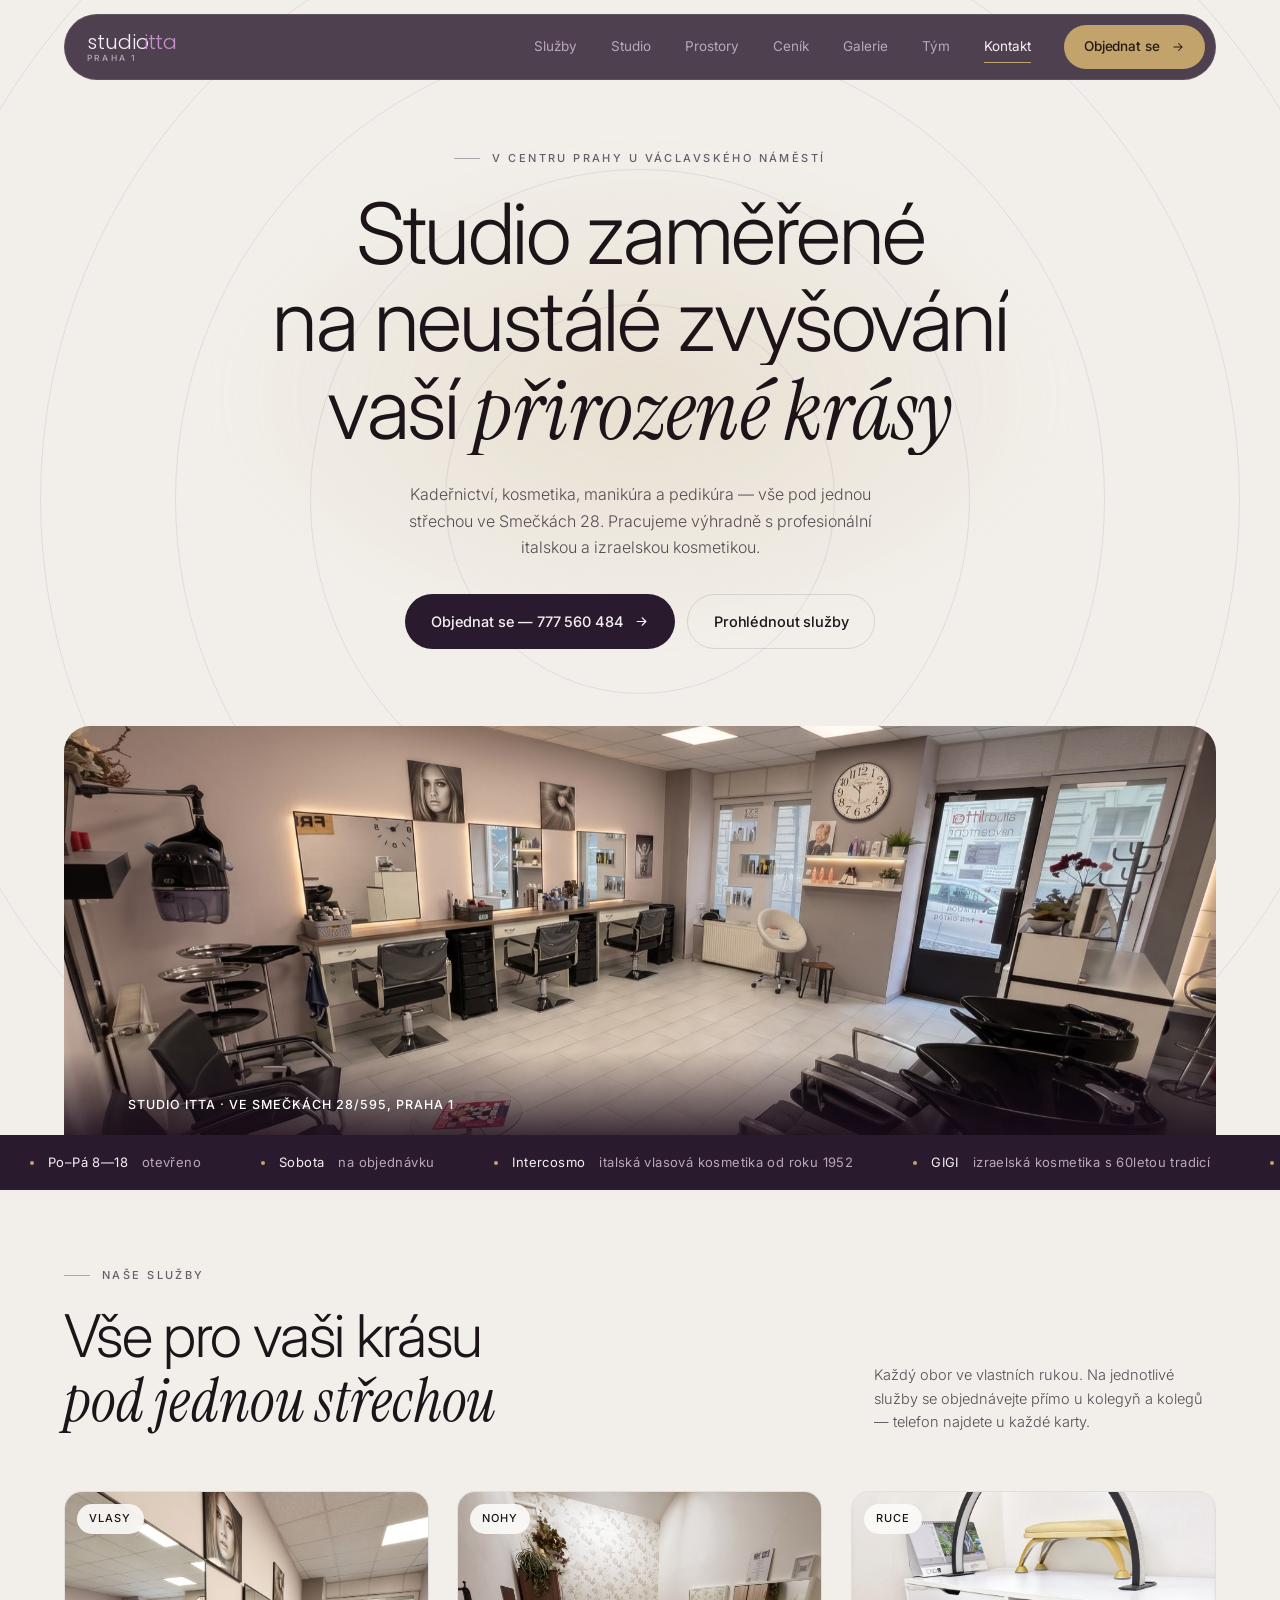
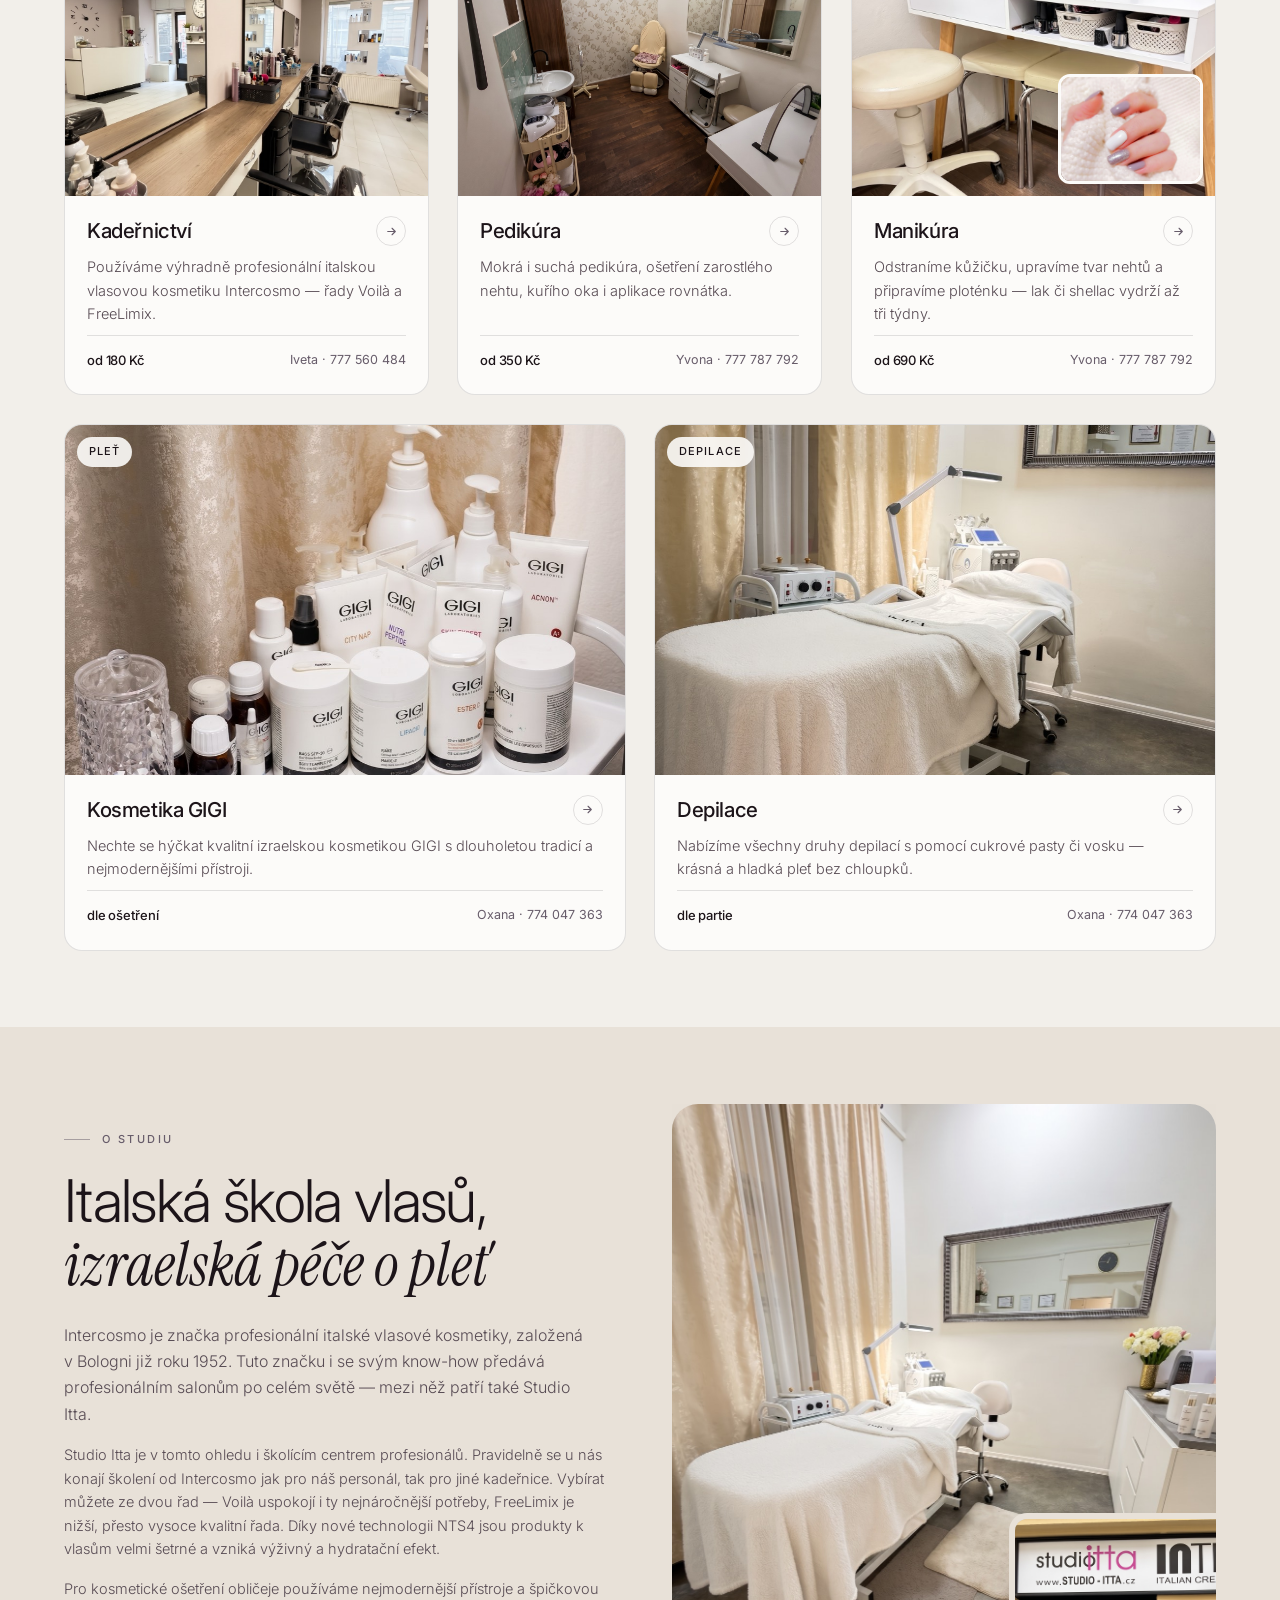
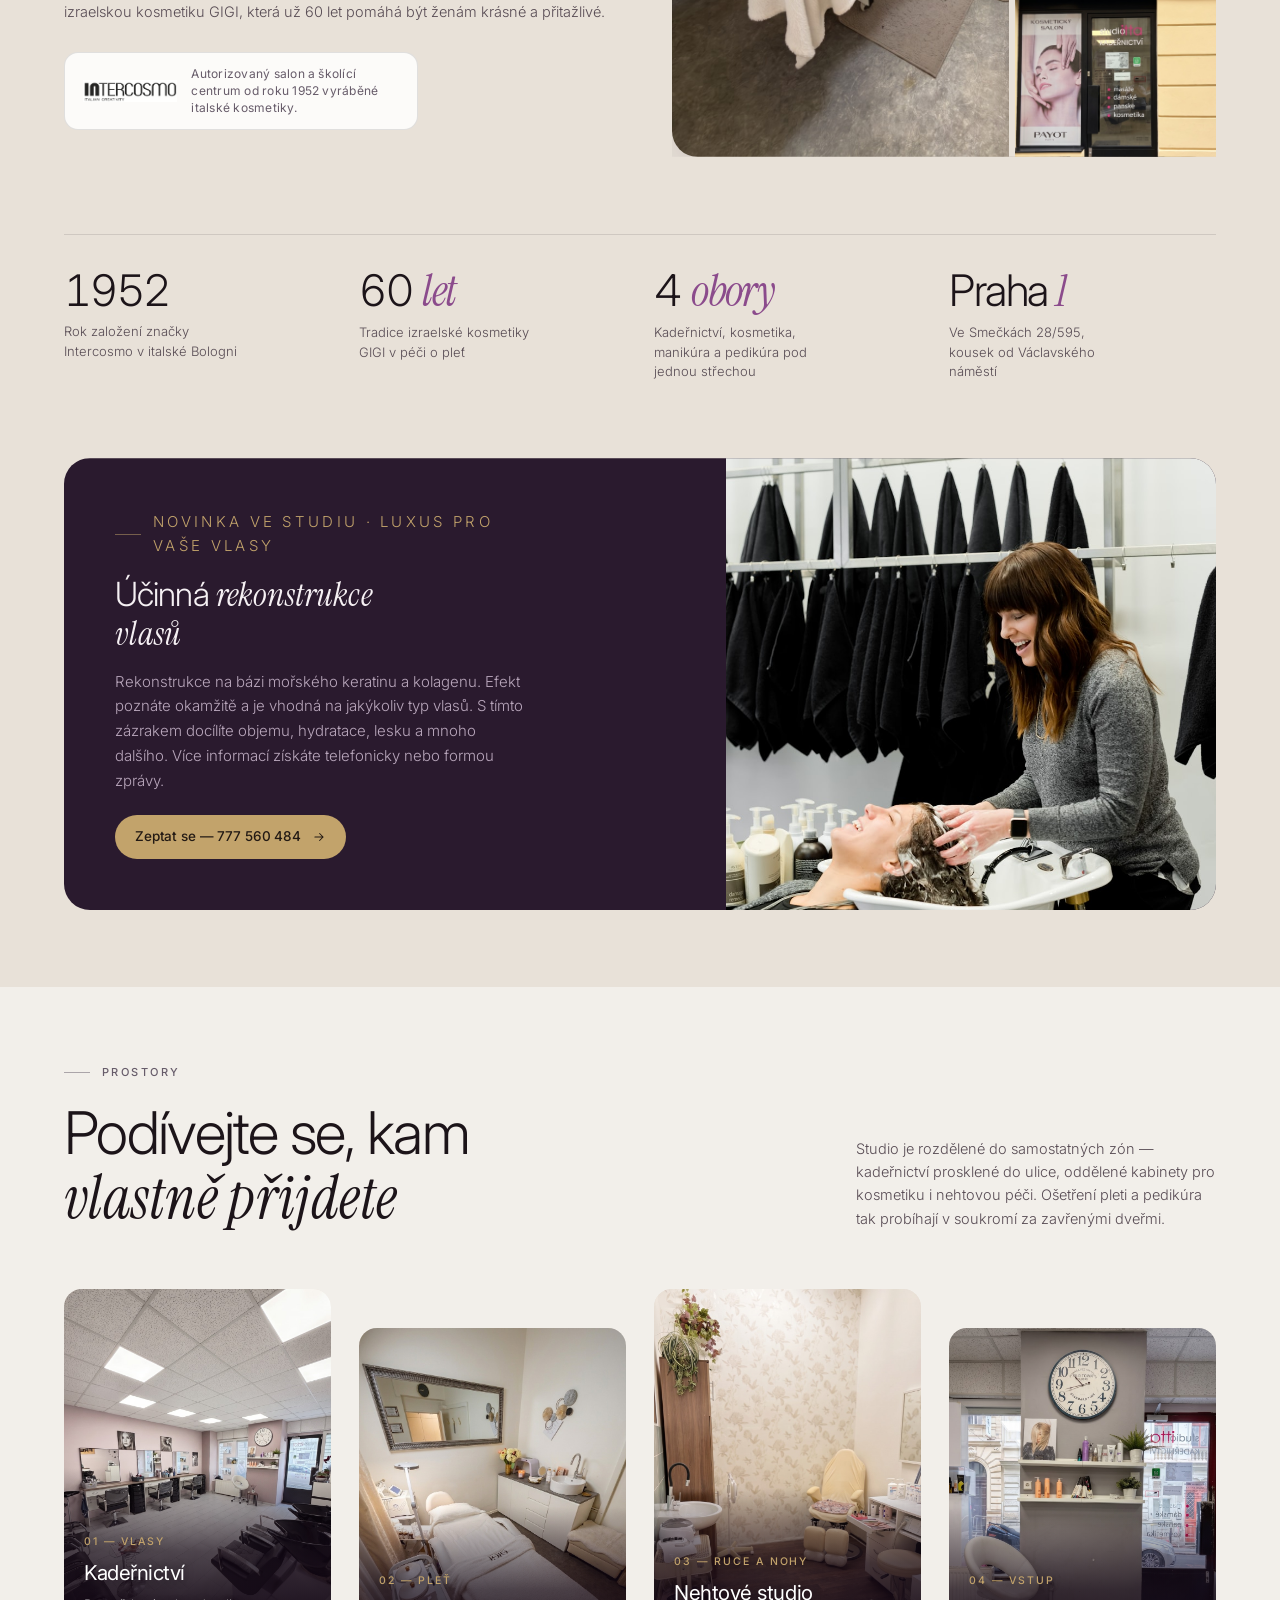
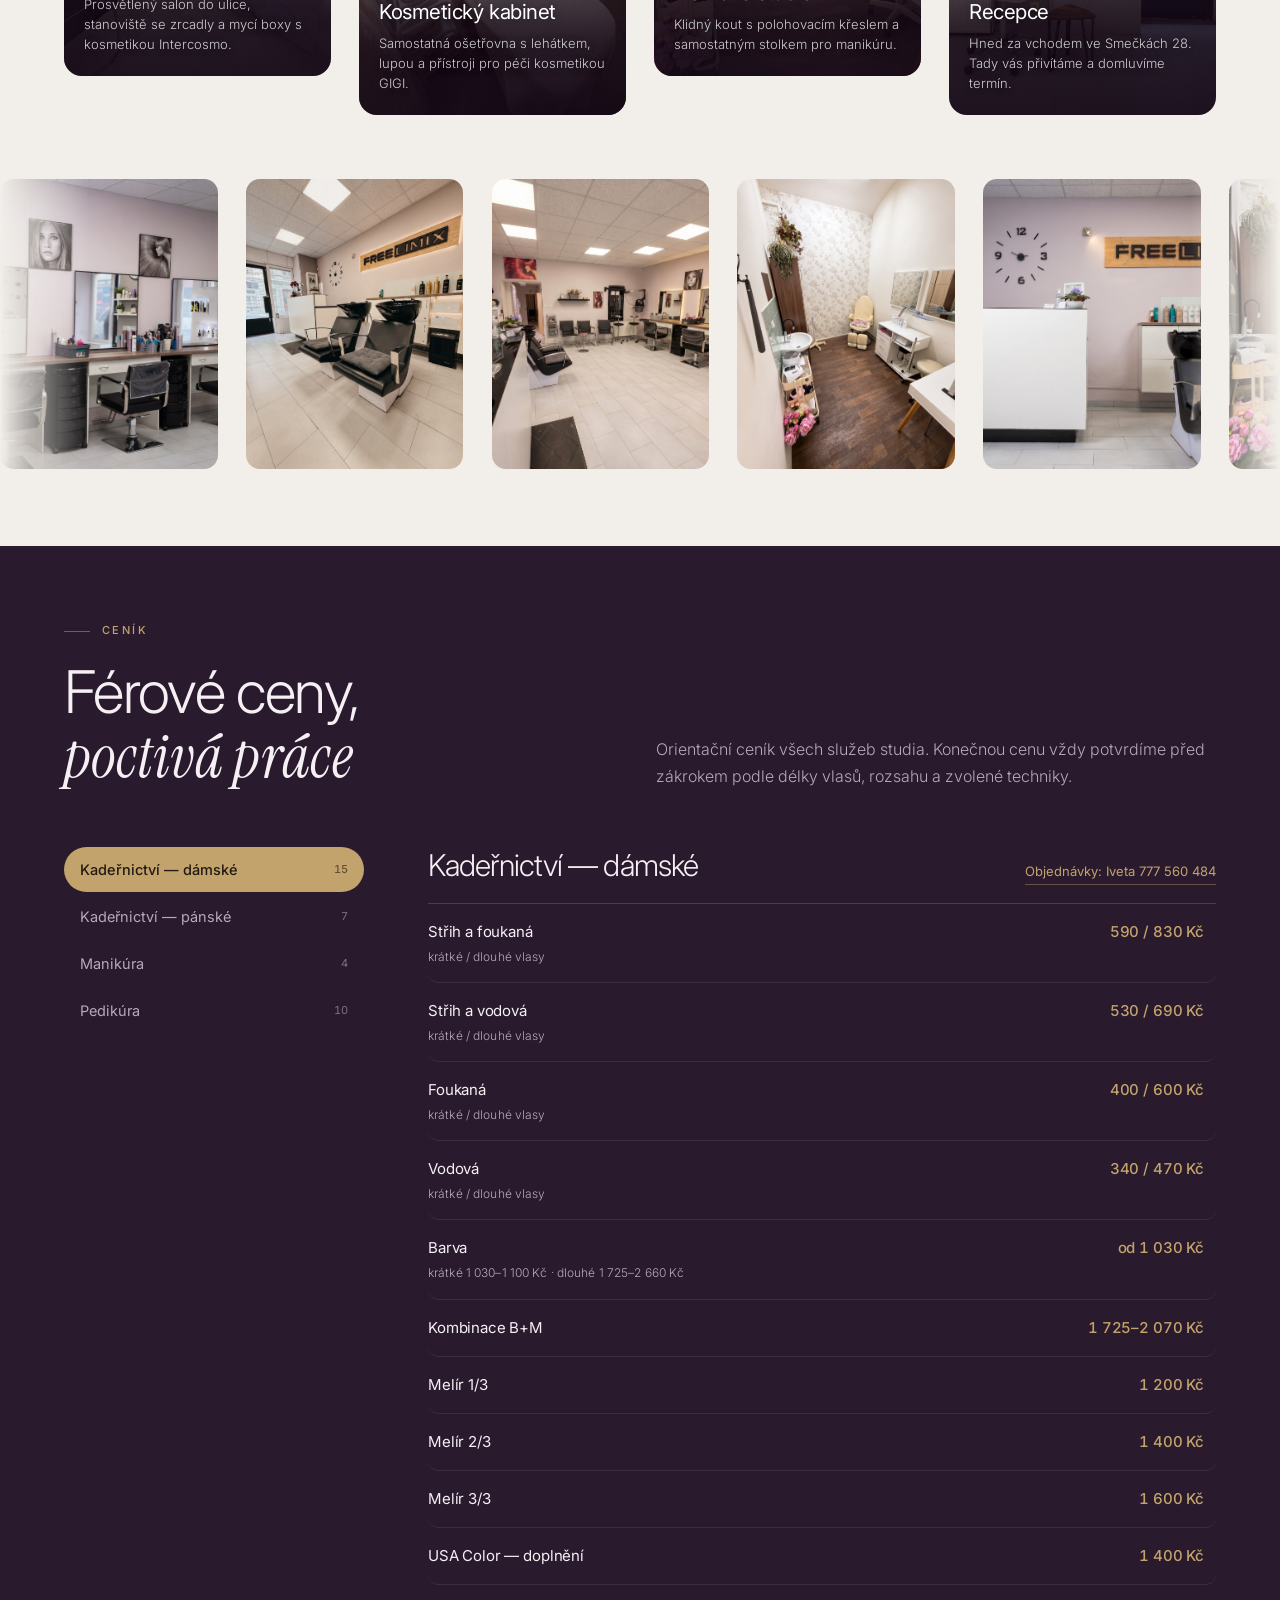
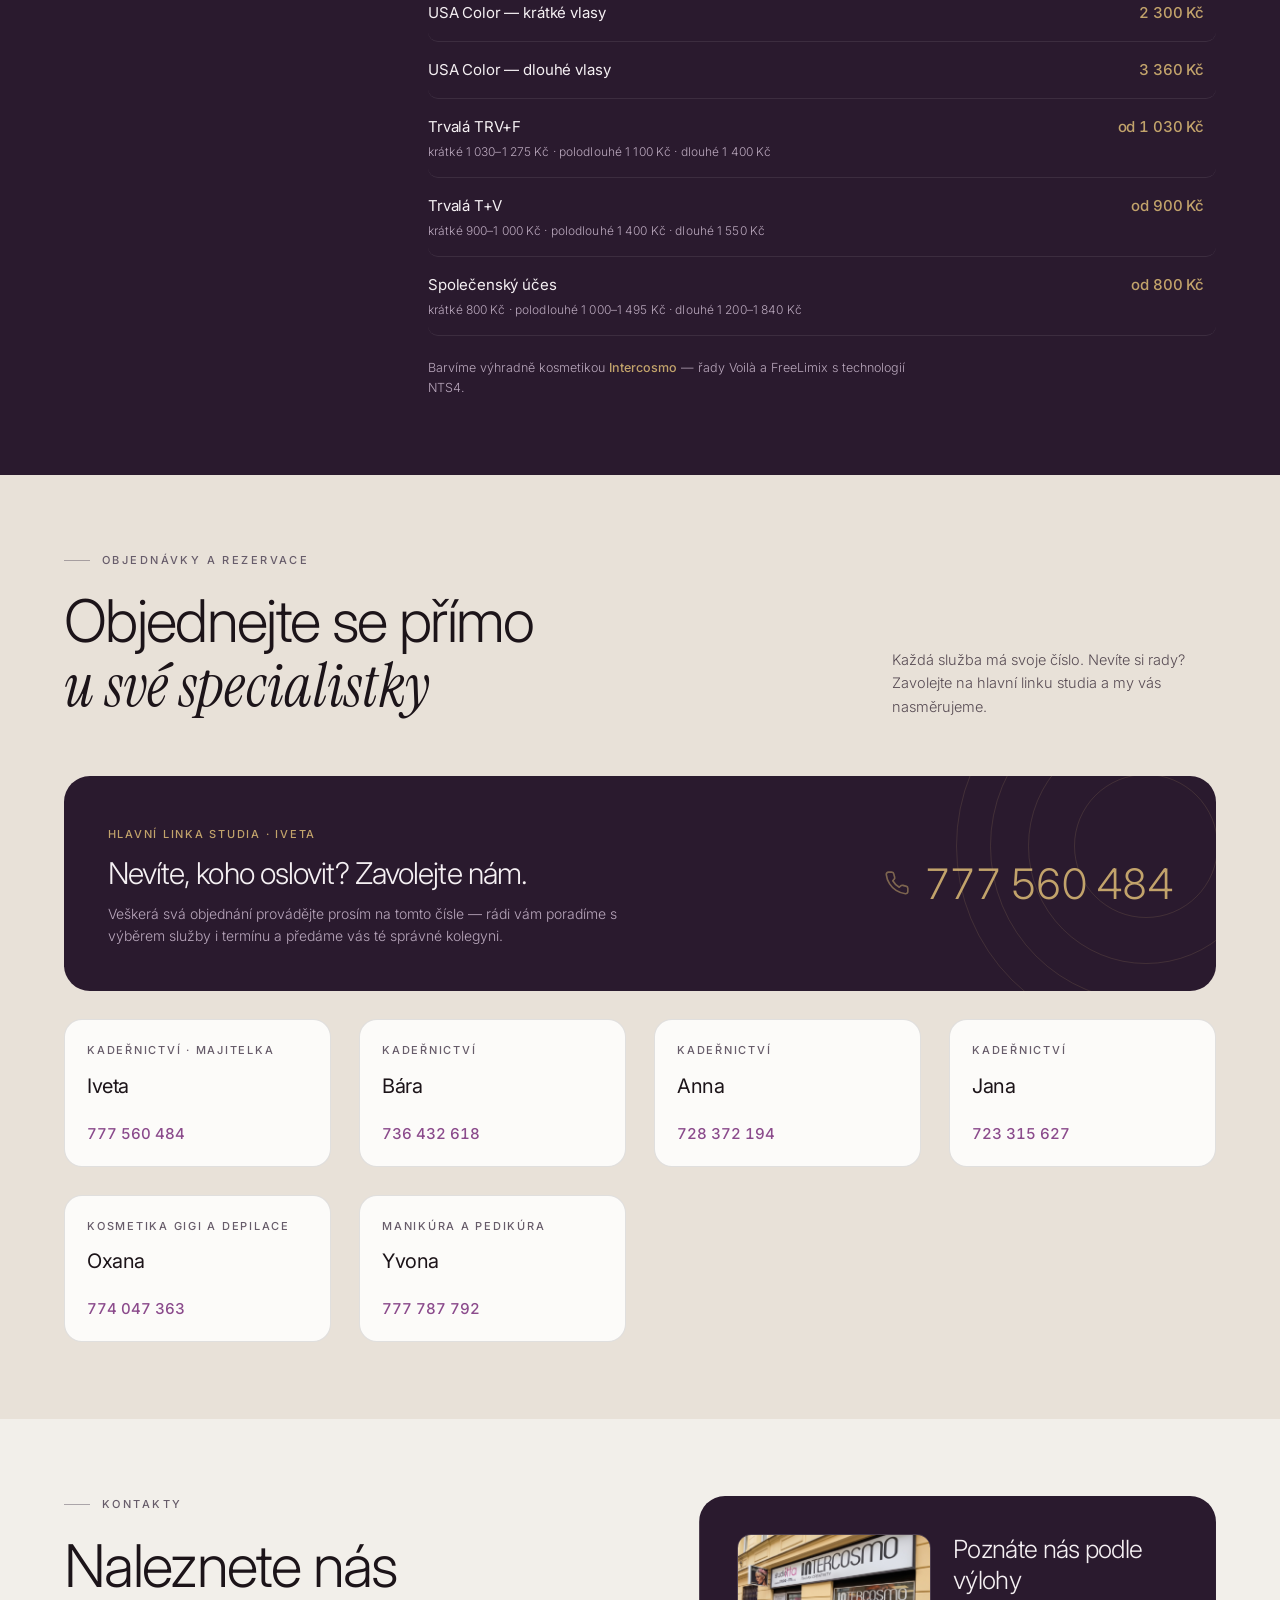
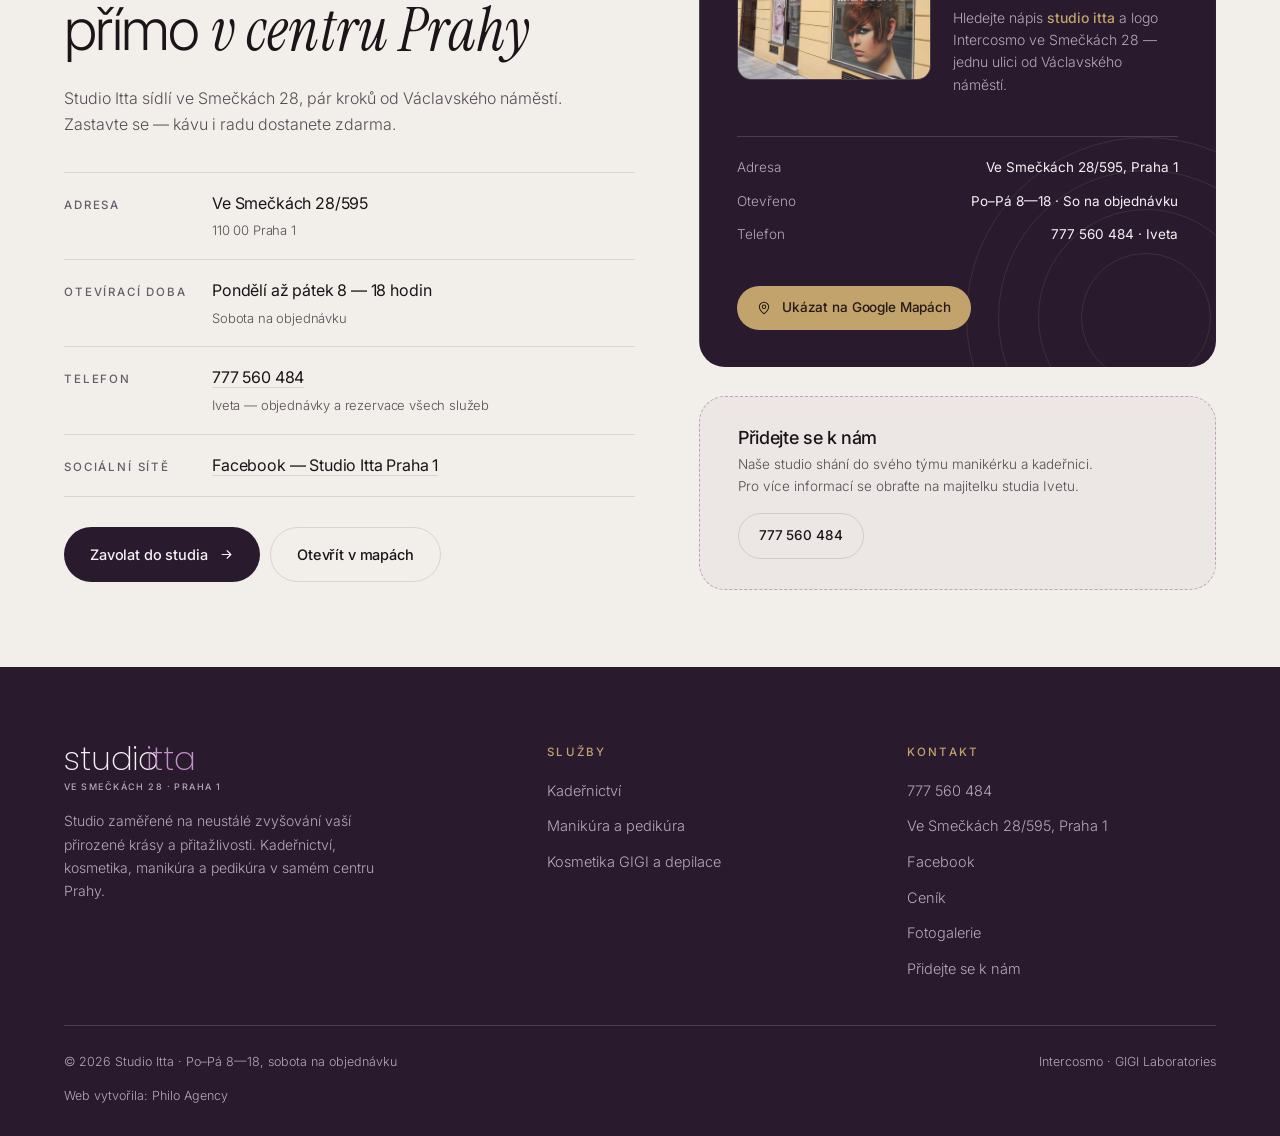
==== index.html @ 0e4bc6ac "Směrovat Objednat se v hlavičce na objednávky, v úvodu zase volat Tlačítko Objednat se vpravo nahoře" ====
<!DOCTYPE html>
<html lang="cs">

<head>
  <meta charset="utf-8">
  <meta name="viewport" content="width=device-width, initial-scale=1">
  <title>Studio Itta — kadeřnictví, kosmetika, manikúra a pedikúra v centru Prahy</title>
  <meta name="description"
    content="Studio Itta ve Smečkách 28, Praha 1. Kadeřnictví s italskou kosmetikou Intercosmo, izraelská kosmetika GIGI, manikúra a pedikúra. Objednávky na 777 560 484 (Iveta).">
  <meta name="theme-color" content="#2A1A2E">
  <link rel="canonical" href="https://studio-itta.cz/">
  <link rel="icon" href="assets/favicon.svg" type="image/svg+xml">
  <link rel="icon" href="assets/favicon-192.png" type="image/png" sizes="192x192">
  <link rel="apple-touch-icon" href="assets/apple-touch-icon.png">

  <!-- Open Graph -->
  <meta property="og:type" content="website">
  <meta property="og:locale" content="cs_CZ">
  <meta property="og:title" content="Studio Itta — krása v centru Prahy">
  <meta property="og:description" content="Kadeřnictví, kosmetika GIGI, manikúra a pedikúra. Ve Smečkách 28, Praha 1.">
  <meta property="og:image" content="assets/studio-salon-celkovy-pohled.jpg">
  <link rel="preload" as="image" href="assets/studio-salon-celkovy-pohled.jpg" fetchpriority="high">

  <link rel="preconnect" href="https://fonts.googleapis.com">
  <link rel="preconnect" href="https://fonts.gstatic.com" crossorigin>
  <link
    href="https://fonts.googleapis.com/css2?family=Inter:wght@300;400;500;600&family=Instrument+Serif:ital@0;1&family=Poppins:wght@200;300;400&display=swap"
    rel="stylesheet">

  <link rel="stylesheet" href="assets/site.css">
</head>

<body>
  <a class="skip" href="#main">Přeskočit na obsah</a>

  <!-- =========================== HEADER =========================== -->
  <header class="header" id="header">
    <div class="header-inner">
      <a href="#top" class="brand" aria-label="Studio Itta — domů">
        <span class="brand-lockup">
          <span>studio<b>itta</b></span>
          <small>Praha 1</small>
        </span>
      </a>

      <nav class="nav" aria-label="Hlavní navigace">
        <a href="#sluzby">Služby</a>
        <a href="#studio">Studio</a>
        <a href="#prostory">Prostory</a>
        <a href="#cenik">Ceník</a>
        <a href="galerie.html">Galerie</a>
        <a href="#tym">Tým</a>
        <a href="#kontakt">Kontakt</a>
      </nav>

      <div class="header-cta">
        <a href="#tym" class="btn btn-gold btn-sm">
          Objednat se
          <svg width="14" height="14" viewBox="0 0 24 24" fill="none" stroke="currentColor" stroke-width="1.8"
            stroke-linecap="round" stroke-linejoin="round" aria-hidden="true">
            <path d="M5 12h14M13 6l6 6-6 6" />
          </svg>
        </a>
        <button class="burger" id="burger" aria-label="Otevřít menu" aria-expanded="false" aria-controls="drawer">
          <span></span><span></span>
        </button>
      </div>
    </div>
  </header>

  <div class="drawer" id="drawer" role="dialog" aria-modal="true" aria-label="Menu">
    <a href="#sluzby">Služby</a>
    <a href="#studio">Studio</a>
    <a href="#prostory">Prostory</a>
    <a href="#cenik">Ceník</a>
    <a href="galerie.html">Galerie</a>
    <a href="#tym">Tým</a>
    <a href="#kontakt">Kontakt</a>
    <div class="drawer-foot">
      <a href="tel:+420777560484" class="btn btn-gold btn-sm">777 560 484</a>
      <a href="https://www.google.cz/maps/place/Studio+Itta/@50.0794354,14.424809,17z" target="_blank" rel="noopener"
        class="btn btn-ghost-deep btn-sm">Ve Smečkách 28</a>
    </div>
  </div>

  <main id="main">
    <span id="top"></span>

    <!-- ============================ HERO ============================ -->
    <section class="hero" id="hero">
      <div class="hero-glow" aria-hidden="true"></div>
      <div class="hero-rings" aria-hidden="true"><i></i><i></i><i></i><i></i><i></i></div>

      <div class="wrap hero-content">
        <p class="eyebrow fade-up" style="--d:.15s">V centru Prahy u Václavského náměstí</p>

        <h1>
          <span class="line"><span style="--d:.25s">Studio zaměřené</span></span>
          <span class="line"><span style="--d:.33s">na neustálé zvyšování</span></span>
          <span class="line"><span style="--d:.41s">vaší <em class="serif">přirozené krásy</em></span></span>
        </h1>

        <p class="lead fade-up" style="--d:.55s">
          Kadeřnictví, kosmetika, manikúra a pedikúra —
          vše pod jednou střechou ve Smečkách 28. Pracujeme výhradně s profesionální
          italskou a izraelskou kosmetikou.
        </p>

        <div class="hero-actions fade-up" style="--d:.65s">
          <a href="tel:+420777560484" class="btn btn-primary">
            Objednat se — 777 560 484
            <svg width="15" height="15" viewBox="0 0 24 24" fill="none" stroke="currentColor" stroke-width="1.8"
              stroke-linecap="round" stroke-linejoin="round" aria-hidden="true">
              <path d="M5 12h14M13 6l6 6-6 6" />
            </svg>
          </a>
          <a href="#sluzby" class="btn btn-ghost">Prohlédnout služby</a>
        </div>
      </div>

      <div class="wrap">
        <figure class="hero-figure">
          <img src="assets/studio-salon-celkovy-pohled.jpg" width="1900" height="1424"
            alt="Kadeřnický salon Studia Itta — stanoviště se zrcadly, mycí boxy a prosklený vstup do ulice"
            fetchpriority="high">
          <figcaption>Studio Itta · Ve Smečkách 28/595, Praha 1</figcaption>
        </figure>
      </div>
    </section>

    <!-- ============================ BAND ============================ -->
    <div class="band" aria-label="Přehled studia">
      <div class="band-track" id="bandTrack">
        <div class="band-group" style="display:flex">
          <span class="band-item"><span class="dot"></span><b>Po–Pá 8—18</b> otevřeno</span>
          <span class="band-item"><span class="dot"></span><b>Sobota</b> na objednávku</span>
          <span class="band-item"><span class="dot"></span><b>Intercosmo</b> italská vlasová kosmetika od roku
            1952</span>
          <span class="band-item"><span class="dot"></span><b>GIGI</b> izraelská kosmetika s 60letou tradicí</span>
          <span class="band-item"><span class="dot"></span><b>Školící centrum</b> Intercosmo</span>
          <span class="band-item"><span class="dot"></span><b>Ve Smečkách 28</b> Praha 1</span>
        </div>
      </div>
    </div>

    <!-- =========================== SLUŽBY =========================== -->
    <section class="services" id="sluzby">
      <div class="wrap">
        <div class="sec-head">
          <div>
            <p class="eyebrow r">Naše služby</p>
            <h2 class="r" style="--d:.06s">Vše pro vaši krásu <em class="serif">pod jednou střechou</em></h2>
          </div>
          <p class="body-sm r" style="--d:.12s;max-width:38ch">
            Každý obor ve vlastních rukou. Na jednotlivé služby se objednávejte
            přímo u kolegyň a kolegů — telefon najdete u každé karty.
          </p>
        </div>

        <div class="svc-grid">

          <!-- Kadeřnictví -->
          <article class="svc r">
            <div class="svc-media">
              <span class="svc-tag">Vlasy</span>
              <img src="assets/studio-kadernictvi-zrcadla.jpg" width="1049" height="1400" loading="lazy"
                style="object-position:center 40%"
                alt="Kadeřnictví Studia Itta — dlouhý pult se zrcadly a stylingovými produkty">
            </div>
            <div class="svc-body">
              <div class="svc-title">
                <h3>Kadeřnictví</h3>
                <span class="svc-arrow" aria-hidden="true">
                  <svg width="13" height="13" viewBox="0 0 24 24" fill="none" stroke="currentColor" stroke-width="2"
                    stroke-linecap="round" stroke-linejoin="round">
                    <path d="M5 12h14M13 6l6 6-6 6" />
                  </svg>
                </span>
              </div>
              <p class="body-sm">Používáme výhradně profesionální italskou vlasovou kosmetiku Intercosmo — řady Voilà a
                FreeLimix.</p>
              <div class="svc-foot">
                <span class="svc-price">od 180 Kč</span>
                <a class="svc-phone" href="tel:+420777560484">Iveta · 777 560 484</a>
              </div>
            </div>
          </article>

          <!-- Pedikúra -->
          <article class="svc r" style="--d:.06s">
            <div class="svc-media">
              <span class="svc-tag">Nohy</span>
              <img src="assets/studio-pedikura-panorama.jpg" width="1600" height="1199" loading="lazy"
                alt="Kabinet pedikúry Studia Itta s polohovacím křeslem a umyvadlem">
            </div>
            <div class="svc-body">
              <div class="svc-title">
                <h3>Pedikúra</h3>
                <span class="svc-arrow" aria-hidden="true">
                  <svg width="13" height="13" viewBox="0 0 24 24" fill="none" stroke="currentColor" stroke-width="2"
                    stroke-linecap="round" stroke-linejoin="round">
                    <path d="M5 12h14M13 6l6 6-6 6" />
                  </svg>
                </span>
              </div>
              <p class="body-sm">Mokrá i suchá pedikúra, ošetření zarostlého nehtu, kuřího oka i aplikace rovnátka.</p>
              <div class="svc-foot">
                <span class="svc-price">od 350 Kč</span>
                <a class="svc-phone" href="tel:+420777787792">Yvona · 777 787 792</a>
              </div>
            </div>
          </article>

          <!-- Manikúra — vlastní stolek studia + detail hotové manikúry -->
          <article class="svc r" style="--d:.12s">
            <div class="svc-media">
              <span class="svc-tag">Ruce</span>
              <img src="assets/studio-manikura-stul.jpg" width="1049" height="1400" loading="lazy"
                style="object-position:center 28%" alt="Manikúrní stolek Studia Itta s obloukovou lampou a stoličkou">
              <span class="svc-inset">
                <img src="assets/sluzba-manikura.jpg" width="1200" height="1200" loading="lazy"
                  alt="Detail rukou s upravenou manikúrou a lakem">
              </span>
            </div>
            <div class="svc-body">
              <div class="svc-title">
                <h3>Manikúra</h3>
                <span class="svc-arrow" aria-hidden="true">
                  <svg width="13" height="13" viewBox="0 0 24 24" fill="none" stroke="currentColor" stroke-width="2"
                    stroke-linecap="round" stroke-linejoin="round">
                    <path d="M5 12h14M13 6l6 6-6 6" />
                  </svg>
                </span>
              </div>
              <p class="body-sm">Odstraníme kůžičku, upravíme tvar nehtů a připravíme ploténku — lak či shellac vydrží
                až tři týdny.</p>
              <div class="svc-foot">
                <span class="svc-price">od 690 Kč</span>
                <a class="svc-phone" href="tel:+420777787792">Yvona · 777 787 792</a>
              </div>
            </div>
          </article>

          <!-- Kosmetika GIGI -->
          <article class="svc svc-wide r">
            <div class="svc-media">
              <span class="svc-tag">Pleť</span>
              <img src="assets/studio-gigi-produkty.jpg" width="1049" height="1400" loading="lazy"
                style="object-position:center 42%"
                alt="Řada přípravků izraelské kosmetiky GIGI připravená u ošetřovacího lehátka">
            </div>
            <div class="svc-body">
              <div class="svc-title">
                <h3>Kosmetika GIGI</h3>
                <span class="svc-arrow" aria-hidden="true">
                  <svg width="13" height="13" viewBox="0 0 24 24" fill="none" stroke="currentColor" stroke-width="2"
                    stroke-linecap="round" stroke-linejoin="round">
                    <path d="M5 12h14M13 6l6 6-6 6" />
                  </svg>
                </span>
              </div>
              <p class="body-sm">Nechte se hýčkat kvalitní izraelskou kosmetikou GIGI s dlouholetou tradicí a
                nejmodernějšími přístroji.</p>
              <div class="svc-foot">
                <span class="svc-price">dle ošetření</span>
                <a class="svc-phone" href="tel:+420774047363">Oxana · 774 047 363</a>
              </div>
            </div>
          </article>

          <!-- Depilace -->
          <article class="svc svc-wide r" style="--d:.06s">
            <div class="svc-media">
              <span class="svc-tag">Depilace</span>
              <img src="assets/studio-kosmetika-pristroj.jpg" width="1049" height="1400" loading="lazy"
                style="object-position:center 46%"
                alt="Ošetřovna Studia Itta s lehátkem přikrytým bílým prostěradlem, lampou a přístroji">
            </div>
            <div class="svc-body">
              <div class="svc-title">
                <h3>Depilace</h3>
                <span class="svc-arrow" aria-hidden="true">
                  <svg width="13" height="13" viewBox="0 0 24 24" fill="none" stroke="currentColor" stroke-width="2"
                    stroke-linecap="round" stroke-linejoin="round">
                    <path d="M5 12h14M13 6l6 6-6 6" />
                  </svg>
                </span>
              </div>
              <p class="body-sm">Nabízíme všechny druhy depilací s pomocí cukrové pasty či vosku — krásná a hladká pleť
                bez chloupků.</p>
              <div class="svc-foot">
                <span class="svc-price">dle partie</span>
                <a class="svc-phone" href="tel:+420774047363">Oxana · 774 047 363</a>
              </div>
            </div>
          </article>

        </div>
      </div>
    </section>

    <!-- =========================== STUDIO =========================== -->
    <section class="studio" id="studio">
      <div class="wrap">
        <div class="studio-grid">
          <div class="studio-copy">
            <p class="eyebrow r">O studiu</p>
            <h2 class="r" style="--d:.06s;margin:20px 0 24px">Italská škola vlasů, <em class="serif">izraelská péče o
                pleť</em></h2>
            <p class="lead r" style="--d:.1s">
              Intercosmo je značka profesionální italské vlasové kosmetiky, založená v Bologni
              již roku 1952. Tuto značku i se svým know-how předává profesionálním salonům
              po celém světě — mezi něž patří také Studio Itta.
            </p>
            <p class="body-sm r" style="--d:.14s">
              Studio Itta je v tomto ohledu i školícím centrem profesionálů. Pravidelně se u nás
              konají školení od Intercosmo jak pro náš personál, tak pro jiné kadeřnice. Vybírat
              můžete ze dvou řad — Voilà uspokojí i ty nejnáročnější potřeby, FreeLimix je nižší,
              přesto vysoce kvalitní řada. Díky nové technologii NTS4 jsou produkty k vlasům velmi
              šetrné a vzniká výživný a hydratační efekt.
            </p>
            <p class="body-sm r" style="--d:.18s">
              Pro kosmetické ošetření obličeje používáme nejmodernější přístroje a špičkovou
              izraelskou kosmetiku GIGI, která už 60 let pomáhá být ženám krásné a přitažlivé.
            </p>

            <div class="brand-badge r" style="--d:.22s">
              <img src="assets/logo-intercosmo.jpg" width="455" height="106" loading="lazy"
                alt="Logo Intercosmo — Italian Creativity">
              <span>Autorizovaný salon a školící centrum od roku 1952 vyráběné italské kosmetiky.</span>
            </div>
          </div>

          <div class="studio-media r-clip" style="--d:.08s">
            <div class="frame">
              <img src="assets/studio-kosmetika-kabinet-zrcadlo.jpg" width="1124" height="1500" loading="lazy"
                alt="Kosmetický kabinet Studia Itta — ošetřovací lehátko, lupa s osvětlením a zdobené zrcadlo">
            </div>
            <div class="inset">
              <img src="assets/studio-vchod-payot.jpg" width="1049" height="1400" loading="lazy"
                alt="Vstupní dveře Studia Itta ve Smečkách 28 s nápisem kosmetický salon a kadeřnictví">
            </div>
          </div>
        </div>

        <div class="stats">
          <div class="stat r">
            <div class="k num"><span data-count="1952">1952</span></div>
            <p class="v">Rok založení značky Intercosmo v italské Bologni</p>
          </div>
          <div class="stat r" style="--d:.06s">
            <div class="k num"><span data-count="60">60</span> <em>let</em></div>
            <p class="v">Tradice izraelské kosmetiky GIGI v péči o pleť</p>
          </div>
          <div class="stat r" style="--d:.12s">
            <div class="k num"><span data-count="4">4</span> <em>obory</em></div>
            <p class="v">Kadeřnictví, kosmetika, manikúra a pedikúra pod jednou střechou</p>
          </div>
          <div class="stat r" style="--d:.18s">
            <div class="k">Praha <em>1</em></div>
            <p class="v">Ve Smečkách 28/595, kousek od Václavského náměstí</p>
          </div>
        </div>

        <div class="feature r-clip">
          <div class="feature-copy">
            <p class="eyebrow on-deep">Novinka ve studiu · luxus pro vaše vlasy</p>
            <h3>Účinná <em class="serif">rekonstrukce vlasů</em></h3>
            <p>
              Rekonstrukce na bázi mořského keratinu a kolagenu. Efekt poznáte okamžitě
              a je vhodná na jakýkoliv typ vlasů. S tímto zázrakem docílíte objemu, hydratace,
              lesku a mnoho dalšího. Více informací získáte telefonicky nebo formou zprávy.
            </p>
            <div>
              <a href="tel:+420777560484" class="btn btn-gold btn-sm" style="margin-top:6px">
                Zeptat se — 777 560 484
                <svg width="14" height="14" viewBox="0 0 24 24" fill="none" stroke="currentColor" stroke-width="1.8"
                  stroke-linecap="round" stroke-linejoin="round" aria-hidden="true">
                  <path d="M5 12h14M13 6l6 6-6 6" />
                </svg>
              </a>
            </div>
          </div>
          <div class="feature-media">
            <img src="assets/galerie-myti-vlasu.jpg" width="900" height="1348" loading="lazy"
              alt="Mytí vlasů klientky u mycího boxu v kadeřnictví">
          </div>
        </div>
      </div>
    </section>

    <!-- =========================== PROSTORY =========================== -->
    <section class="rooms" id="prostory">
      <div class="wrap">
        <div class="sec-head">
          <div>
            <p class="eyebrow r">Prostory</p>
            <h2 class="r" style="--d:.06s">Podívejte se, kam <em class="serif">vlastně přijdete</em></h2>
          </div>
          <p class="body-sm r" style="--d:.12s;max-width:40ch">
            Studio je rozdělené do samostatných zón — kadeřnictví prosklené do ulice,
            oddělené kabinety pro kosmetiku i nehtovou péči. Ošetření pleti a pedikúra
            tak probíhají v soukromí za zavřenými dveřmi.
          </p>
        </div>

        <div class="rooms-grid">

          <!-- Kadeřnictví -->
          <article class="room r">
            <div class="room-media">
              <img src="assets/studio-kadernictvi-interier.jpg" width="1049" height="1400" loading="lazy"
                alt="Kadeřnická část Studia Itta — řada stanovišť se zrcadly a mycí boxy u okna do ulice">
            </div>
            <div class="room-cap">
              <span class="n">01 — Vlasy</span>
              <h3>Kadeřnictví</h3>
              <p>Prosvětlený salon do ulice, stanoviště se zrcadly a mycí boxy s kosmetikou Intercosmo.</p>
            </div>
          </article>

          <!-- Kosmetický kabinet -->
          <article class="room r" style="--d:.07s">
            <div class="room-media">
              <img src="assets/studio-kosmetika-lehatko.jpg" width="896" height="1195" loading="lazy"
                alt="Kosmetický kabinet Studia Itta s ošetřovacím lehátkem, zrcadlem a přístrojovým vozíkem">
            </div>
            <div class="room-cap">
              <span class="n">02 — Pleť</span>
              <h3>Kosmetický kabinet</h3>
              <p>Samostatná ošetřovna s lehátkem, lupou a přístroji pro péči kosmetikou GIGI.</p>
            </div>
          </article>

          <!-- Nehtové studio -->
          <article class="room r" style="--d:.14s">
            <div class="room-media">
              <img src="assets/studio-pedikura-kabinet.jpg" width="1049" height="1400" loading="lazy"
                alt="Kabinet pro pedikúru ve Studiu Itta s polohovacím křeslem, umyvadlem a květinovou tapetou">
            </div>
            <div class="room-cap">
              <span class="n">03 — Ruce a nohy</span>
              <h3>Nehtové studio</h3>
              <p>Klidný kout s polohovacím křeslem a samostatným stolkem pro manikúru.</p>
            </div>
          </article>

          <!-- Recepce -->
          <article class="room r" style="--d:.21s">
            <div class="room-media">
              <img src="assets/studio-recepce-detail.jpg" width="1049" height="1400" loading="lazy"
                alt="Recepční pult Studia Itta s hodinami, poličkou s vlasovými produkty a výhledem do ulice">
            </div>
            <div class="room-cap">
              <span class="n">04 — Vstup</span>
              <h3>Recepce</h3>
              <p>Hned za vchodem ve Smečkách 28. Tady vás přivítáme a domluvíme termín.</p>
            </div>
          </article>

        </div>
      </div>

      <!-- pásmo fotek přes celou šířku — dvě identické skupiny kvůli bezešvé smyčce -->
      <div class="striproll" aria-label="Fotografie z interiéru Studia Itta">
        <div class="strip-track">
          <div class="strip-group">
            <figure class="strip-item"><img src="assets/studio-kadernictvi-stanoviste.jpg" width="1049" height="1400"
                loading="lazy" alt="Kadeřnická stanoviště se zrcadly a vozíky na pomůcky"></figure>
            <figure class="strip-item"><img src="assets/studio-myci-boxy-freelimix.jpg" width="1049" height="1400"
                loading="lazy" alt="Mycí boxy v kadeřnictví pod dřevěným nápisem FreeLimix"></figure>
            <figure class="strip-item"><img src="assets/studio-kadernictvi-panorama.jpg" width="1800" height="1349"
                loading="lazy" alt="Kadeřnický salon Studia Itta v celkovém pohledu, s mycími boxy a stanovišti">
            </figure>
            <figure class="strip-item"><img src="assets/studio-kosmetika-kout.jpg" width="1049" height="1400"
                loading="lazy" alt="Kosmetický kout Studia Itta s křeslem, umyvadlem a květinovou tapetou"></figure>
            <figure class="strip-item"><img src="assets/studio-recepce-freelimix.jpg" width="1600" height="1199"
                loading="lazy" alt="Recepce Studia Itta s nástěnnými hodinami, nápisem FreeLimix a mycími boxy">
            </figure>
            <figure class="strip-item"><img src="assets/studio-pedikura-mistnost.jpg" width="1049" height="1400"
                loading="lazy" alt="Kabinet pro pedikúru s polohovacím křeslem, vozíkem a kyticí pivoněk"></figure>
            <figure class="strip-item"><img src="assets/studio-pedikura-nastroje.jpg" width="1049" height="1400"
                loading="lazy" alt="Otevřená zásuvka s nástroji pro pedikúru a přípravky Gehwol"></figure>
            <figure class="strip-item"><img src="assets/studio-kadernictvi-kresla.jpg" width="1049" height="1400"
                loading="lazy" alt="Dvě kadeřnická křesla před zrcadly v salonu"></figure>
            <figure class="strip-item"><img src="assets/studio-pedikura-kreslo.jpg" width="1049" height="1400"
                loading="lazy" alt="Detail polohovacího pedikérského křesla s opěrkami nohou"></figure>
            <figure class="strip-item"><img src="assets/studio-pedikura-kout.jpg" width="896" height="1195"
                loading="lazy" alt="Pedikérský kout s křeslem, vozíkem a kyticí pivoněk"></figure>
          </div>
          <div class="strip-group" aria-hidden="true">
            <figure class="strip-item"><img src="assets/studio-kadernictvi-stanoviste.jpg" width="1049" height="1400"
                loading="lazy" alt=""></figure>
            <figure class="strip-item"><img src="assets/studio-myci-boxy-freelimix.jpg" width="1049" height="1400"
                loading="lazy" alt=""></figure>
            <figure class="strip-item"><img src="assets/studio-kadernictvi-panorama.jpg" width="1800" height="1349"
                loading="lazy" alt=""></figure>
            <figure class="strip-item"><img src="assets/studio-kosmetika-kout.jpg" width="1049" height="1400"
                loading="lazy" alt=""></figure>
            <figure class="strip-item"><img src="assets/studio-recepce-freelimix.jpg" width="1600" height="1199"
                loading="lazy" alt=""></figure>
            <figure class="strip-item"><img src="assets/studio-pedikura-mistnost.jpg" width="1049" height="1400"
                loading="lazy" alt=""></figure>
            <figure class="strip-item"><img src="assets/studio-pedikura-nastroje.jpg" width="1049" height="1400"
                loading="lazy" alt=""></figure>
            <figure class="strip-item"><img src="assets/studio-kadernictvi-kresla.jpg" width="1049" height="1400"
                loading="lazy" alt=""></figure>
            <figure class="strip-item"><img src="assets/studio-pedikura-kreslo.jpg" width="1049" height="1400"
                loading="lazy" alt=""></figure>
            <figure class="strip-item"><img src="assets/studio-pedikura-kout.jpg" width="896" height="1195"
                loading="lazy" alt=""></figure>
          </div>
        </div>
      </div>
    </section>

    <!-- =========================== CENÍK =========================== -->
    <section class="pricing" id="cenik">
      <div class="wrap">
        <div class="sec-head">
          <div>
            <p class="eyebrow on-deep r">Ceník</p>
            <h2 class="r" style="--d:.06s">Férové ceny, <em class="serif">poctivá práce</em></h2>
          </div>
          <p class="lead r" style="--d:.12s">
            Orientační ceník všech služeb studia. Konečnou cenu vždy potvrdíme před zákrokem
            podle délky vlasů, rozsahu a zvolené techniky.
          </p>
        </div>

        <div class="pricing-grid">
          <div class="price-nav r" role="tablist" aria-label="Kategorie ceníku">
            <button role="tab" id="tab-damske" aria-controls="p-damske" aria-selected="true">Kadeřnictví — dámské <span
                class="n">15</span></button>
            <button role="tab" id="tab-panske" aria-controls="p-panske" aria-selected="false">Kadeřnictví — pánské <span
                class="n">7</span></button>
            <button role="tab" id="tab-manikura" aria-controls="p-manikura" aria-selected="false">Manikúra <span
                class="n">4</span></button>
            <button role="tab" id="tab-pedikura" aria-controls="p-pedikura" aria-selected="false">Pedikúra <span
                class="n">10</span></button>
          </div>

          <div class="price-panels r" style="--d:.08s">

            <!-- Kadeřnictví dámské -->
            <div class="price-panel" id="p-damske" role="tabpanel" aria-labelledby="tab-damske">
              <div class="price-panel-head">
                <h3>Kadeřnictví — dámské</h3>
                <a href="tel:+420777560484">Objednávky: Iveta 777 560 484</a>
              </div>
              <div class="price-row" style="--i:0"><span class="name">Střih a foukaná<small class="meta">krátké / dlouhé
                    vlasy</small></span><span class="val">590 / 830 Kč</span></div>
              <div class="price-row" style="--i:1"><span class="name">Střih a vodová<small class="meta">krátké / dlouhé
                    vlasy</small></span><span class="val">530 / 690 Kč</span></div>
              <div class="price-row" style="--i:2"><span class="name">Foukaná<small class="meta">krátké / dlouhé
                    vlasy</small></span><span class="val">400 / 600 Kč</span></div>
              <div class="price-row" style="--i:3"><span class="name">Vodová<small class="meta">krátké / dlouhé
                    vlasy</small></span><span class="val">340 / 470 Kč</span></div>
              <div class="price-row" style="--i:4"><span class="name">Barva<small class="meta">krátké 1 030–1 100 Kč ·
                    dlouhé 1 725–2 660 Kč</small></span><span class="val">od 1 030 Kč</span></div>
              <div class="price-row" style="--i:5"><span class="name">Kombinace B+M</span><span class="val">1 725–2 070
                  Kč</span></div>
              <div class="price-row" style="--i:6"><span class="name">Melír 1/3</span><span class="val">1 200 Kč</span>
              </div>
              <div class="price-row" style="--i:7"><span class="name">Melír 2/3</span><span class="val">1 400 Kč</span>
              </div>
              <div class="price-row" style="--i:8"><span class="name">Melír 3/3</span><span class="val">1 600 Kč</span>
              </div>
              <div class="price-row" style="--i:9"><span class="name">USA Color — doplnění</span><span class="val">1 400
                  Kč</span></div>
              <div class="price-row" style="--i:10"><span class="name">USA Color — krátké vlasy</span><span
                  class="val">2 300 Kč</span></div>
              <div class="price-row" style="--i:11"><span class="name">USA Color — dlouhé vlasy</span><span
                  class="val">3 360 Kč</span></div>
              <div class="price-row" style="--i:12"><span class="name">Trvalá TRV+F<small class="meta">krátké 1 030–1
                    275 Kč · polodlouhé 1 100 Kč · dlouhé 1 400 Kč</small></span><span class="val">od 1 030 Kč</span>
              </div>
              <div class="price-row" style="--i:13"><span class="name">Trvalá T+V<small class="meta">krátké 900–1 000 Kč
                    · polodlouhé 1 400 Kč · dlouhé 1 550 Kč</small></span><span class="val">od 900 Kč</span></div>
              <div class="price-row" style="--i:14"><span class="name">Společenský účes<small class="meta">krátké 800 Kč
                    · polodlouhé 1 000–1 495 Kč · dlouhé 1 200–1 840 Kč</small></span><span class="val">od 800 Kč</span>
              </div>
              <p class="price-note">Barvíme výhradně kosmetikou <b>Intercosmo</b> — řady Voilà a FreeLimix s technologií
                NTS4.</p>
            </div>

            <!-- Kadeřnictví pánské -->
            <div class="price-panel" id="p-panske" role="tabpanel" aria-labelledby="tab-panske" hidden>
              <div class="price-panel-head">
                <h3>Kadeřnictví — pánské</h3>
                <a href="tel:+420777560484">Objednávky: Iveta 777 560 484</a>
              </div>
              <div class="price-row" style="--i:0"><span class="name">Střih<small class="meta">včetně dětí do 10
                    let</small></span><span class="val">200–320 Kč</span></div>
              <div class="price-row" style="--i:1"><span class="name">Do hola, fazona</span><span class="val">180
                  Kč</span></div>
              <div class="price-row" style="--i:2"><span class="name">Extra-Vagance</span><span class="val">460
                  Kč</span></div>
              <div class="price-row" style="--i:3"><span class="name">Knír, bradka, plnovous, ofina</span><span
                  class="val">60–105 Kč</span></div>
              <div class="price-row" style="--i:4"><span class="name">Brava — knír, bradka, ofina</span><span
                  class="val">115–230 Kč</span></div>
              <div class="price-row" style="--i:5"><span class="name">Foukaná, střih bez foukání</span><span
                  class="val">220 Kč</span></div>
              <div class="price-row" style="--i:6"><span class="name">Foukaná, extra-vagantní účes</span><span
                  class="val">250–290 Kč</span></div>
            </div>

            <!-- Manikúra -->
            <div class="price-panel" id="p-manikura" role="tabpanel" aria-labelledby="tab-manikura" hidden>
              <div class="price-panel-head">
                <h3>Manikúra</h3>
                <a href="tel:+420777787792">Objednávky: Yvona 777 787 792</a>
              </div>
              <div class="price-row" style="--i:0"><span class="name">Manikúra</span><span class="val">690 Kč</span>
              </div>
              <div class="price-row" style="--i:1"><span class="name">Manikúra + lak</span><span class="val">830
                  Kč</span></div>
              <div class="price-row" style="--i:2"><span class="name">Manikúra + shellac</span><span class="val">890
                  Kč</span></div>
              <div class="price-row" style="--i:3"><span class="name">Zábal rukou / nohou</span><span class="val">650
                  Kč</span></div>
              <p class="price-note">Shellac vydrží až <b>3 týdny</b> bez jediného škrábnutí. Součástí je hydratační
                péče.</p>
            </div>

            <!-- Pedikúra -->
            <div class="price-panel" id="p-pedikura" role="tabpanel" aria-labelledby="tab-pedikura" hidden>
              <div class="price-panel-head">
                <h3>Pedikúra</h3>
                <a href="tel:+420777787792">Objednávky: Yvona 777 787 792</a>
              </div>
              <div class="price-row" style="--i:0"><span class="name">Pedikúra mokrá</span><span class="val">980
                  Kč</span></div>
              <div class="price-row" style="--i:1"><span class="name">Pedikúra mokrá + lak</span><span class="val">1 130
                  Kč</span></div>
              <div class="price-row" style="--i:2"><span class="name">Pedikúra mokrá + shellac</span><span class="val">1
                  430 Kč</span></div>
              <div class="price-row" style="--i:3"><span class="name">Pedikúra suchá</span><span class="val">990
                  Kč</span></div>
              <div class="price-row" style="--i:4"><span class="name">Pedikúra suchá + lak</span><span class="val">1 190
                  Kč</span></div>
              <div class="price-row" style="--i:5"><span class="name">Pedikúra suchá + shellac</span><span class="val">1
                  490 Kč</span></div>
              <div class="price-row" style="--i:6"><span class="name">Ošetření zarostlého nehtu</span><span
                  class="val">800 Kč</span></div>
              <div class="price-row" style="--i:7"><span class="name">Ošetření kuřího oka</span><span class="val">350
                  Kč</span></div>
              <div class="price-row" style="--i:8"><span class="name">Rovnátko</span><span class="val">1 290 Kč</span>
              </div>
              <div class="price-row" style="--i:9"><span class="name">Odlakování</span><span class="val">150 Kč</span>
              </div>
              <p class="price-note">Pravidelná pedikúra odstraní ztvrdlou kůži, kuří oka i mozoly, upraví nehty a
                předejde jejich zarůstání — prevence bolesti i zánětů.</p>
            </div>

          </div>
        </div>
      </div>
    </section>

    <!-- =========================== TÝM =========================== -->
    <section class="team" id="tym">
      <div class="wrap">
        <div class="sec-head">
          <div>
            <p class="eyebrow r">Objednávky a rezervace</p>
            <h2 class="r" style="--d:.06s">Objednejte se přímo <em class="serif">u své specialistky</em></h2>
          </div>
          <p class="body-sm r" style="--d:.12s;max-width:36ch">
            Každá služba má svoje číslo. Nevíte si rady? Zavolejte na hlavní linku studia
            a my vás nasměrujeme.
          </p>
        </div>

        <div class="team-lead r">
          <div class="team-lead-rings" aria-hidden="true"><i></i><i></i><i></i><i></i></div>
          <div class="team-lead-copy">
            <span class="role"
              style="font-size:11px;letter-spacing:.16em;text-transform:uppercase;color:var(--gold);font-weight:500">Hlavní
              linka studia · Iveta</span>
            <h3>Nevíte, koho oslovit? Zavolejte nám.</h3>
            <p>Veškerá svá objednání provádějte prosím na tomto čísle — rádi vám poradíme s výběrem služby i termínu a
              předáme vás té správné kolegyni.</p>
          </div>
          <a class="tel-big" href="tel:+420777560484">
            <svg width="26" height="26" viewBox="0 0 24 24" fill="none" stroke="currentColor" stroke-width="1.5"
              stroke-linecap="round" stroke-linejoin="round" aria-hidden="true">
              <path
                d="M22 16.9v3a2 2 0 0 1-2.2 2 19.8 19.8 0 0 1-8.6-3.1 19.5 19.5 0 0 1-6-6A19.8 19.8 0 0 1 2.1 4.2 2 2 0 0 1 4.1 2h3a2 2 0 0 1 2 1.7c.1 1 .4 1.9.7 2.8a2 2 0 0 1-.5 2.1L8.1 9.9a16 16 0 0 0 6 6l1.3-1.2a2 2 0 0 1 2.1-.5c.9.3 1.8.6 2.8.7a2 2 0 0 1 1.7 2z" />
            </svg>
            777 560 484
          </a>
        </div>

        <div class="team-grid">
          <article class="member r" style="--d:.04s">
            <span class="role">Kadeřnictví · majitelka</span>
            <span class="who">Iveta</span>
            <a class="tel" href="tel:+420777560484">777 560 484</a>
          </article>

          <article class="member r" style="--d:.08s">
            <span class="role">Kadeřnictví</span>
            <span class="who">Bára</span>
            <a class="tel" href="tel:+420736432618">736 432 618</a>
          </article>

          <article class="member r" style="--d:.12s">
            <span class="role">Kadeřnictví</span>
            <span class="who">Anna</span>
            <a class="tel" href="tel:+420728372194">728 372 194</a>
          </article>

          <article class="member r" style="--d:.16s">
            <span class="role">Kadeřnictví</span>
            <span class="who">Jana</span>
            <a class="tel" href="tel:+420723315627">723 315 627</a>
          </article>

          <article class="member r" style="--d:.04s">
            <span class="role">Kosmetika GIGI a depilace</span>
            <span class="who">Oxana</span>
            <a class="tel" href="tel:+420774047363">774 047 363</a>
          </article>

          <article class="member r" style="--d:.08s">
            <span class="role">Manikúra a pedikúra</span>
            <span class="who">Yvona</span>
            <a class="tel" href="tel:+420777787792">777 787 792</a>
          </article>
        </div>
      </div>
    </section>

    <!-- =========================== KONTAKT =========================== -->
    <section class="contact" id="kontakt">
      <div class="wrap">
        <div class="contact-grid">
          <div>
            <p class="eyebrow r">Kontakty</p>
            <h2 class="r" style="--d:.06s;margin:20px 0 22px">Naleznete nás přímo <em class="serif">v centru Prahy</em>
            </h2>
            <p class="lead r" style="--d:.1s">
              Studio Itta sídlí ve Smečkách 28, pár kroků od Václavského náměstí.
              Zastavte se — kávu i radu dostanete zdarma.
            </p>

            <dl class="info-list r" style="--d:.14s">
              <div class="info-row">
                <dt>Adresa</dt>
                <dd>Ve Smečkách 28/595<small>110 00 Praha 1</small></dd>
              </div>
              <div class="info-row">
                <dt>Otevírací doba</dt>
                <dd>Pondělí až pátek 8 — 18 hodin<small>Sobota na objednávku</small></dd>
              </div>
              <div class="info-row">
                <dt>Telefon</dt>
                <dd><a href="tel:+420777560484">777 560 484</a><small>Iveta — objednávky a rezervace všech
                    služeb</small></dd>
              </div>
              <div class="info-row">
                <dt>Sociální sítě</dt>
                <dd><a href="https://www.facebook.com/people/Studio-Itta-Praha1/100042617026255/" target="_blank"
                    rel="noopener">Facebook — Studio Itta Praha 1</a></dd>
              </div>
            </dl>

            <div class="contact-actions r" style="--d:.18s">
              <a href="tel:+420777560484" class="btn btn-primary">
                Zavolat do studia
                <svg width="15" height="15" viewBox="0 0 24 24" fill="none" stroke="currentColor" stroke-width="1.8"
                  stroke-linecap="round" stroke-linejoin="round" aria-hidden="true">
                  <path d="M5 12h14M13 6l6 6-6 6" />
                </svg>
              </a>
              <a href="https://www.google.cz/maps/place/Studio+Itta/@50.0794354,14.424809,17z/data=!3m1!4b1!4m5!3m4!1s0x470b948d44cfa569:0x46f04d0d25ce6d12!8m2!3d50.0794329!4d14.4274013"
                target="_blank" rel="noopener" class="btn btn-ghost">Otevřít v mapách</a>
            </div>
          </div>

          <div class="contact-side">
            <div class="locate r-clip" style="--d:.08s">
              <div class="locate-rings" aria-hidden="true"><i></i><i></i><i></i><i></i></div>

              <div class="locate-top">
                <figure>
                  <img src="assets/studio-vyloha-intercosmo.jpg" width="1600" height="1199" loading="lazy"
                    alt="Výloha Studia Itta ve Smečkách 28 s nápisem studio itta a logem Intercosmo">
                </figure>
                <div>
                  <h3>Poznáte nás podle výlohy</h3>
                  <p>Hledejte nápis <strong style="font-weight:500;color:var(--gold)">studio itta</strong> a logo
                    Intercosmo ve Smečkách 28 — jednu ulici od Václavského náměstí.</p>
                </div>
              </div>

              <dl class="locate-meta">
                <div>
                  <dt>Adresa</dt>
                  <dd>Ve Smečkách 28/595, Praha 1</dd>
                </div>
                <div>
                  <dt>Otevřeno</dt>
                  <dd>Po–Pá 8—18 · So na objednávku</dd>
                </div>
                <div>
                  <dt>Telefon</dt>
                  <dd>777 560 484 · Iveta</dd>
                </div>
              </dl>

              <a class="btn btn-gold btn-sm"
                href="https://www.google.cz/maps/place/Studio+Itta/@50.0794354,14.424809,17z/data=!3m1!4b1!4m5!3m4!1s0x470b948d44cfa569:0x46f04d0d25ce6d12!8m2!3d50.0794329!4d14.4274013"
                target="_blank" rel="noopener">
                <svg width="14" height="14" viewBox="0 0 24 24" fill="none" stroke="currentColor" stroke-width="1.8"
                  stroke-linecap="round" stroke-linejoin="round" aria-hidden="true">
                  <path d="M20 10c0 6-8 12-8 12s-8-6-8-12a8 8 0 0 1 16 0z" />
                  <circle cx="12" cy="10" r="3" />
                </svg>
                Ukázat na Google Mapách
              </a>
            </div>

            <div class="hiring r" style="--d:.22s">
              <div>
                <h3>Přidejte se k nám</h3>
                <p>Naše studio shání do svého týmu manikérku a kadeřnici. Pro více informací se obraťte na majitelku
                  studia Ivetu.</p>
              </div>
              <a href="tel:+420777560484" class="btn btn-ghost btn-sm">777 560 484</a>
            </div>
          </div>
        </div>
      </div>
    </section>

  </main>

  <!-- =========================== FOOTER =========================== -->
  <footer class="footer">
    <div class="wrap">
      <div class="footer-top">
        <div>
          <span class="brand brand-lockup">
            <span>studio<b>itta</b></span>
            <small>Ve Smečkách 28 · Praha 1</small>
          </span>
          <p class="footer-blurb">
            Studio zaměřené na neustálé zvyšování vaší přirozené krásy a přitažlivosti.
            Kadeřnictví, kosmetika, manikúra a pedikúra v samém centru Prahy.
          </p>
        </div>

        <div>
          <h4>Služby</h4>
          <ul>
            <li><a href="#sluzby">Kadeřnictví</a></li>
            <li><a href="#sluzby">Manikúra a pedikúra</a></li>
            <li><a href="#sluzby">Kosmetika GIGI a depilace</a></li>
          </ul>
        </div>

        <div>
          <h4>Kontakt</h4>
          <ul>
            <li><a href="tel:+420777560484">777 560 484</a></li>
            <li><a href="https://www.google.cz/maps/place/Studio+Itta/@50.0794354,14.424809,17z" target="_blank"
                rel="noopener">Ve Smečkách 28/595, Praha 1</a></li>
            <li><a href="https://www.facebook.com/people/Studio-Itta-Praha1/100042617026255/" target="_blank"
                rel="noopener">Facebook</a></li>
            <li><a href="#cenik">Ceník</a></li>
            <li><a href="galerie.html">Fotogalerie</a></li>
            <li><a href="#kontakt">Přidejte se k nám</a></li>
          </ul>
        </div>
      </div>

      <div class="footer-bottom">
        <span>© <span id="year">2026</span> Studio Itta · Po–Pá 8—18, sobota na objednávku</span>
        <span>Intercosmo · GIGI Laboratories</span>
      </div>

      <p class="footer-credit">
        Web vytvořila: <a href="https://philoagency.com/" rel="noopener">Philo Agency</a>
      </p>
    </div>
  </footer>

  <a href="#top" class="totop" id="totop" aria-label="Zpět nahoru">
    <svg width="17" height="17" viewBox="0 0 24 24" fill="none" stroke="currentColor" stroke-width="1.8"
      stroke-linecap="round" stroke-linejoin="round" aria-hidden="true">
      <path d="M12 19V5M5 12l7-7 7 7" />
    </svg>
  </a>

  <script src="assets/site.js" defer></script>

  <!-- strukturovaná data pro vyhledávače -->
  <script type="application/ld+json">
{
  "@context": "https://schema.org",
  "@type": "BeautySalon",
  "name": "Studio Itta",
  "description": "Kadeřnictví, kosmetika GIGI, manikúra a pedikúra v centru Prahy.",
  "address": {
    "@type": "PostalAddress",
    "streetAddress": "Ve Smečkách 28/595",
    "postalCode": "110 00",
    "addressLocality": "Praha 1",
    "addressCountry": "CZ"
  },
  "geo": { "@type": "GeoCoordinates", "latitude": 50.0794329, "longitude": 14.4274013 },
  "telephone": "+420777560484",
  "url": "https://studio-itta.cz/",
  "image": [
    "https://studio-itta.cz/assets/studio-salon-celkovy-pohled.jpg",
    "https://studio-itta.cz/assets/studio-kosmetika-kabinet-zrcadlo.jpg",
    "https://studio-itta.cz/assets/studio-vyloha-intercosmo.jpg"
  ],
  "sameAs": ["https://www.facebook.com/people/Studio-Itta-Praha1/100042617026255/"],
  "openingHoursSpecification": [{
    "@type": "OpeningHoursSpecification",
    "dayOfWeek": ["Monday","Tuesday","Wednesday","Thursday","Friday"],
    "opens": "08:00", "closes": "18:00"
  }],
  "priceRange": "$$"
}
</script>

  <script type="application/ld+json">
{
  "@context": "https://schema.org",
  "@type": "WebSite",
  "@id": "https://studio-itta.cz/#website",
  "url": "https://studio-itta.cz/",
  "name": "Studio Itta",
  "inLanguage": "cs-CZ",
  "creator": {
    "@type": "Organization",
    "@id": "https://philoagency.com/#organization",
    "name": "Philo Agency",
    "url": "https://philoagency.com/"
  }
}
</script>

</body>

</html>
---- assets/site.css ----
/* ============================================================================
   STUDIO ITTA — design tokens
   Palette is derived from the studio's own purple wordmark: a deep plum for
   dark surfaces, warm bone paper, champagne gold as the single metallic accent.
   Change the six values below to re-skin the entire site.
   ========================================================================= */
:root{
  --bg:            #F2EFEA;   /* warm bone — page background   */
  --bg-alt:        #E8E1D8;   /* deeper bone — alternate bands */
  --surface:       #FCFBF9;   /* cards                          */
  --deep:          #2A1A2E;   /* deep plum — dark sections      */
  --deep-2:        #3C2742;   /* lifted plum — dark cards       */
  --brand:         #8B4B8C;   /* Studio Itta purple             */
  --brand-lite:    #C58FC7;   /* logotyp na tmavém podkladu     */
  --gold:          #C2A36B;   /* champagne accent               */

  --ink:           #1C1419;   /* primary text                   */
  --ink-2:         #584C54;   /* secondary text on light        */
  --ink-3:         #675C6A;   /* tertiary / labels (AA na bone) */
  --on-deep:       #F5F0F3;   /* primary text on deep plum      */
  --on-deep-2:     #B9A7BC;   /* secondary text on deep plum    */
  --line:          rgba(28,20,25,.12);
  --line-deep:     rgba(245,240,243,.16);

  /* type */
  --sans: 'Inter', -apple-system, BlinkMacSystemFont, 'Segoe UI', Roboto, sans-serif;
  --serif: 'Instrument Serif', 'Iowan Old Style', Georgia, serif;
  /* geometrický grotesk pro logotyp — odpovídá originálu studio itta */
  --display: 'Poppins', 'Century Gothic', 'Futura', var(--sans);

  /* motion — house curves */
  --e-out: cubic-bezier(.16,1,.3,1);
  --e-ui:  cubic-bezier(.4,0,.2,1);

  /* rhythm */
  --gap: clamp(18px, 2.2vw, 30px);
  --pad: clamp(20px, 5vw, 64px);
  --section: clamp(52px, 6vw, 92px);   /* svislý rytmus sekcí */
  --radius: 18px;
  --radius-lg: 26px;
}

/* ---------- reset ---------- */
*,*::before,*::after{box-sizing:border-box}
html{-webkit-text-size-adjust:100%;scroll-behavior:smooth}
body{
  margin:0;background:var(--bg);color:var(--ink);
  font-family:var(--sans);font-weight:400;font-size:16px;line-height:1.6;
  -webkit-font-smoothing:antialiased;-moz-osx-font-smoothing:grayscale;
  overflow-x:hidden;
}
/* height:auto — jinak by se uplatnil height atribut a rozbil aspect-ratio */
img{max-width:100%;height:auto;display:block}
a{color:inherit;text-decoration:none;cursor:pointer}
button{font:inherit;color:inherit;background:none;border:0;cursor:pointer}
h1,h2,h3,h4,p,figure,ul{margin:0;padding:0}
ul{list-style:none}
:focus-visible{outline:2px solid var(--brand);outline-offset:3px;border-radius:6px}
::selection{background:var(--brand);color:#fff}

.skip{position:absolute;left:-9999px;top:0;z-index:999;background:var(--deep);color:var(--on-deep);padding:12px 20px;border-radius:0 0 12px 0}
.skip:focus{left:0}

/* ---------- layout ---------- */
.wrap{width:100%;max-width:1280px;margin-inline:auto;padding-inline:var(--pad)}
.wrap-tight{width:100%;max-width:960px;margin-inline:auto;padding-inline:var(--pad)}
section{position:relative}

/* ---------- type ---------- */
.serif{font-family:var(--serif);font-style:italic;font-weight:400;letter-spacing:.005em}
.eyebrow{
  font-size:11px;letter-spacing:.22em;text-transform:uppercase;
  font-weight:500;color:var(--ink-3);display:flex;align-items:center;gap:12px;
}
.eyebrow::before{content:"";width:26px;height:1px;background:currentColor;opacity:.5;flex:none}
.eyebrow.on-deep{color:var(--gold)}

h1,.h1{
  font-size:clamp(38px,6.6vw,86px);line-height:1.04;letter-spacing:-.03em;
  font-weight:300;text-wrap:balance;
}
h2,.h2{
  font-size:clamp(30px,4.6vw,62px);line-height:1.08;letter-spacing:-.028em;
  font-weight:300;text-wrap:balance;
}
h3,.h3{font-size:clamp(19px,1.6vw,23px);line-height:1.25;letter-spacing:-.015em;font-weight:500}
.lead{font-size:clamp(15px,1.25vw,18px);line-height:1.65;color:var(--ink-2);max-width:56ch;font-weight:300}
.body-sm{font-size:14.5px;line-height:1.62;color:var(--ink-2);font-weight:300}
.num{font-variant-numeric:tabular-nums;font-feature-settings:"tnum"}

/* ---------- buttons ---------- */
.btn{
  display:inline-flex;align-items:center;gap:11px;
  padding:15px 26px;border-radius:100px;font-size:14.5px;font-weight:500;
  letter-spacing:-.01em;position:relative;
  /* --mx/--my nastavuje magnetický efekt v JS, --sc drží stisk */
  transform:translate3d(var(--mx,0px),var(--my,0px),0) scale(var(--sc,1));
  transition:transform .35s var(--e-out), background-color .3s var(--e-ui), color .3s var(--e-ui), border-color .3s var(--e-ui);
  will-change:transform;
}
.btn svg{flex:none;transition:transform .35s var(--e-out)}
.btn:hover svg{transform:translateX(4px)}
.btn:active{--sc:.975}

.btn-primary{background:var(--deep);color:var(--on-deep)}
.btn-primary:hover{background:var(--brand)}
.btn-gold{background:var(--gold);color:#231A14}
.btn-gold:hover{background:#D4B77F}
.btn-ghost{border:1px solid var(--line);color:var(--ink)}
.btn-ghost:hover{border-color:var(--ink);background:rgba(28,20,25,.04)}
.btn-ghost-deep{border:1px solid var(--line-deep);color:var(--on-deep)}
.btn-ghost-deep:hover{border-color:var(--gold);color:var(--gold)}
.btn-sm{padding:11px 20px;font-size:13.5px}

/* ============================ HEADER ==================================== */
.header{position:fixed;inset:14px 0 auto;z-index:100;pointer-events:none}
.header-inner{
  width:min(1180px,calc(100% - 2*var(--pad)));margin-inline:auto;
  display:flex;align-items:center;gap:18px;pointer-events:auto;
  padding:10px 10px 10px 22px;border-radius:100px;
  background:rgba(42,26,46,.82);
  -webkit-backdrop-filter:saturate(160%) blur(16px);backdrop-filter:saturate(160%) blur(16px);
  border:1px solid rgba(245,240,243,.10);
  transform:translateY(-120%);opacity:0;
  transition:transform .8s var(--e-out) .15s, opacity .8s var(--e-out) .15s, box-shadow .4s var(--e-ui), padding .4s var(--e-ui);
}
.header.ready .header-inner{transform:none;opacity:1}
.header.scrolled .header-inner{box-shadow:0 14px 44px -18px rgba(26,12,28,.6)}

.brand{
  display:flex;align-items:baseline;gap:1px;flex:none;
  font-family:var(--display);font-size:20px;font-weight:300;
  letter-spacing:-.005em;color:var(--on-deep);
}
/* „itta" nasedá na koncové „o" slova studio — v malé velikosti mírněji, ať zůstane čitelné */
.brand b{font-weight:300;color:var(--brand-lite);margin-left:-.24em}
.brand small{font-family:var(--sans);
  display:block;font-size:8.5px;letter-spacing:.26em;text-transform:uppercase;
  color:var(--on-deep-2);margin-top:2px;font-weight:500;
}
.brand-lockup{display:flex;flex-direction:column;line-height:1}

.nav{display:flex;align-items:center;gap:4px;margin-left:auto}
.nav a{
  padding:9px 15px;border-radius:100px;font-size:13.5px;font-weight:400;
  color:var(--on-deep-2);position:relative;
  transition:color .3s var(--e-ui), background-color .3s var(--e-ui);
}
.nav a:hover{color:var(--on-deep);background:rgba(245,240,243,.08)}
.nav a.active{color:var(--on-deep)}
.nav a.active::after{
  content:"";position:absolute;left:15px;right:15px;bottom:4px;height:1px;
  background:var(--gold);transform-origin:left;
  animation:underline .5s var(--e-out) both;
}
@keyframes underline{from{transform:scaleX(0)}to{transform:scaleX(1)}}

.header-cta{display:flex;align-items:center;gap:8px}
.burger{display:none;width:42px;height:42px;border-radius:100px;border:1px solid rgba(245,240,243,.16);align-items:center;justify-content:center;flex-direction:column;gap:5px}
.burger span{display:block;width:16px;height:1.5px;background:var(--on-deep);border-radius:2px;transition:transform .4s var(--e-out), opacity .25s var(--e-ui)}
.burger[aria-expanded="true"] span:first-child{transform:translateY(3.25px) rotate(45deg)}
.burger[aria-expanded="true"] span:last-child{transform:translateY(-3.25px) rotate(-45deg)}

/* mobile drawer */
.drawer{
  position:fixed;inset:0;z-index:99;background:var(--deep);
  display:flex;flex-direction:column;justify-content:center;gap:6px;
  padding:100px var(--pad) 40px;
  clip-path:inset(0 0 100% 0);
  transition:clip-path .7s var(--e-out);
  pointer-events:none;
}
.drawer.open{clip-path:inset(0 0 0 0);pointer-events:auto}
/* jen přímé odkazy menu — tlačítka v .drawer-foot si nesou vlastní styl */
.drawer > a{
  font-size:clamp(28px,8vw,42px);font-weight:300;letter-spacing:-.03em;color:var(--on-deep);
  padding:10px 0;border-bottom:1px solid var(--line-deep);
  opacity:0;transform:translateY(24px);
  transition:opacity .6s var(--e-out), transform .6s var(--e-out), color .3s var(--e-ui);
}
.drawer > a:hover{color:var(--gold)}
.drawer.open > a{opacity:1;transform:none}
.drawer-foot{margin-top:26px;display:flex;flex-wrap:wrap;gap:12px;opacity:0;transition:opacity .5s var(--e-out) .45s}
.drawer.open .drawer-foot{opacity:1}

/* ============================== HERO ==================================== */
.hero{
  min-height:100svh;display:flex;flex-direction:column;justify-content:center;
  padding:150px 0 0;position:relative;overflow:hidden;
}
.hero-rings{
  position:absolute;left:50%;top:44%;translate:-50% -50%;
  width:min(1500px,150vw);aspect-ratio:1;pointer-events:none;z-index:0;
}
.hero-rings i{
  position:absolute;inset:0;margin:auto;border-radius:50%;
  border:1px solid rgba(139,75,140,.13);
  animation:ringIn 1.8s var(--e-out) both;
}
.hero-rings i:nth-child(1){width:26%;height:26%;animation-delay:.1s}
.hero-rings i:nth-child(2){width:44%;height:44%;animation-delay:.2s}
.hero-rings i:nth-child(3){width:62%;height:62%;animation-delay:.3s}
.hero-rings i:nth-child(4){width:80%;height:80%;animation-delay:.4s}
.hero-rings i:nth-child(5){width:100%;height:100%;animation-delay:.5s}
@keyframes ringIn{from{opacity:0;transform:scale(.86)}to{opacity:1;transform:none}}
.hero-glow{
  position:absolute;left:50%;top:12%;translate:-50% 0;
  width:min(900px,110vw);height:520px;pointer-events:none;z-index:0;
  background:radial-gradient(ellipse at center, rgba(194,163,107,.20), rgba(194,163,107,0) 68%);
  filter:blur(12px);
}
.hero-content{position:relative;z-index:2;text-align:center;display:flex;flex-direction:column;align-items:center}
.hero .eyebrow{justify-content:center}
.hero h1{max-width:17ch;margin:22px auto 0}
.hero .lead{margin:26px auto 0;text-align:center;max-width:50ch}
.hero-actions{display:flex;flex-wrap:wrap;gap:12px;justify-content:center;margin-top:34px}

/* line-mask reveal */
.line{display:block;overflow:hidden}
.line > span{display:block;transform:translateY(105%);transition:transform 1s var(--e-out);transition-delay:var(--d,0s)}
.ready .line > span{transform:none}
.fade-up{opacity:0;transform:translateY(20px);transition:opacity .9s var(--e-out) var(--d,0s), transform .9s var(--e-out) var(--d,0s)}
.ready .fade-up{opacity:1;transform:none}

.hero-figure{
  position:relative;z-index:1;margin-top:clamp(46px,6vw,76px);
  border-radius:var(--radius-lg) var(--radius-lg) 0 0;overflow:hidden;
  clip-path:inset(100% 0 0 0);transition:clip-path 1.2s var(--e-out) .55s;
}
.ready .hero-figure{clip-path:inset(0 0 0 0)}
.hero-figure img{width:100%;height:clamp(230px,32vw,420px);object-fit:cover;object-position:center 42%}
.hero-figure figcaption{
  position:absolute;left:0;right:0;bottom:0;padding:44px var(--pad) 20px;
  background:linear-gradient(to top, rgba(26,12,28,.82), transparent);
  color:#fff;font-size:12.5px;letter-spacing:.08em;text-transform:uppercase;font-weight:500;
}

/* ---------- marquee band ---------- */
.band{background:var(--deep);color:var(--on-deep);overflow:hidden;position:relative}
.band-track{display:flex;width:max-content;animation:marquee 44s linear infinite}
.band:hover .band-track{animation-play-state:paused}
@keyframes marquee{from{transform:translateX(0)}to{transform:translateX(-50%)}}
.band-item{
  display:flex;align-items:center;gap:14px;padding:17px 30px;
  font-size:13px;letter-spacing:.03em;color:var(--on-deep-2);white-space:nowrap;flex:none;
}
.band-item b{color:var(--on-deep);font-weight:400}
.band-item .dot{width:4px;height:4px;border-radius:50%;background:var(--gold);flex:none}

/* ---------- section head ---------- */
.sec-head{display:flex;flex-wrap:wrap;align-items:flex-end;justify-content:space-between;gap:26px;margin-bottom:clamp(38px,4.5vw,64px)}
.sec-head h2{max-width:15ch}
.sec-head .eyebrow{margin-bottom:20px}

/* ---------- scroll reveal ---------- */
.r{opacity:0;transform:translateY(22px);transition:opacity .85s var(--e-out) var(--d,0s), transform .85s var(--e-out) var(--d,0s)}
.r.in{opacity:1;transform:none}
.r-clip{clip-path:inset(0 0 100% 0);transition:clip-path 1.1s var(--e-out) var(--d,0s)}
.r-clip.in{clip-path:inset(0 0 0 0)}

/* =========================== SLUŽBY ==================================== */
.services{padding-block:var(--section)}
.svc-grid{display:grid;grid-template-columns:repeat(6,1fr);gap:var(--gap)}
.svc{grid-column:span 2}
.svc-wide{grid-column:span 3}
.svc-wide .svc-media{aspect-ratio:16/10}
.svc{
  display:flex;flex-direction:column;position:relative;
  border-radius:var(--radius);background:var(--surface);
  border:1px solid var(--line);overflow:hidden;
  transition:transform .5s var(--e-out), box-shadow .5s var(--e-out), border-color .4s var(--e-ui);
  will-change:transform;
}
.svc:hover{transform:translateY(-6px);box-shadow:0 26px 50px -30px rgba(42,26,46,.5);border-color:rgba(139,75,140,.3)}
.svc-media{position:relative;aspect-ratio:4/3.35;overflow:hidden;background:var(--bg-alt)}
.svc-media > img{width:100%;height:100%;object-fit:cover;transition:transform 1s var(--e-out)}
/* vsazený detail (manikúra) — druhá fotka v rohu média */
.svc-inset{
  position:absolute;right:12px;bottom:12px;width:40%;z-index:2;
  border-radius:12px;overflow:hidden;line-height:0;
  border:3px solid var(--surface);
  box-shadow:0 16px 32px -16px rgba(42,26,46,.7);
  transition:transform .55s var(--e-out);
}
.svc-inset img{width:100%;aspect-ratio:4/3;object-fit:cover}
.svc:hover .svc-inset{transform:translateY(-3px) scale(1.03)}
.svc:hover .svc-media > img{transform:scale(1.055)}
.svc-tag{
  position:absolute;top:12px;left:12px;z-index:2;
  padding:6px 12px;border-radius:100px;font-size:11px;font-weight:500;
  letter-spacing:.1em;text-transform:uppercase;
  background:rgba(252,251,249,.9);color:var(--ink);
  -webkit-backdrop-filter:blur(8px);backdrop-filter:blur(8px);
}
.svc-body{padding:20px 22px 24px;display:flex;flex-direction:column;flex:1;gap:9px}
.svc-title{display:flex;align-items:center;justify-content:space-between;gap:14px}
.svc-title h3{letter-spacing:-.02em}
.svc-arrow{
  width:30px;height:30px;border-radius:50%;border:1px solid var(--line);
  display:grid;place-items:center;flex:none;color:var(--ink-3);
  transition:background-color .4s var(--e-ui), color .4s var(--e-ui), border-color .4s var(--e-ui), transform .4s var(--e-out);
}
.svc:hover .svc-arrow{background:var(--brand);border-color:var(--brand);color:#fff;transform:rotate(-45deg)}
.svc-foot{margin-top:auto;padding-top:14px;display:flex;align-items:center;justify-content:space-between;gap:10px;border-top:1px solid var(--line)}
.svc-price{font-size:13px;font-weight:500;color:var(--ink);letter-spacing:-.01em}
.svc-price span{color:var(--ink-3);font-weight:400}
.svc-phone{font-size:12.5px;color:var(--ink-3);transition:color .3s var(--e-ui)}
.svc-phone:hover{color:var(--brand)}

/* =========================== STUDIO ==================================== */
.studio{padding-block:var(--section);background:var(--bg-alt);position:relative;overflow:hidden}
.studio-grid{display:grid;grid-template-columns:1fr 1fr;gap:clamp(32px,5vw,80px);align-items:center}
.studio-copy p+p{margin-top:16px}
.studio-copy .lead{max-width:52ch}
.studio-media{position:relative}
.studio-media .frame{
  border-radius:var(--radius-lg);overflow:hidden;position:relative;
  box-shadow:0 34px 70px -40px rgba(42,26,46,.6);
}
/* fotka kabinetu je na výšku — mírně portrétní rám vyváží vysoký sloupec textu */
.studio-media .frame img{width:100%;aspect-ratio:5/6;object-fit:cover;object-position:center 38%}
.studio-media .inset{
  position:absolute;right:-6%;bottom:-11%;width:44%;
  border-radius:var(--radius);overflow:hidden;
  border:6px solid var(--bg-alt);
  box-shadow:0 22px 44px -26px rgba(42,26,46,.6);
}
.studio-media .inset img{width:100%;aspect-ratio:3/4;object-fit:cover}
.brand-badge{
  display:inline-flex;align-items:center;gap:14px;margin-top:28px;
  padding:12px 18px;border-radius:14px;background:var(--surface);border:1px solid var(--line);
}
.brand-badge img{height:22px;width:auto;opacity:.85}
.brand-badge span{font-size:12px;color:var(--ink-3);letter-spacing:.02em;max-width:26ch;line-height:1.45}

.stats{display:grid;grid-template-columns:repeat(4,1fr);gap:var(--gap);margin-top:clamp(48px,6vw,86px);border-top:1px solid var(--line);padding-top:34px}
.stat .k{font-size:clamp(30px,3.4vw,46px);line-height:1;font-weight:300;letter-spacing:-.035em}
.stat .k em{font-family:var(--serif);font-style:italic;color:var(--brand)}
.stat .v{font-size:13px;color:var(--ink-2);margin-top:10px;max-width:22ch;line-height:1.5;font-weight:300}

/* ---------- feature strip (rekonstrukce vlasů) ---------- */
.feature{
  margin-top:clamp(48px,6vw,86px);border-radius:var(--radius-lg);overflow:hidden;
  background:var(--deep);color:var(--on-deep);
  display:grid;grid-template-columns:1.15fr .85fr;align-items:stretch;
}
.feature-copy{padding:clamp(30px,4vw,56px);display:flex;flex-direction:column;justify-content:center;gap:16px}
.feature-copy h3{font-size:clamp(24px,2.6vw,34px);font-weight:300;letter-spacing:-.028em;line-height:1.15;max-width:16ch}
.feature-copy p{color:var(--on-deep-2);font-size:15px;line-height:1.65;font-weight:300;max-width:46ch}
.feature-media{position:relative;min-height:260px;overflow:hidden}
.feature-media img{position:absolute;inset:0;width:100%;height:100%;object-fit:cover}

@media (max-width:1000px){
  .svc-grid{grid-template-columns:repeat(2,1fr)}
  .svc,.svc-wide{grid-column:auto}
  .svc-wide .svc-media{aspect-ratio:4/3.35}
  .studio-grid{grid-template-columns:1fr}
  .studio-media{order:-1}
  .studio-media .inset{width:36%;right:0;bottom:-8%}
  .stats{grid-template-columns:repeat(2,1fr);gap:28px}
  .feature{grid-template-columns:1fr}
  .feature-media{min-height:230px;order:-1}
}
@media (max-width:600px){
  .svc-grid{grid-template-columns:1fr}
  .svc-inset{width:34%}
}

/* =========================== CENÍK ===================================== */
.pricing{background:var(--deep);color:var(--on-deep);padding-block:var(--section);overflow:hidden}
.pricing h2{color:var(--on-deep)}
.pricing .lead{color:var(--on-deep-2)}
.pricing-grid{display:grid;grid-template-columns:minmax(230px,300px) 1fr;gap:clamp(30px,5vw,72px);align-items:start}
.price-nav{position:sticky;top:100px;display:flex;flex-direction:column;gap:2px}
.price-nav button{
  text-align:left;padding:11px 16px;border-radius:100px;font-size:14.5px;font-weight:400;
  color:var(--on-deep-2);position:relative;display:flex;align-items:center;justify-content:space-between;gap:12px;
  transition:color .35s var(--e-ui), background-color .35s var(--e-ui);
}
.price-nav button:hover{color:var(--on-deep);background:rgba(245,240,243,.06)}
.price-nav button[aria-selected="true"]{color:#231A14;background:var(--gold);font-weight:500}
.price-nav button .n{font-size:11px;opacity:.6;font-variant-numeric:tabular-nums}

.price-panel{min-height:340px}
.price-panel[hidden]{display:none}
.price-panel-head{display:flex;flex-wrap:wrap;align-items:baseline;justify-content:space-between;gap:14px;padding-bottom:18px;border-bottom:1px solid var(--line-deep)}
.price-panel-head h3{font-size:clamp(22px,2.4vw,30px);font-weight:300;letter-spacing:-.03em;color:var(--on-deep)}
.price-panel-head a{font-size:13px;color:var(--gold);border-bottom:1px solid rgba(194,163,107,.4);padding-bottom:2px;transition:opacity .3s var(--e-ui)}
.price-panel-head a:hover{opacity:.75}

.price-row{
  display:grid;grid-template-columns:1fr auto;gap:20px;align-items:baseline;
  padding:16px 12px 16px 0;border-bottom:1px solid rgba(245,240,243,.09);
  border-radius:10px;transition:background-color .35s var(--e-ui), padding-left .35s var(--e-out);
  opacity:0;transform:translateY(12px);
  animation:rowIn .6s var(--e-out) forwards;animation-delay:calc(var(--i,0) * 38ms);
}
@keyframes rowIn{to{opacity:1;transform:none}}
.price-row:hover{background:rgba(245,240,243,.045);padding-left:12px}
.price-row .name{font-size:15px;font-weight:400;color:var(--on-deep);letter-spacing:-.01em}
.price-row .meta{display:block;font-size:12px;color:var(--on-deep-2);margin-top:3px;font-weight:300;letter-spacing:.01em}
.price-row .val{font-size:15px;font-weight:500;color:var(--gold);white-space:nowrap;font-variant-numeric:tabular-nums;letter-spacing:-.01em}
.price-note{margin-top:22px;font-size:12.5px;color:var(--on-deep-2);line-height:1.6;font-weight:300;max-width:60ch}
.price-note b{color:var(--gold);font-weight:500}

/* =========================== PROSTORY ================================== */
/* Čtyři zóny studia — reálné fotky interiéru, sloupce střídavě odsazené.
   Odsazení řešíme margin-top (ne transform), aby nekolidovalo s .r reveal. */
.rooms{padding-block:var(--section);background:var(--bg);position:relative;overflow:hidden}
.rooms-grid{
  display:grid;grid-template-columns:repeat(4,1fr);gap:var(--gap);
  margin-top:clamp(38px,4.6vw,64px);align-items:start;
}
.room{
  position:relative;border-radius:var(--radius);overflow:hidden;background:var(--bg-alt);
  will-change:transform;
  transition:transform .6s var(--e-out) var(--d,0s),
             opacity .85s var(--e-out) var(--d,0s),
             box-shadow .6s var(--e-out);
}
.room:nth-child(even){margin-top:clamp(18px,3vw,46px)}
.room:hover{transform:translateY(-6px);box-shadow:0 30px 60px -34px rgba(42,26,46,.5)}
.room-media{aspect-ratio:3/4.35;overflow:hidden;line-height:0}
.room-media img{width:100%;height:100%;object-fit:cover;transition:transform 1.2s var(--e-out)}
.room:hover .room-media img{transform:scale(1.06)}
.room-cap{
  position:absolute;left:0;right:0;bottom:0;padding:66px 20px 22px;color:#fff;
  background:linear-gradient(to top,
    rgba(20,9,22,.95) 0%, rgba(20,9,22,.9) 34%, rgba(20,9,22,.72) 60%,
    rgba(20,9,22,.3) 84%, transparent 100%);
  text-shadow:0 1px 10px rgba(20,9,22,.45);
}
.room-cap .n{
  display:block;font-size:10.5px;letter-spacing:.18em;text-transform:uppercase;
  color:var(--gold);font-weight:500;
}
.room-cap h3{margin-top:9px;font-size:clamp(17px,1.6vw,21px);font-weight:400;letter-spacing:-.022em}
.room-cap p{margin-top:8px;font-size:13px;line-height:1.55;font-weight:300;color:rgba(255,255,255,.78)}

/* ---------- pásmo fotek: plynulá smyčka přes celou šířku ---------- */
.striproll{
  margin-top:clamp(44px,5vw,76px);overflow:hidden;position:relative;
  -webkit-mask-image:linear-gradient(to right,transparent,#000 7%,#000 93%,transparent);
          mask-image:linear-gradient(to right,transparent,#000 7%,#000 93%,transparent);
}
.strip-track{
  display:flex;width:max-content;gap:var(--gap);
  animation:stripscroll 70s linear infinite;will-change:transform;
}
.striproll:hover .strip-track,
.striproll:focus-within .strip-track{animation-play-state:paused}
.strip-group{display:flex;gap:var(--gap)}
.strip-item{
  flex:none;width:clamp(158px,17vw,246px);border-radius:14px;overflow:hidden;
  background:var(--bg-alt);line-height:0;
}
.strip-item img{width:100%;aspect-ratio:3/4;object-fit:cover;transition:transform 1s var(--e-out)}
.strip-item:hover img{transform:scale(1.05)}
@keyframes stripscroll{
  from{transform:translate3d(0,0,0)}
  to  {transform:translate3d(calc(-50% - var(--gap) / 2),0,0)}
}

/* ---------- dárkový poukaz ---------- */
.giftcard{padding-block:0 var(--section)}
.voucher{
  display:grid;grid-template-columns:.92fr 1.08fr;gap:clamp(26px,3.4vw,54px);align-items:center;
  margin-top:0;padding:clamp(22px,2.6vw,34px);
  background:var(--deep);border-radius:var(--radius-lg);overflow:hidden;position:relative;
}
.voucher-media{border-radius:var(--radius);overflow:hidden;line-height:0}
.voucher-media img{width:100%;aspect-ratio:4/3;object-fit:cover;transition:transform 1.2s var(--e-out)}
.voucher:hover .voucher-media img{transform:scale(1.04)}
.voucher-copy{padding-right:clamp(0px,2vw,26px)}
.voucher-copy h3{
  margin:18px 0 14px;font-size:clamp(24px,3vw,38px);font-weight:300;
  letter-spacing:-.03em;line-height:1.12;color:var(--on-deep);
}
.voucher-copy p{color:var(--on-deep-2);font-size:14.5px;line-height:1.68;font-weight:300;max-width:46ch}
.voucher-copy .btn{margin-top:24px}

/* =========================== GALERIE =================================== */
.gallery{padding-block:var(--section)}
.gal-grid{display:grid;grid-template-columns:repeat(12,1fr);grid-auto-rows:clamp(88px,10.5vw,150px);gap:var(--gap)}
.gal{
  position:relative;overflow:hidden;border-radius:var(--radius);background:var(--bg-alt);
  transition:transform .55s var(--e-out), box-shadow .55s var(--e-out);will-change:transform;
}
/* .gal-media nese parallaxu (nastavuje JS), <img> uvnitř nese hover zoom —
   dvě vrstvy, aby se transformace navzájem nepřepisovaly */
.gal-media{position:absolute;inset:0;display:block;overflow:hidden;transform:translate3d(0,0,0) scale(1.06);will-change:transform}
.gal img{width:100%;height:100%;object-fit:cover;transition:transform 1.1s var(--e-out)}
.gal:hover{transform:translateY(-5px);box-shadow:0 28px 54px -32px rgba(42,26,46,.55)}
.gal:hover img{transform:scale(1.07)}
.gal figcaption{
  position:absolute;left:0;right:0;bottom:0;padding:34px 18px 14px;
  background:linear-gradient(to top, rgba(26,12,28,.82), transparent);
  color:#fff;font-size:12px;letter-spacing:.06em;text-transform:uppercase;font-weight:500;
  opacity:0;transform:translateY(8px);
  transition:opacity .4s var(--e-ui), transform .5s var(--e-out);
}
.gal:hover figcaption{opacity:1;transform:none}
/* explicitní pozice — mozaika beze zbytků (12 sloupců × 7 řádků) */
.g-a{grid-column:1/5;  grid-row:1/4}
.g-b{grid-column:5/8;  grid-row:1/3}
.g-c{grid-column:8/13; grid-row:1/3}
.g-d{grid-column:5/10; grid-row:3/5}
.g-e{grid-column:10/13;grid-row:3/5}
.g-f{grid-column:1/5;  grid-row:4/6}
.g-g{grid-column:5/8;  grid-row:5/8}
.g-h{grid-column:8/13; grid-row:5/8}
.g-i{grid-column:1/5;  grid-row:6/8}

/* =========================== TÝM ======================================= */
.team{padding-block:var(--section);background:var(--bg-alt)}
.team-grid{display:grid;grid-template-columns:repeat(4,1fr);gap:var(--gap)}
.member{
  background:var(--surface);border:1px solid var(--line);border-radius:var(--radius);
  padding:22px 22px 20px;display:flex;flex-direction:column;gap:6px;position:relative;overflow:hidden;
  transition:transform .45s var(--e-out), border-color .4s var(--e-ui), box-shadow .45s var(--e-out);
}
.member::after{
  content:"";position:absolute;left:0;right:0;bottom:0;height:2px;background:var(--brand);
  transform:scaleX(0);transform-origin:left;transition:transform .5s var(--e-out);
}
.member:hover{transform:translateY(-4px);border-color:rgba(139,75,140,.3);box-shadow:0 22px 44px -30px rgba(42,26,46,.45)}
.member:hover::after{transform:scaleX(1)}
.member .role{font-size:11px;letter-spacing:.16em;text-transform:uppercase;color:var(--ink-3);font-weight:500}
.member .who{font-size:20px;font-weight:400;letter-spacing:-.02em;margin-top:4px}
.member .tel{margin-top:auto;padding-top:14px;font-size:15px;font-weight:500;color:var(--brand);font-variant-numeric:tabular-nums;display:flex;align-items:center;gap:8px}
.member .tel svg{opacity:.55}
/* zvýrazněný pruh s hlavní linkou studia */
.team-lead{
  background:var(--deep);color:var(--on-deep);border-radius:var(--radius-lg);
  padding:clamp(26px,3.4vw,44px);margin-bottom:var(--gap);position:relative;overflow:hidden;
  display:flex;flex-wrap:wrap;align-items:center;justify-content:space-between;gap:26px;
}
.team-lead-rings{position:absolute;right:-120px;top:-120px;width:380px;height:380px;pointer-events:none}
.team-lead-rings i{position:absolute;inset:0;margin:auto;border-radius:50%;border:1px solid rgba(194,163,107,.16)}
.team-lead-rings i:nth-child(1){width:38%;height:38%}
.team-lead-rings i:nth-child(2){width:62%;height:62%}
.team-lead-rings i:nth-child(3){width:82%;height:82%}
.team-lead-rings i:nth-child(4){width:100%;height:100%}
.team-lead-copy{position:relative;z-index:1;max-width:52ch}
.team-lead h3{font-size:clamp(21px,2.4vw,30px);font-weight:300;letter-spacing:-.03em;margin-top:10px;color:var(--on-deep)}
.team-lead p{color:var(--on-deep-2);font-size:14px;line-height:1.6;font-weight:300;margin-top:10px}
.tel-big{
  position:relative;z-index:1;display:inline-flex;align-items:center;gap:14px;white-space:nowrap;
  font-size:clamp(28px,3.4vw,42px);font-weight:300;letter-spacing:-.035em;color:var(--gold);
  font-variant-numeric:tabular-nums;transition:opacity .3s var(--e-ui)}
.tel-big:hover{opacity:.78}
.tel-big svg{opacity:.55}

/* =========================== KONTAKT =================================== */
.contact{padding-block:var(--section)}
.contact-grid{display:grid;grid-template-columns:1.05fr .95fr;gap:clamp(30px,5vw,72px);align-items:start}
.info-list{margin-top:34px;border-top:1px solid var(--line)}
.info-row{display:grid;grid-template-columns:130px 1fr;gap:18px;padding:18px 0;border-bottom:1px solid var(--line);align-items:baseline}
.info-row dt{font-size:11.5px;letter-spacing:.16em;text-transform:uppercase;color:var(--ink-3);font-weight:500}
.info-row dd{margin:0;font-size:16px;font-weight:400;letter-spacing:-.01em}
.info-row dd small{display:block;font-size:13px;color:var(--ink-2);margin-top:4px;font-weight:300}
.info-row a{border-bottom:1px solid var(--line);transition:border-color .3s var(--e-ui), color .3s var(--e-ui)}
.info-row a:hover{color:var(--brand);border-color:var(--brand)}
.contact-actions{display:flex;flex-wrap:wrap;gap:10px;margin-top:30px}

/* panel „kde nás najdete“ — fotka výlohy v původním rozlišení, aby zůstala ostrá */
.locate{
  background:var(--deep);color:var(--on-deep);border-radius:var(--radius-lg);
  padding:clamp(24px,3.2vw,38px);position:relative;overflow:hidden;
  display:flex;flex-direction:column;gap:24px;
}
.locate-rings{position:absolute;right:-110px;bottom:-130px;width:360px;height:360px;pointer-events:none}
.locate-rings i{position:absolute;inset:0;margin:auto;border-radius:50%;border:1px solid rgba(194,163,107,.15)}
.locate-rings i:nth-child(1){width:36%;height:36%}
.locate-rings i:nth-child(2){width:60%;height:60%}
.locate-rings i:nth-child(3){width:82%;height:82%}
.locate-rings i:nth-child(4){width:100%;height:100%}
.locate-top{position:relative;z-index:1;display:flex;gap:22px;align-items:flex-start}
.locate figure{flex:none;width:min(228px,44%);border-radius:14px;overflow:hidden;border:1px solid var(--line-deep);line-height:0}
.locate figure img{width:100%;transition:transform 1s var(--e-out)}
.locate:hover figure img{transform:scale(1.05)}
.locate-top h3{font-size:clamp(20px,2vw,25px);font-weight:300;letter-spacing:-.028em;color:var(--on-deep)}
.locate-top p{color:var(--on-deep-2);font-size:14px;line-height:1.6;font-weight:300;margin-top:10px}
.locate-meta{position:relative;z-index:1;display:grid;gap:12px;padding-top:20px;border-top:1px solid var(--line-deep)}
.locate-meta div{display:flex;align-items:baseline;justify-content:space-between;gap:14px;font-size:13.5px}
.locate-meta dt{color:var(--on-deep-2);font-weight:300}
.locate-meta dd{margin:0;color:var(--on-deep);font-weight:400;text-align:right}
.locate .btn{position:relative;z-index:1;align-self:flex-start}

/* pravý sloupec kontaktů: fialová karta + nábor pod ní, stejná šířka i zaoblení */
.contact-side{display:flex;flex-direction:column;gap:var(--gap)}
.hiring{
  border-radius:var(--radius-lg);border:1px dashed rgba(139,75,140,.45);
  background:rgba(139,75,140,.05);
  padding:clamp(22px,2.6vw,30px) clamp(24px,3.2vw,38px);
  display:flex;flex-direction:column;align-items:flex-start;gap:16px;
}
.hiring h3{font-size:18px;font-weight:500;letter-spacing:-.02em}
.hiring p{font-size:13.5px;color:var(--ink-2);margin-top:5px;font-weight:300;max-width:46ch}

/* =========================== FOOTER ==================================== */
.footer{background:var(--deep);color:var(--on-deep);padding:clamp(48px,6vw,80px) 0 30px}
.footer-top{display:grid;grid-template-columns:1.4fr 1fr 1fr;gap:clamp(28px,4vw,60px);padding-bottom:44px;border-bottom:1px solid var(--line-deep)}
.footer .brand{font-size:32px;font-weight:200}
.footer .brand b{font-weight:200;margin-left:-.40em}
.footer .brand small{font-size:9px;margin-top:6px;letter-spacing:.16em}
.footer-blurb{margin-top:18px;font-size:14px;color:var(--on-deep-2);max-width:38ch;line-height:1.65;font-weight:300}
.footer h4{font-size:11.5px;letter-spacing:.18em;text-transform:uppercase;color:var(--gold);font-weight:500;margin-bottom:16px}
.footer ul li+li{margin-top:10px}
.footer ul a{font-size:14.5px;color:var(--on-deep-2);font-weight:300;transition:color .3s var(--e-ui)}
.footer ul a:hover{color:var(--on-deep)}
.footer-bottom{display:flex;flex-wrap:wrap;gap:14px;justify-content:space-between;align-items:center;padding-top:26px;font-size:12.5px;color:var(--on-deep-2);font-weight:300}
.footer-bottom a{color:var(--on-deep-2);transition:color .3s var(--e-ui)}
.footer-bottom a:hover{color:var(--gold)}
.footer-credit{margin-top:14px;font-size:12.5px;color:var(--on-deep-2);font-weight:300}
.footer-credit a{color:var(--on-deep-2);transition:color .3s var(--e-ui)}
.footer-credit a:hover{color:var(--gold)}

/* ---------- back to top ---------- */
.totop{
  position:fixed;right:22px;bottom:22px;z-index:90;width:46px;height:46px;border-radius:50%;
  background:var(--deep);color:var(--on-deep);display:grid;place-items:center;
  box-shadow:0 12px 30px -12px rgba(26,12,28,.6);
  opacity:0;transform:translateY(14px) scale(.9);pointer-events:none;
  transition:opacity .4s var(--e-ui), transform .5s var(--e-out), background-color .3s var(--e-ui);
}
.totop.show{opacity:1;transform:none;pointer-events:auto}
.totop:hover{background:var(--brand)}

@media (max-width:1000px){
  .pricing-grid{grid-template-columns:1fr}
  .price-nav{position:static;flex-direction:row;flex-wrap:nowrap;overflow-x:auto;gap:8px;padding-bottom:8px;scrollbar-width:none}
  .price-nav::-webkit-scrollbar{display:none}
  .price-nav button{white-space:nowrap;border:1px solid var(--line-deep)}
  .price-nav button .n{display:none}
  .team-grid{grid-template-columns:repeat(2,1fr)}
  .contact-grid{grid-template-columns:1fr}
  .footer-top{grid-template-columns:1fr 1fr}
  .gal-grid{grid-template-columns:repeat(6,1fr);grid-auto-rows:clamp(84px,13vw,126px)}
  .g-a{grid-column:1/4;grid-row:1/3}   .g-b{grid-column:4/7;grid-row:1/3}
  .g-c{grid-column:1/4;grid-row:3/5}   .g-d{grid-column:4/7;grid-row:3/5}
  .g-e{grid-column:1/4;grid-row:5/7}   .g-f{grid-column:4/7;grid-row:5/7}
  .g-g{grid-column:1/4;grid-row:7/9}   .g-h{grid-column:4/7;grid-row:7/9}
  .g-i{grid-column:1/7;grid-row:9/11}
  .rooms-grid{grid-template-columns:repeat(2,1fr)}
  .voucher{grid-template-columns:1fr}
  .voucher-copy{padding-right:0}
  .header-cta{margin-left:auto}
}
/* nav se sedmi položkami: mírně stáhneme rozestupy, než se skryje na 980px */
@media (max-width:1140px) and (min-width:981px){
  .nav{gap:0}
  .nav a{padding-inline:11px;font-size:13px}
}
@media (max-width:600px){
  .team-grid{grid-template-columns:1fr}
  .rooms-grid{grid-template-columns:1fr}
  .room:nth-child(even){margin-top:0}
  .room-media{aspect-ratio:4/3}
  .voucher-media img{aspect-ratio:3/2}
  .info-row{grid-template-columns:1fr;gap:4px}
  .footer-top{grid-template-columns:1fr}
  .gal-grid{grid-template-columns:1fr;grid-auto-rows:auto}
  .g-a,.g-b,.g-c,.g-d,.g-e,.g-f,.g-g,.g-h,.g-i{grid-column:1;grid-row:auto;aspect-ratio:4/3}
  .g-a,.g-g{aspect-ratio:3/4}
  .price-row{grid-template-columns:1fr auto;gap:14px}
  .team-lead .tel-big{font-size:30px}
  .locate-top{flex-direction:column}
  .locate figure{width:min(240px,72%)}
  .locate-meta div{flex-direction:column;gap:2px}
  .locate-meta dd{text-align:left}
}

/* ---------- reduced motion ---------- */
@media (prefers-reduced-motion: reduce){
  html{scroll-behavior:auto}
  *,*::before,*::after{animation-duration:.001ms !important;animation-iteration-count:1 !important;transition-duration:.001ms !important}
  .line>span,.fade-up,.r,.r-clip,.price-row{transform:none !important;opacity:1 !important;clip-path:none !important}
  .hero-figure{clip-path:none !important}
  .band-track,.strip-track{animation:none !important}
  .striproll{overflow-x:auto}
  .drawer{transition:opacity .001ms;clip-path:none;opacity:0}
  .drawer.open{opacity:1}
}

/*--CSS-SPLICE--*/

@media (max-width:980px){
  .nav{display:none}
  .burger{display:flex}
  .header-inner{padding-left:18px}
}
@media (max-width:620px){
  .header-cta .btn{display:none}
}

/* ==========================================================================
   STRÁNKA GALERIE (galerie.html)
   Zdiva ve sloupcích — fotky si drží vlastní poměr stran, nic se neořezává.
   ========================================================================== */
.pagehead{padding:clamp(126px,15vw,190px) 0 clamp(40px,5vw,68px);position:relative;overflow:hidden}
.pagehead .wrap{position:relative;z-index:1}
.pagehead h1{
  font-size:clamp(38px,6.4vw,80px);font-weight:300;letter-spacing:-.045em;line-height:1.02;
  margin:20px 0 0;max-width:16ch;
}
.pagehead .lead{margin-top:24px;max-width:52ch}
.pagehead-back{
  display:inline-flex;align-items:center;gap:8px;margin-top:30px;
  font-size:13.5px;font-weight:400;color:var(--ink-3);
  transition:color .3s var(--e-ui), gap .3s var(--e-ui);
}
.pagehead-back:hover{color:var(--ink);gap:12px}
.pagehead-back svg{flex:none}

/* ---------- skupiny podle oboru ---------- */
.wall{padding-bottom:clamp(56px,7vw,104px)}
.wall + .wall{padding-top:clamp(10px,1.4vw,20px)}
.wall-head{
  display:flex;align-items:baseline;justify-content:space-between;flex-wrap:wrap;gap:14px;
  padding-bottom:22px;margin-bottom:clamp(22px,2.6vw,34px);border-bottom:1px solid var(--line);
}
.wall-head h2{font-size:clamp(23px,2.6vw,34px);font-weight:300;letter-spacing:-.032em}

/* ---------- zdivo ---------- */
.wall-grid{--cols:3;columns:var(--cols);column-gap:var(--gap)}
/* s JS (galerie.js): fotky jdou po řádcích zleva, neúplná poslední řada tak začíná vlevo;
   samotné CSS columns řadí po sloupcích a vyrovnáváním výšek zbytek odsouvají doprava */
.wall-grid.is-rows{
  display:grid;grid-template-columns:repeat(var(--cols),minmax(0,1fr));
  grid-auto-rows:1px;grid-auto-flow:row dense;align-items:start;
}
.wall-grid.is-rows .shot{margin-bottom:0}
.shot{
  break-inside:avoid;margin-bottom:var(--gap);position:relative;
  border-radius:var(--radius);overflow:hidden;background:var(--bg-alt);
  cursor:pointer;display:block;width:100%;padding:0;border:0;text-align:left;
  transition:transform .55s var(--e-out) var(--d,0s), opacity .8s var(--e-out) var(--d,0s),
             box-shadow .55s var(--e-out);
}
.shot img{width:100%;height:auto;display:block;transition:transform 1.1s var(--e-out)}
.shot:hover{transform:translateY(-5px);box-shadow:0 28px 54px -32px rgba(42,26,46,.55)}
.shot:hover img{transform:scale(1.05)}
.shot:focus-visible{outline:2px solid var(--brand);outline-offset:3px}
.shot figcaption{
  position:absolute;left:0;right:0;bottom:0;padding:40px 16px 14px;
  background:linear-gradient(to top, rgba(24,11,26,.86), transparent);
  color:#fff;font-size:12px;letter-spacing:.05em;text-transform:uppercase;font-weight:500;
  opacity:0;transform:translateY(8px);
  transition:opacity .4s var(--e-ui), transform .5s var(--e-out);
}
.shot:hover figcaption,.shot:focus-visible figcaption{opacity:1;transform:none}
.shot .zoom{
  position:absolute;top:12px;right:12px;width:32px;height:32px;border-radius:50%;
  background:rgba(24,11,26,.6);color:#fff;display:grid;place-items:center;
  -webkit-backdrop-filter:blur(6px);backdrop-filter:blur(6px);
  opacity:0;transform:scale(.85);
  transition:opacity .35s var(--e-ui), transform .45s var(--e-out);
}
.shot:hover .zoom,.shot:focus-visible .zoom{opacity:1;transform:none}

/* ---------- lightbox ---------- */
.lb{
  position:fixed;inset:0;z-index:200;display:grid;place-items:center;
  background:rgba(16,7,18,.94);
  -webkit-backdrop-filter:blur(10px);backdrop-filter:blur(10px);
  opacity:0;pointer-events:none;transition:opacity .4s var(--e-ui);
}
.lb.open{opacity:1;pointer-events:auto}
.lb-stage{
  position:relative;max-width:min(1180px,92vw);max-height:86vh;
  display:flex;flex-direction:column;align-items:center;gap:14px;
  transform:scale(.96);transition:transform .5s var(--e-out);
}
.lb.open .lb-stage{transform:none}
.lb-stage img{
  max-width:100%;max-height:78vh;width:auto;height:auto;object-fit:contain;
  border-radius:var(--radius);box-shadow:0 40px 90px -40px rgba(0,0,0,.8);
}
.lb-cap{color:var(--on-deep-2);font-size:13px;letter-spacing:.05em;text-align:center}
.lb-cap b{color:var(--on-deep);font-weight:400}
.lb-btn{
  position:absolute;top:50%;translate:0 -50%;width:48px;height:48px;border-radius:50%;
  background:rgba(245,240,243,.1);border:1px solid rgba(245,240,243,.18);color:var(--on-deep);
  display:grid;place-items:center;cursor:pointer;
  transition:background-color .3s var(--e-ui), transform .4s var(--e-out);
}
.lb-btn:hover{background:rgba(245,240,243,.2);transform:translateY(-50%) scale(1.06)}
.lb-btn:focus-visible{outline:2px solid var(--gold);outline-offset:3px}
.lb-prev{left:-66px}
.lb-next{right:-66px}
.lb-close{
  position:fixed;top:22px;right:22px;width:44px;height:44px;border-radius:50%;
  background:rgba(245,240,243,.1);border:1px solid rgba(245,240,243,.18);color:var(--on-deep);
  display:grid;place-items:center;cursor:pointer;
  transition:background-color .3s var(--e-ui), transform .4s var(--e-out);
}
.lb-close:hover{background:rgba(245,240,243,.2);transform:rotate(90deg)}
.lb-close:focus-visible{outline:2px solid var(--gold);outline-offset:3px}

@media (max-width:1000px){
  .wall-grid{--cols:2}
  .lb-prev{left:6px} .lb-next{right:6px}
  .lb-stage{max-width:94vw}
}
@media (max-width:600px){
  .wall-grid{--cols:1}
  .lb-btn{width:42px;height:42px}
  .lb-stage img{max-height:70vh}
}
@media (prefers-reduced-motion: reduce){
  .lb,.lb-stage,.shot,.shot img{transition:none !important}
}
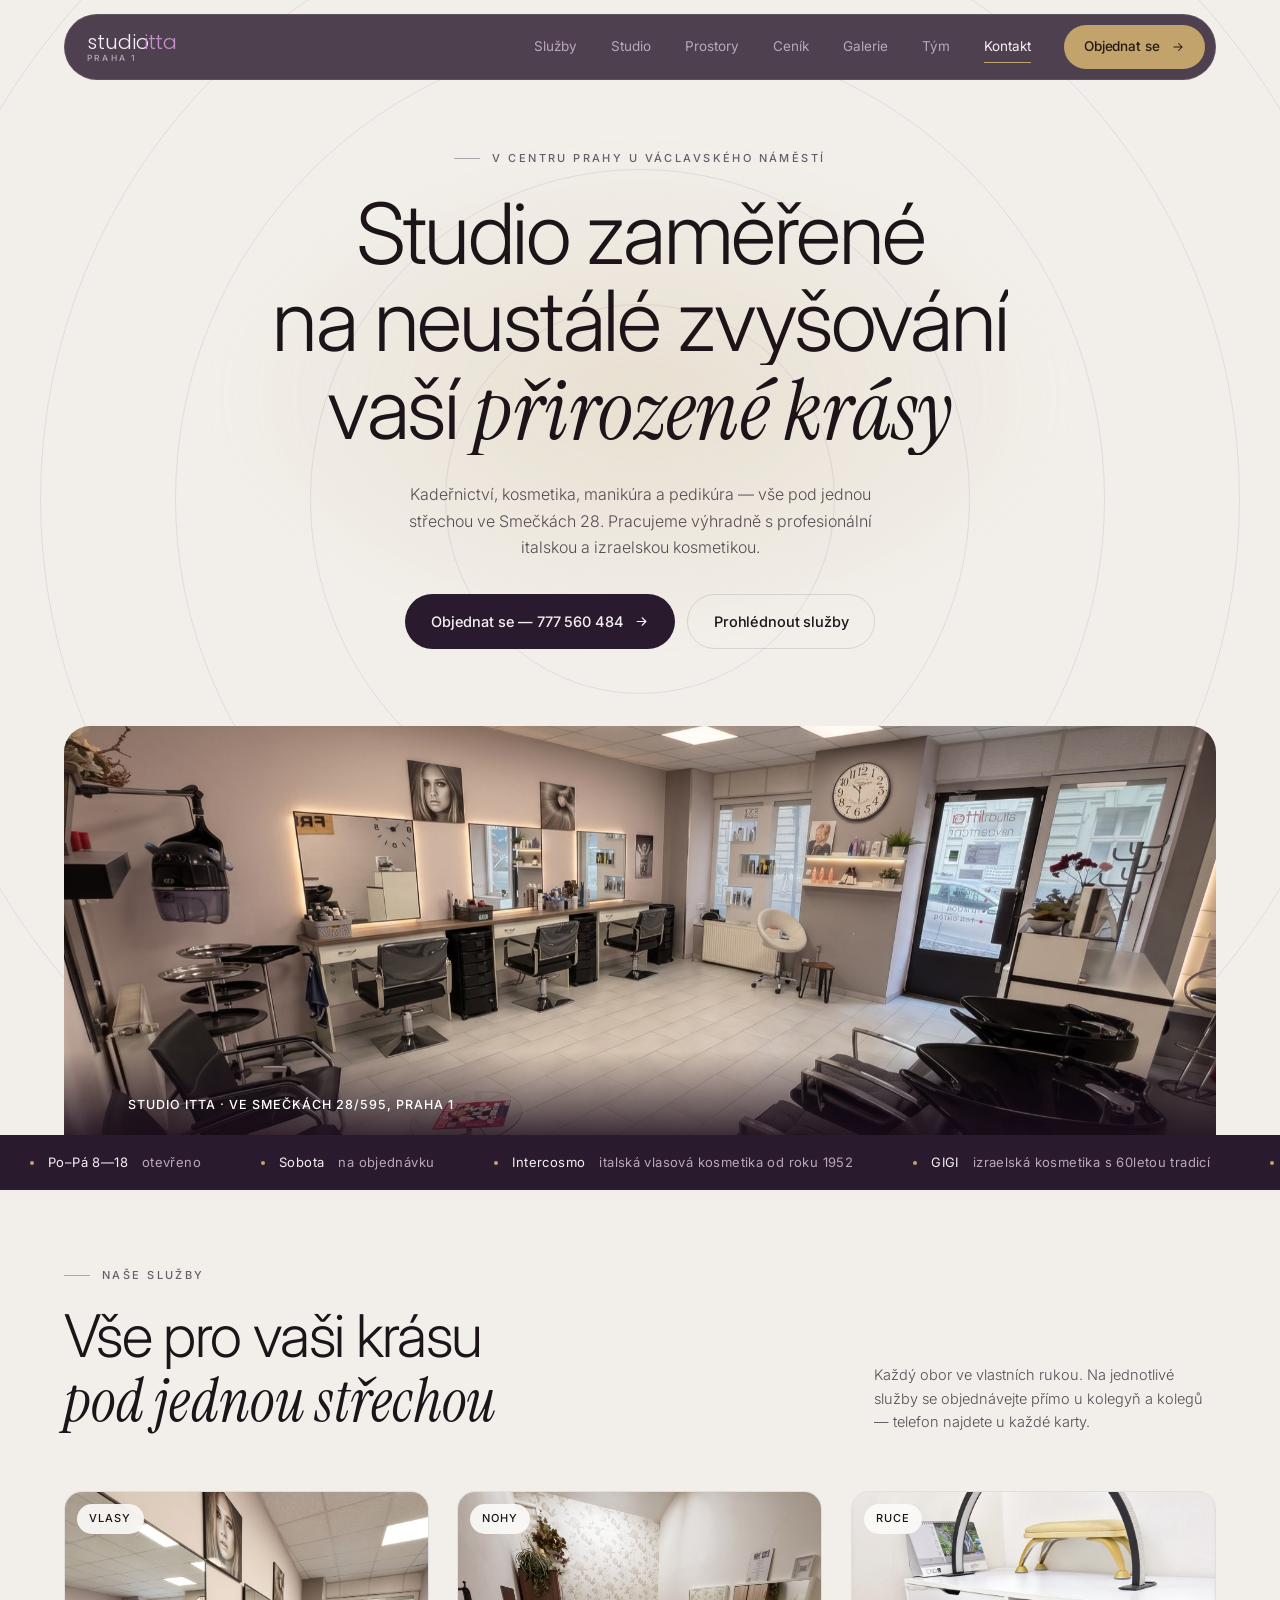
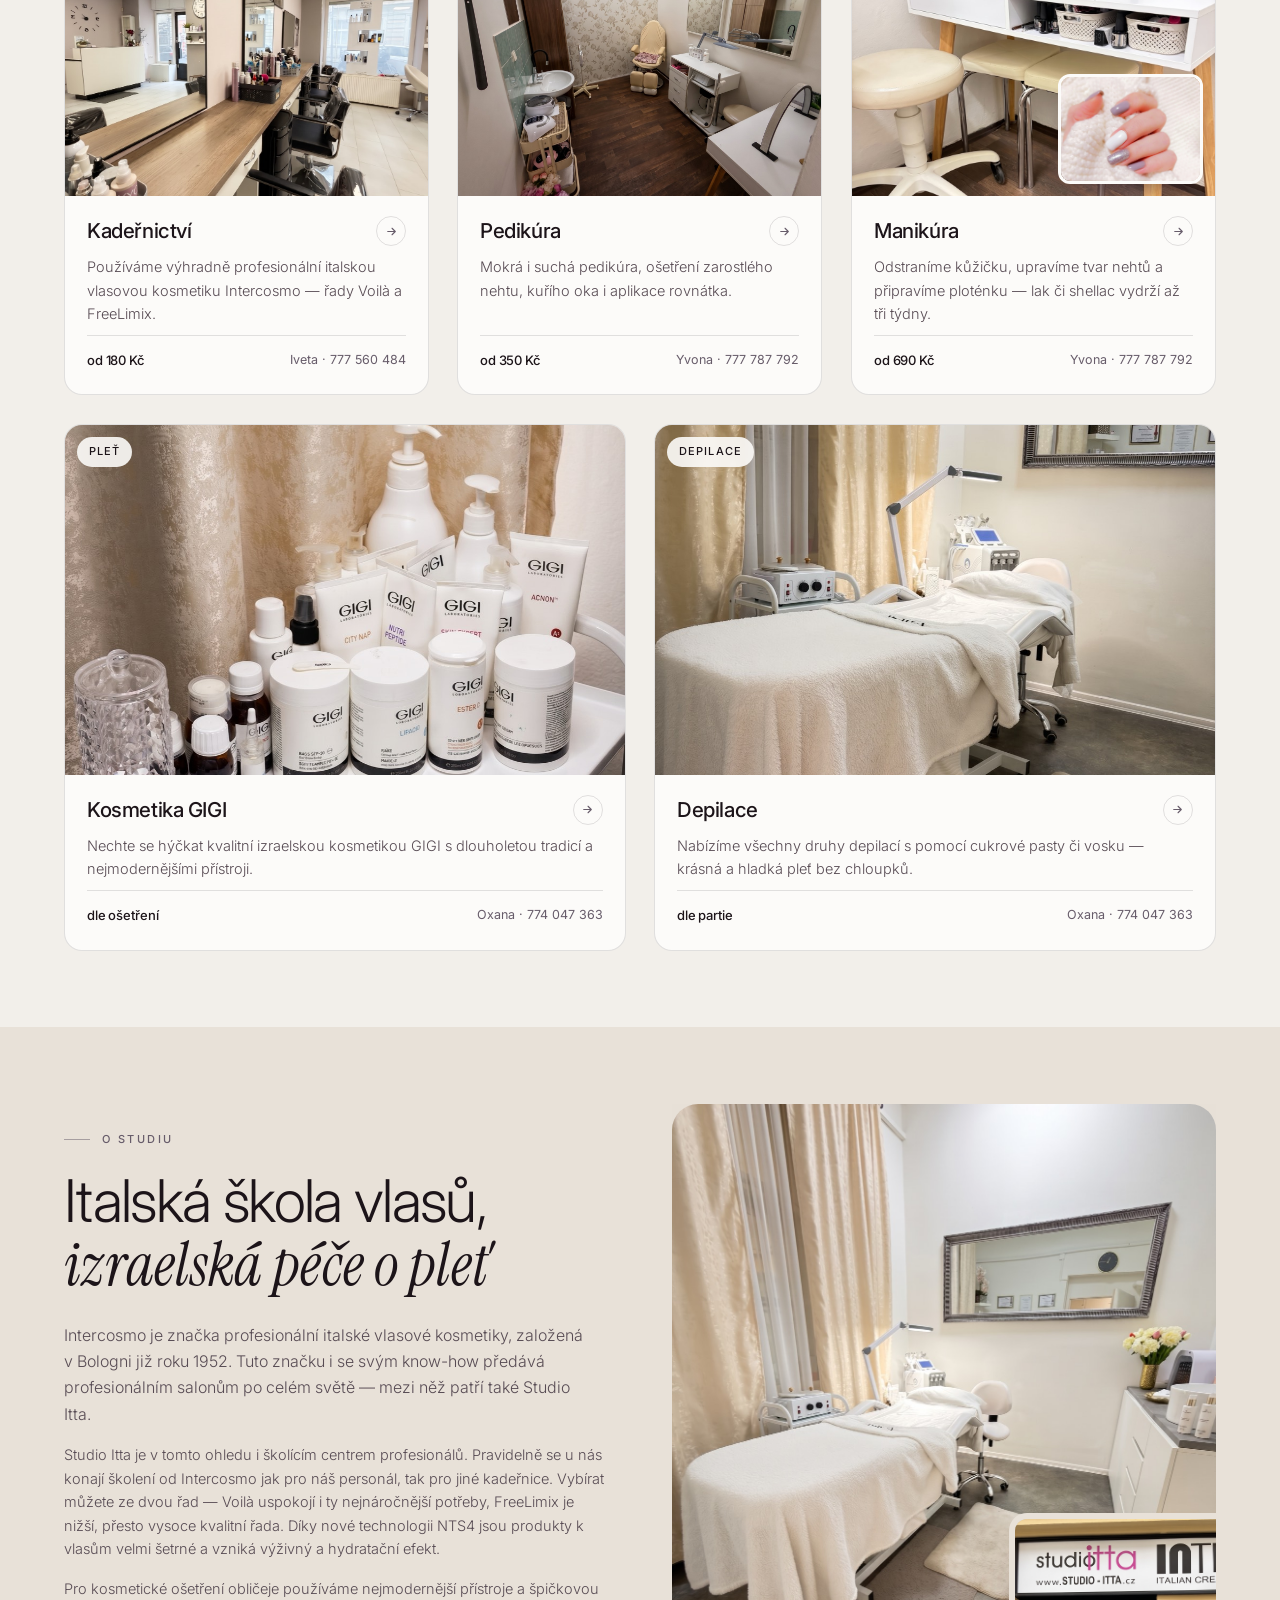
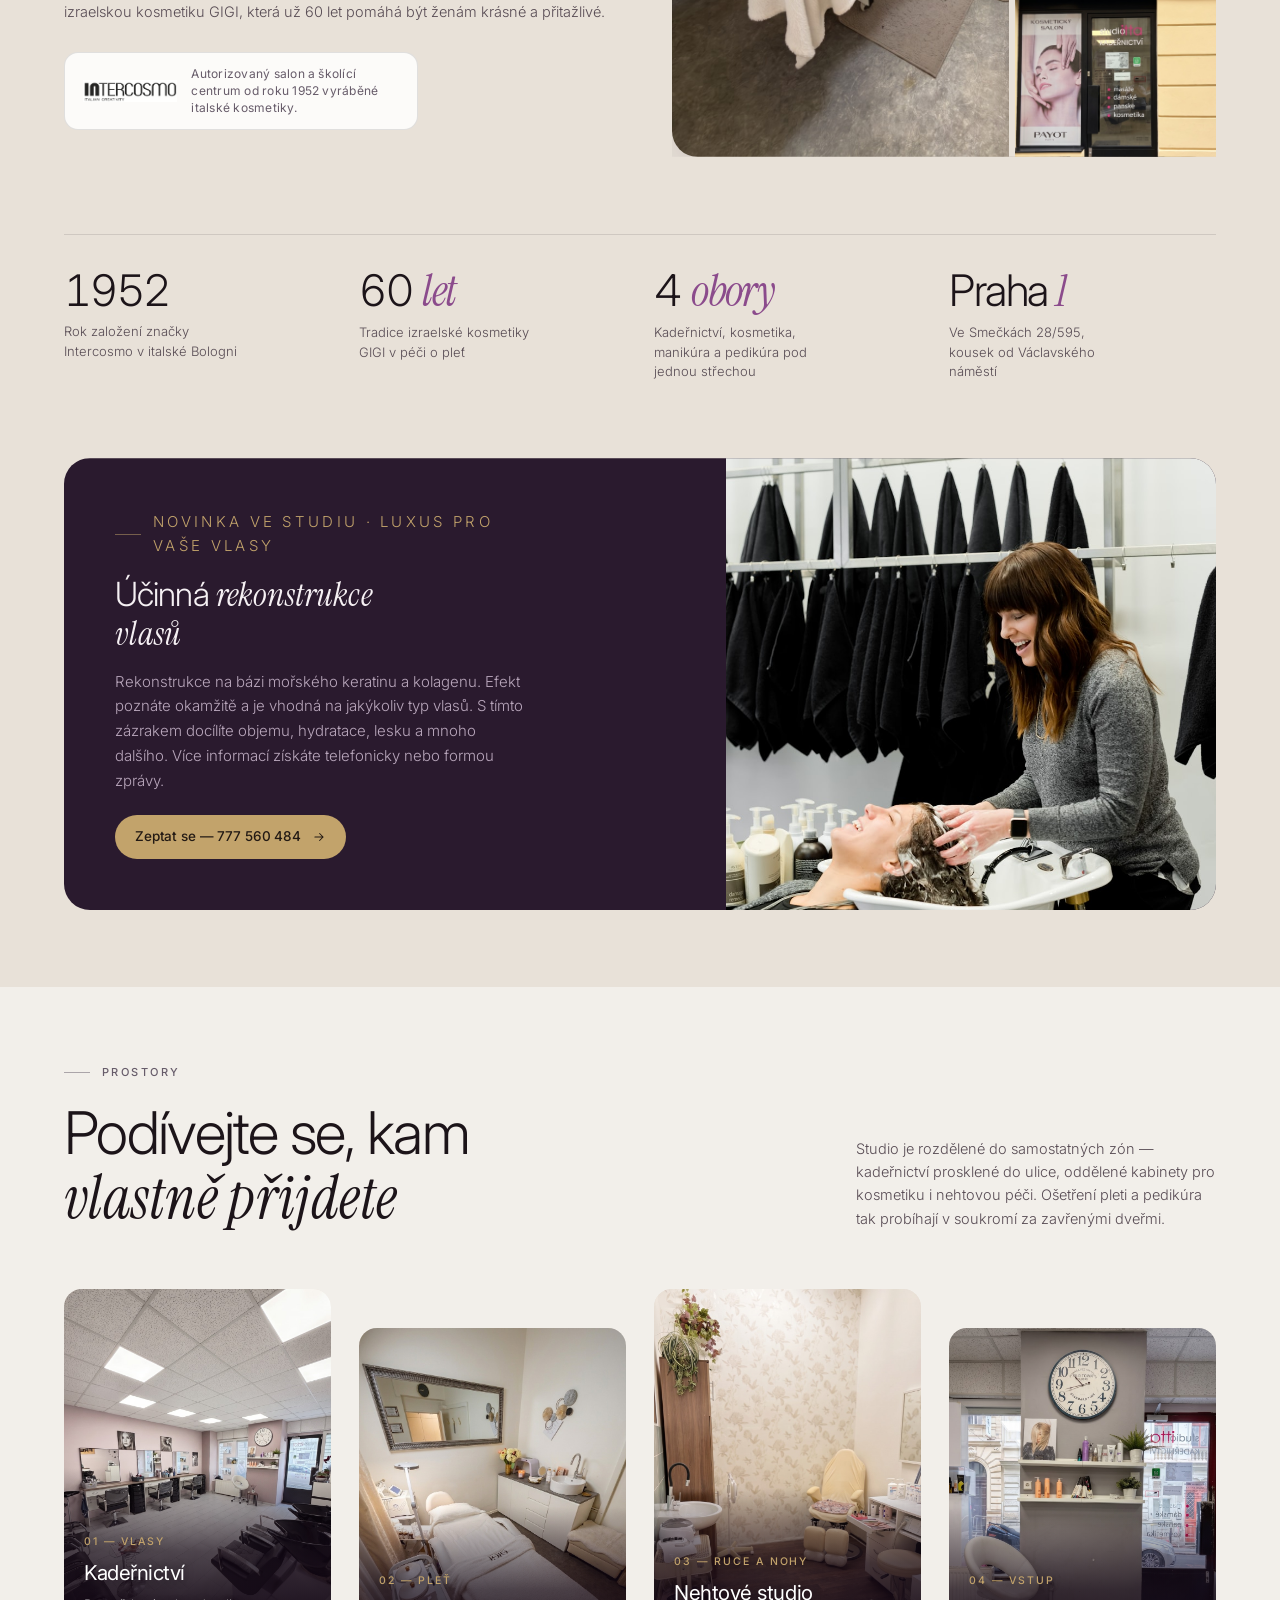
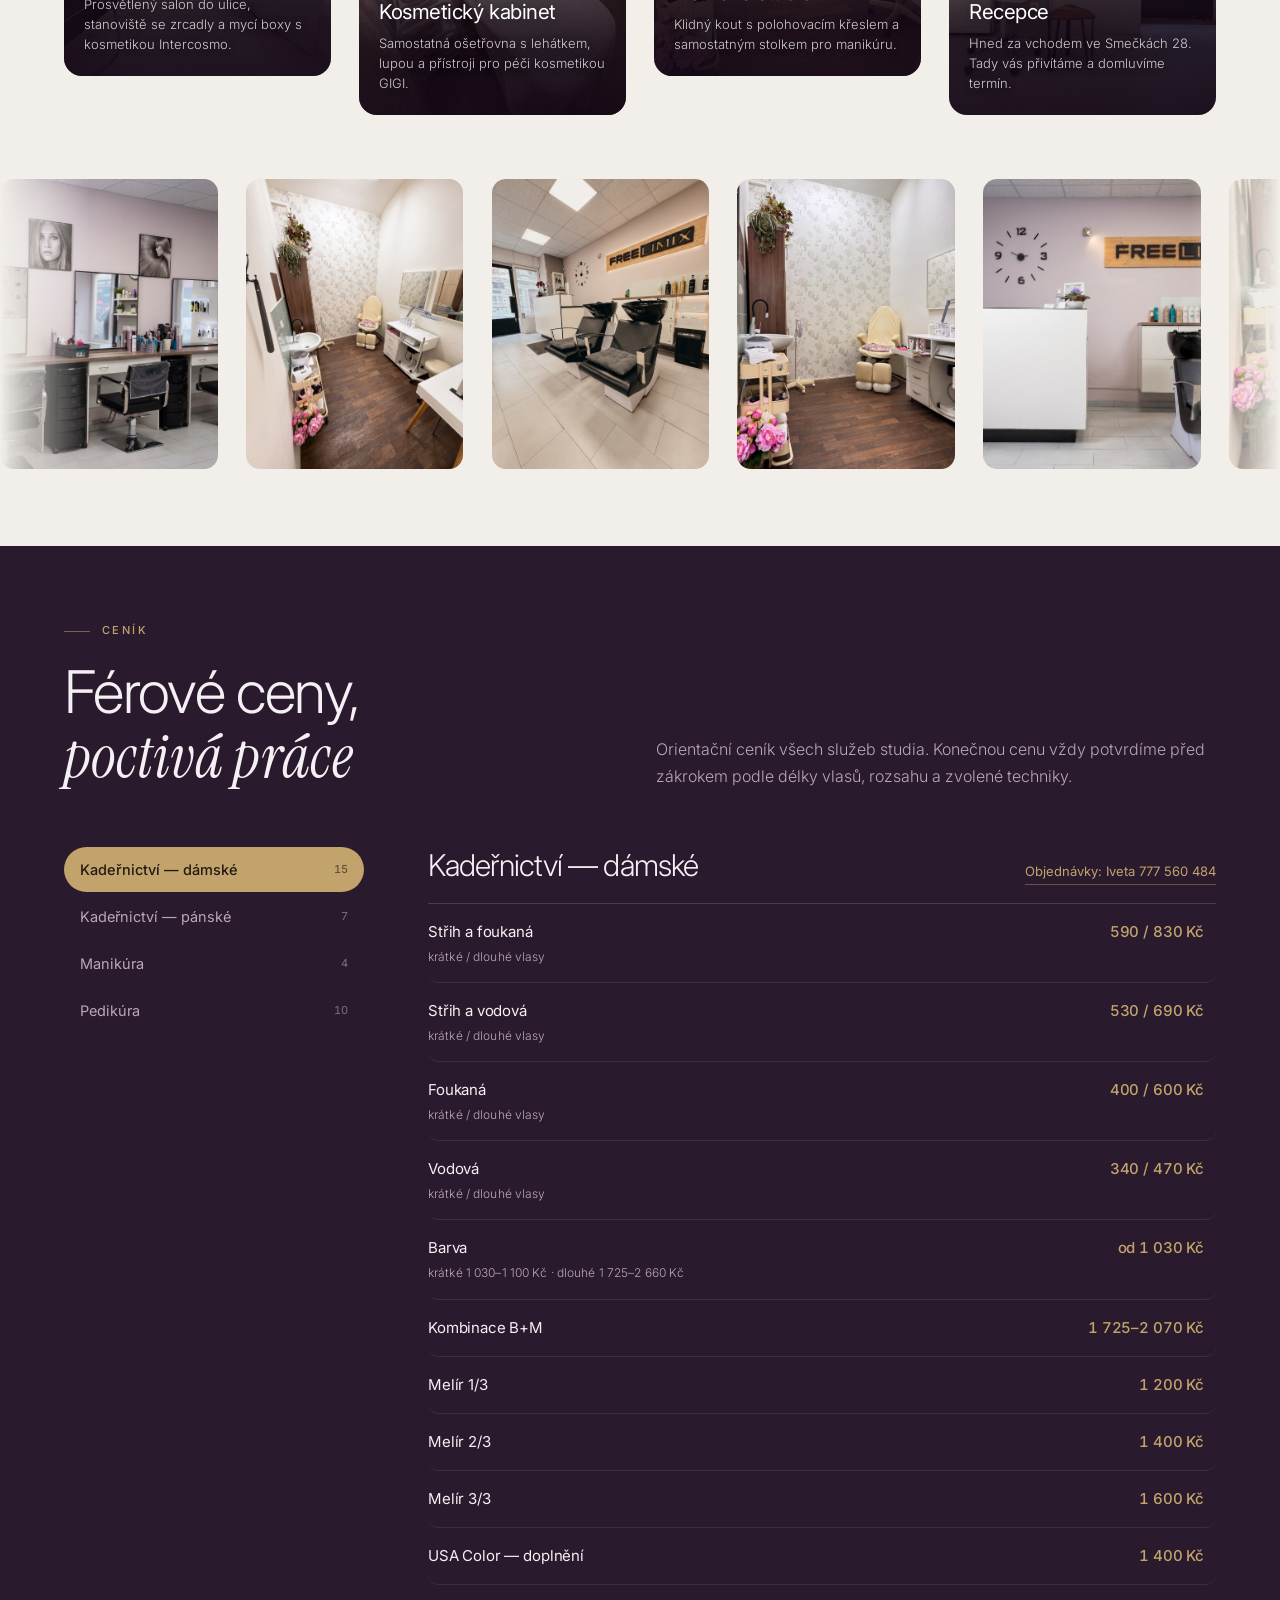
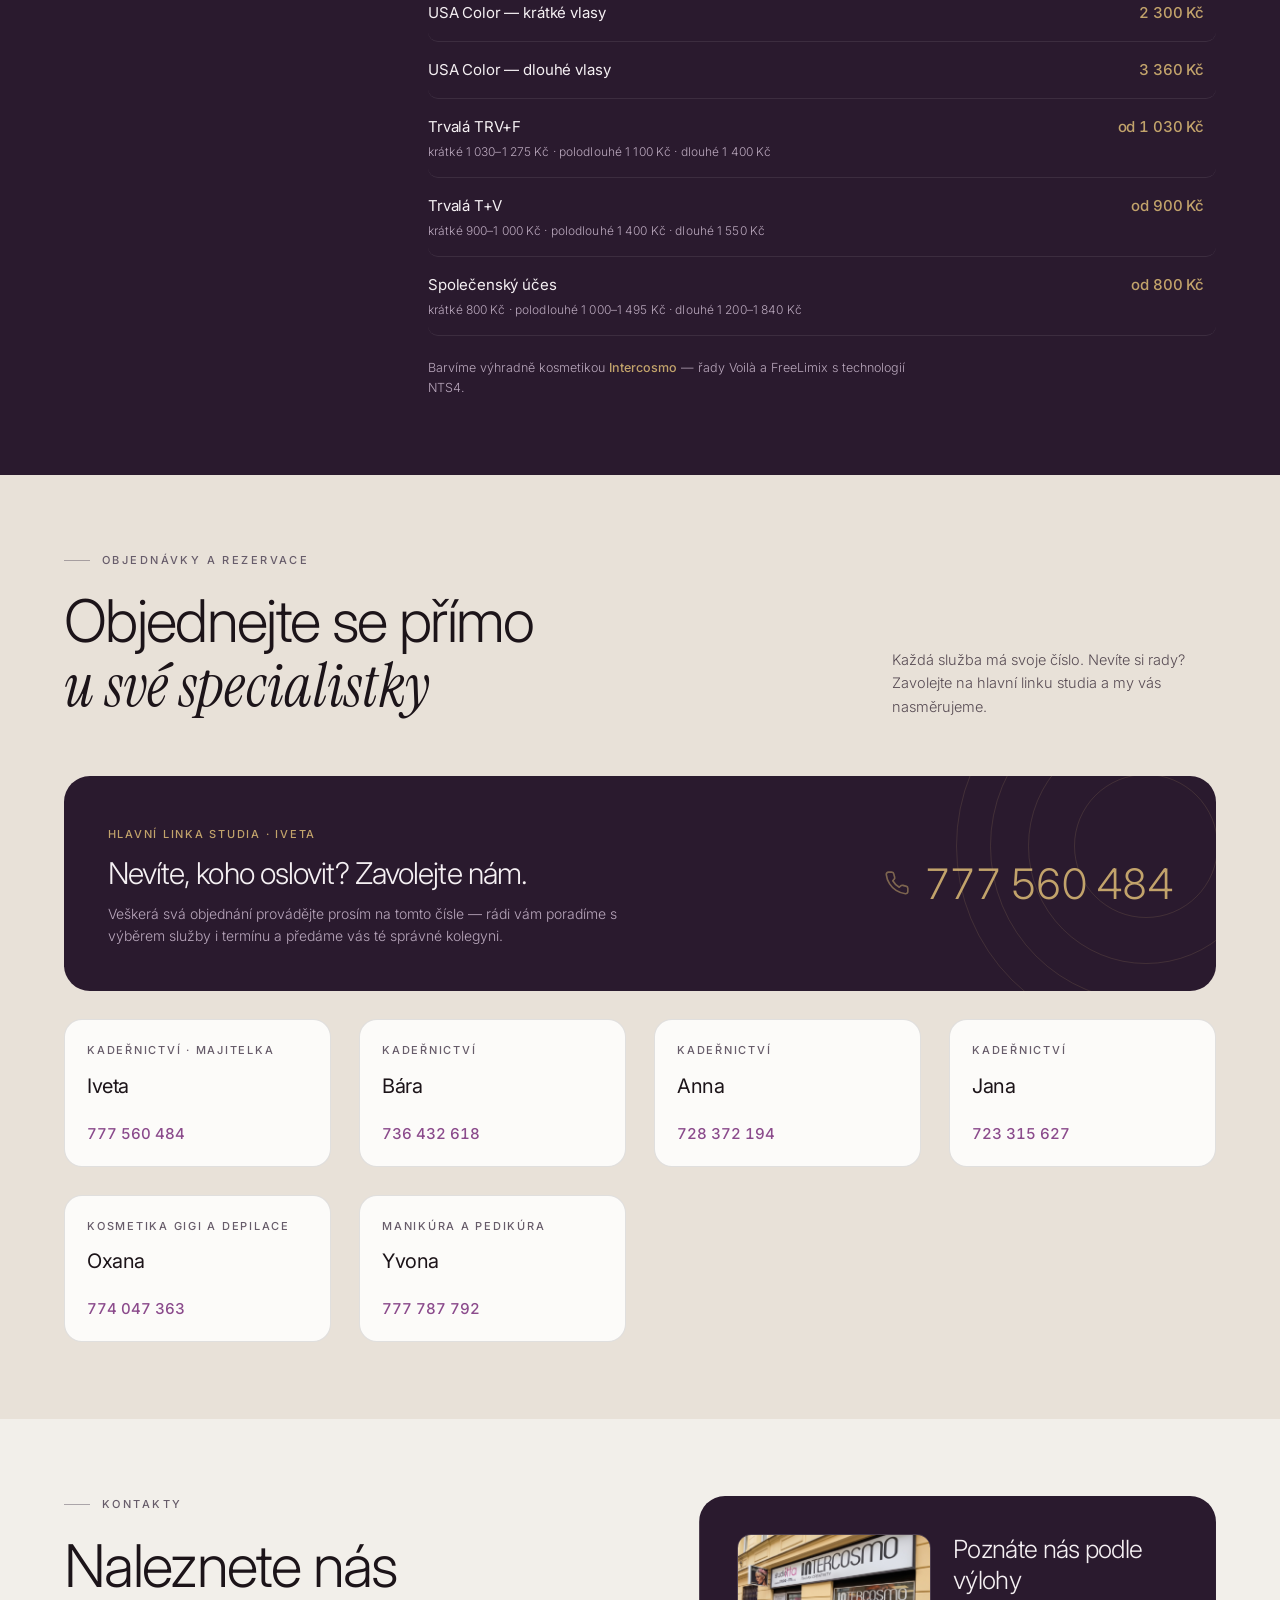
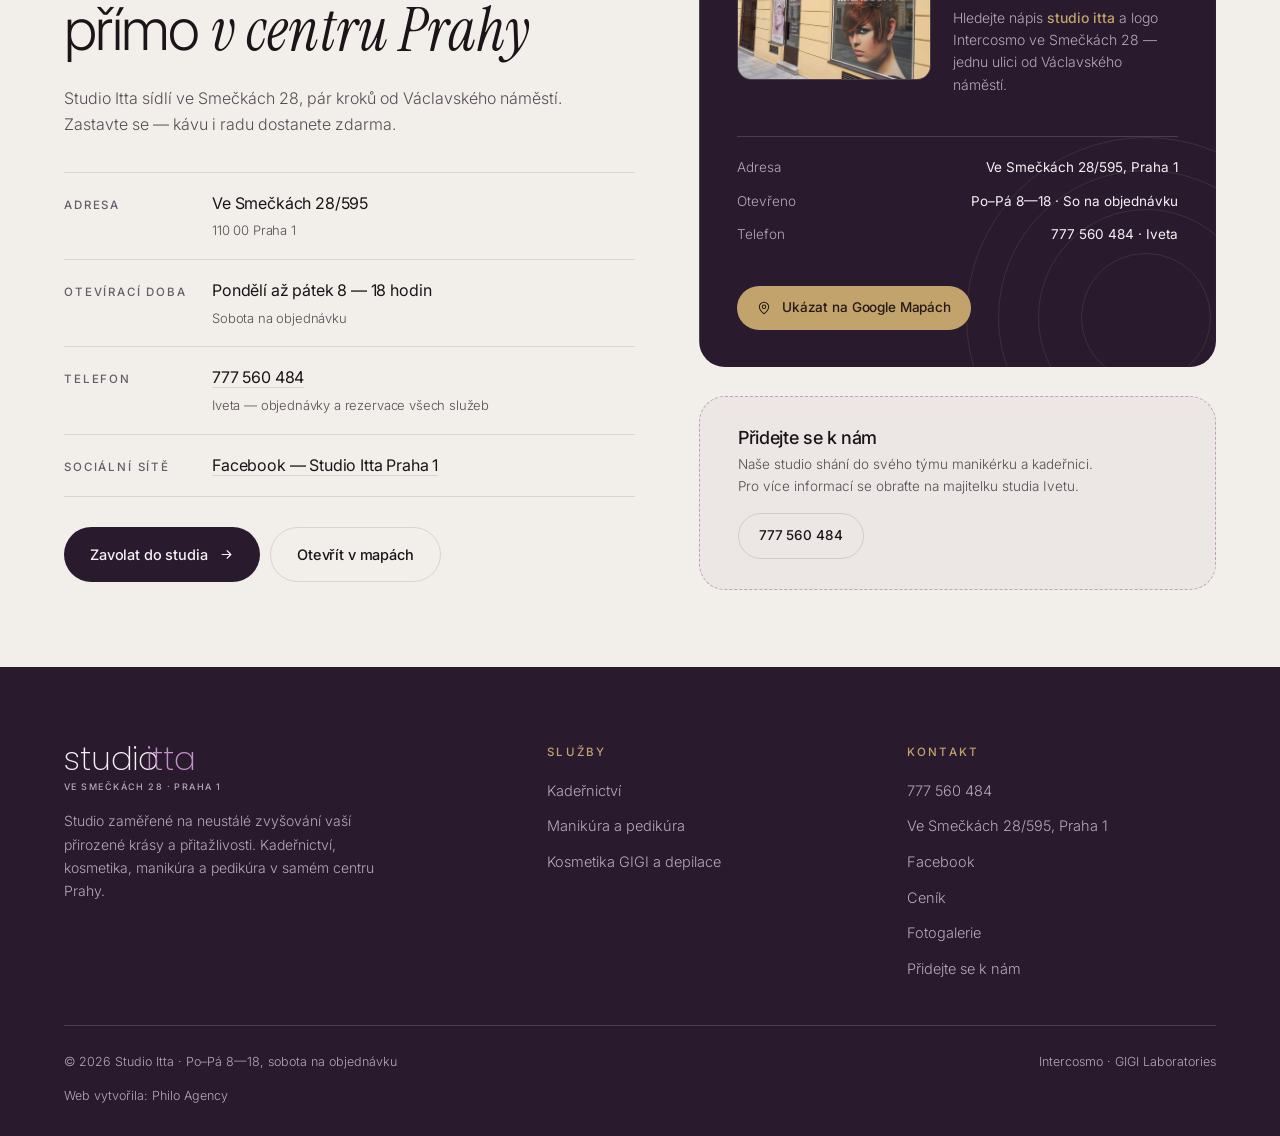
==== commit 25e3cc4a: "Nechat v galerii 3 fotky na sekci a vyčistit jedoucí pás fotek Galerie: z kadeřnictví odebrán pult s" ====
--- a/index.html
+++ b/index.html
@@ -461,51 +461,48 @@
         </div>
       </div>
 
-      <!-- pásmo fotek přes celou šířku — dvě identické skupiny kvůli bezešvé smyčce -->
+      <!-- pásmo fotek přes celou šířku — tři identické skupiny kvůli bezešvé smyčce
+           (fotek je málo, dvě skupiny by na širokém monitoru nepokryly celou šířku) -->
       <div class="striproll" aria-label="Fotografie z interiéru Studia Itta">
         <div class="strip-track">
           <div class="strip-group">
             <figure class="strip-item"><img src="assets/studio-kadernictvi-stanoviste.jpg" width="1049" height="1400"
                 loading="lazy" alt="Kadeřnická stanoviště se zrcadly a vozíky na pomůcky"></figure>
+            <figure class="strip-item"><img src="assets/studio-kosmetika-kout.jpg" width="1049" height="1400"
+                loading="lazy" alt="Kosmetický kout Studia Itta s křeslem, umyvadlem a květinovou tapetou"></figure>
             <figure class="strip-item"><img src="assets/studio-myci-boxy-freelimix.jpg" width="1049" height="1400"
                 loading="lazy" alt="Mycí boxy v kadeřnictví pod dřevěným nápisem FreeLimix"></figure>
-            <figure class="strip-item"><img src="assets/studio-kadernictvi-panorama.jpg" width="1800" height="1349"
-                loading="lazy" alt="Kadeřnický salon Studia Itta v celkovém pohledu, s mycími boxy a stanovišti">
-            </figure>
-            <figure class="strip-item"><img src="assets/studio-kosmetika-kout.jpg" width="1049" height="1400"
-                loading="lazy" alt="Kosmetický kout Studia Itta s křeslem, umyvadlem a květinovou tapetou"></figure>
-            <figure class="strip-item"><img src="assets/studio-recepce-freelimix.jpg" width="1600" height="1199"
-                loading="lazy" alt="Recepce Studia Itta s nástěnnými hodinami, nápisem FreeLimix a mycími boxy">
-            </figure>
             <figure class="strip-item"><img src="assets/studio-pedikura-mistnost.jpg" width="1049" height="1400"
                 loading="lazy" alt="Kabinet pro pedikúru s polohovacím křeslem, vozíkem a kyticí pivoněk"></figure>
-            <figure class="strip-item"><img src="assets/studio-pedikura-nastroje.jpg" width="1049" height="1400"
-                loading="lazy" alt="Otevřená zásuvka s nástroji pro pedikúru a přípravky Gehwol"></figure>
-            <figure class="strip-item"><img src="assets/studio-kadernictvi-kresla.jpg" width="1049" height="1400"
-                loading="lazy" alt="Dvě kadeřnická křesla před zrcadly v salonu"></figure>
-            <figure class="strip-item"><img src="assets/studio-pedikura-kreslo.jpg" width="1049" height="1400"
-                loading="lazy" alt="Detail polohovacího pedikérského křesla s opěrkami nohou"></figure>
+            <figure class="strip-item"><img src="assets/studio-recepce-freelimix.jpg" width="1600" height="1199"
+                loading="lazy" alt="Recepce Studia Itta s nástěnnými hodinami, nápisem FreeLimix a mycími boxy"></figure>
             <figure class="strip-item"><img src="assets/studio-pedikura-kout.jpg" width="896" height="1195"
                 loading="lazy" alt="Pedikérský kout s křeslem, vozíkem a kyticí pivoněk"></figure>
           </div>
           <div class="strip-group" aria-hidden="true">
             <figure class="strip-item"><img src="assets/studio-kadernictvi-stanoviste.jpg" width="1049" height="1400"
                 loading="lazy" alt=""></figure>
+            <figure class="strip-item"><img src="assets/studio-kosmetika-kout.jpg" width="1049" height="1400"
+                loading="lazy" alt=""></figure>
             <figure class="strip-item"><img src="assets/studio-myci-boxy-freelimix.jpg" width="1049" height="1400"
                 loading="lazy" alt=""></figure>
-            <figure class="strip-item"><img src="assets/studio-kadernictvi-panorama.jpg" width="1800" height="1349"
+            <figure class="strip-item"><img src="assets/studio-pedikura-mistnost.jpg" width="1049" height="1400"
+                loading="lazy" alt=""></figure>
+            <figure class="strip-item"><img src="assets/studio-recepce-freelimix.jpg" width="1600" height="1199"
+                loading="lazy" alt=""></figure>
+            <figure class="strip-item"><img src="assets/studio-pedikura-kout.jpg" width="896" height="1195"
+                loading="lazy" alt=""></figure>
+          </div>
+          <div class="strip-group" aria-hidden="true">
+            <figure class="strip-item"><img src="assets/studio-kadernictvi-stanoviste.jpg" width="1049" height="1400"
                 loading="lazy" alt=""></figure>
             <figure class="strip-item"><img src="assets/studio-kosmetika-kout.jpg" width="1049" height="1400"
                 loading="lazy" alt=""></figure>
+            <figure class="strip-item"><img src="assets/studio-myci-boxy-freelimix.jpg" width="1049" height="1400"
+                loading="lazy" alt=""></figure>
+            <figure class="strip-item"><img src="assets/studio-pedikura-mistnost.jpg" width="1049" height="1400"
+                loading="lazy" alt=""></figure>
             <figure class="strip-item"><img src="assets/studio-recepce-freelimix.jpg" width="1600" height="1199"
-                loading="lazy" alt=""></figure>
-            <figure class="strip-item"><img src="assets/studio-pedikura-mistnost.jpg" width="1049" height="1400"
-                loading="lazy" alt=""></figure>
-            <figure class="strip-item"><img src="assets/studio-pedikura-nastroje.jpg" width="1049" height="1400"
-                loading="lazy" alt=""></figure>
-            <figure class="strip-item"><img src="assets/studio-kadernictvi-kresla.jpg" width="1049" height="1400"
-                loading="lazy" alt=""></figure>
-            <figure class="strip-item"><img src="assets/studio-pedikura-kreslo.jpg" width="1049" height="1400"
                 loading="lazy" alt=""></figure>
             <figure class="strip-item"><img src="assets/studio-pedikura-kout.jpg" width="896" height="1195"
                 loading="lazy" alt=""></figure>
--- a/assets/site.css
+++ b/assets/site.css
@@ -445,7 +445,7 @@
 }
 .strip-track{
   display:flex;width:max-content;gap:var(--gap);
-  animation:stripscroll 70s linear infinite;will-change:transform;
+  animation:stripscroll 42s linear infinite;will-change:transform;
 }
 .striproll:hover .strip-track,
 .striproll:focus-within .strip-track{animation-play-state:paused}
@@ -458,7 +458,8 @@
 .strip-item:hover img{transform:scale(1.05)}
 @keyframes stripscroll{
   from{transform:translate3d(0,0,0)}
-  to  {transform:translate3d(calc(-50% - var(--gap) / 2),0,0)}
+  /* posun přesně o jednu ze tří skupin (včetně mezery za ní) */
+  to  {transform:translate3d(calc(-100% / 3 - var(--gap) / 3),0,0)}
 }
 
 /* ---------- dárkový poukaz ---------- */
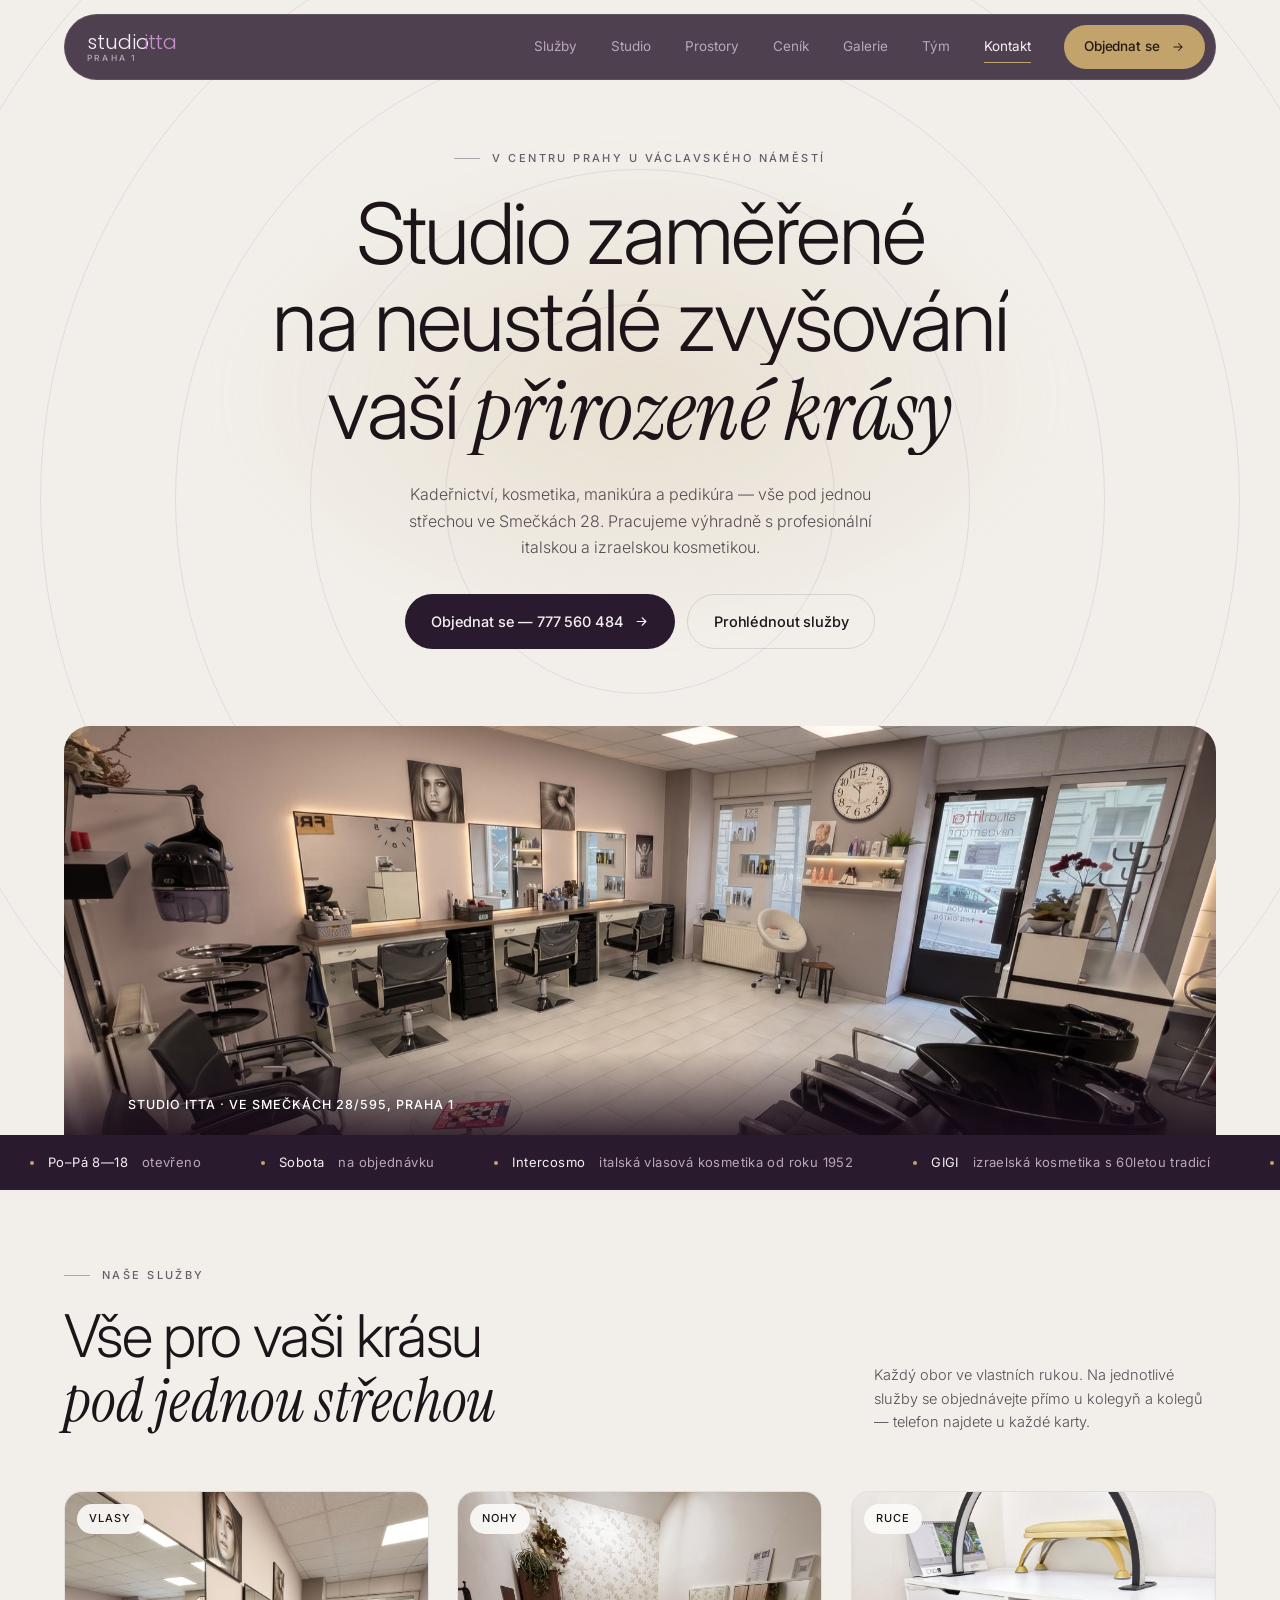
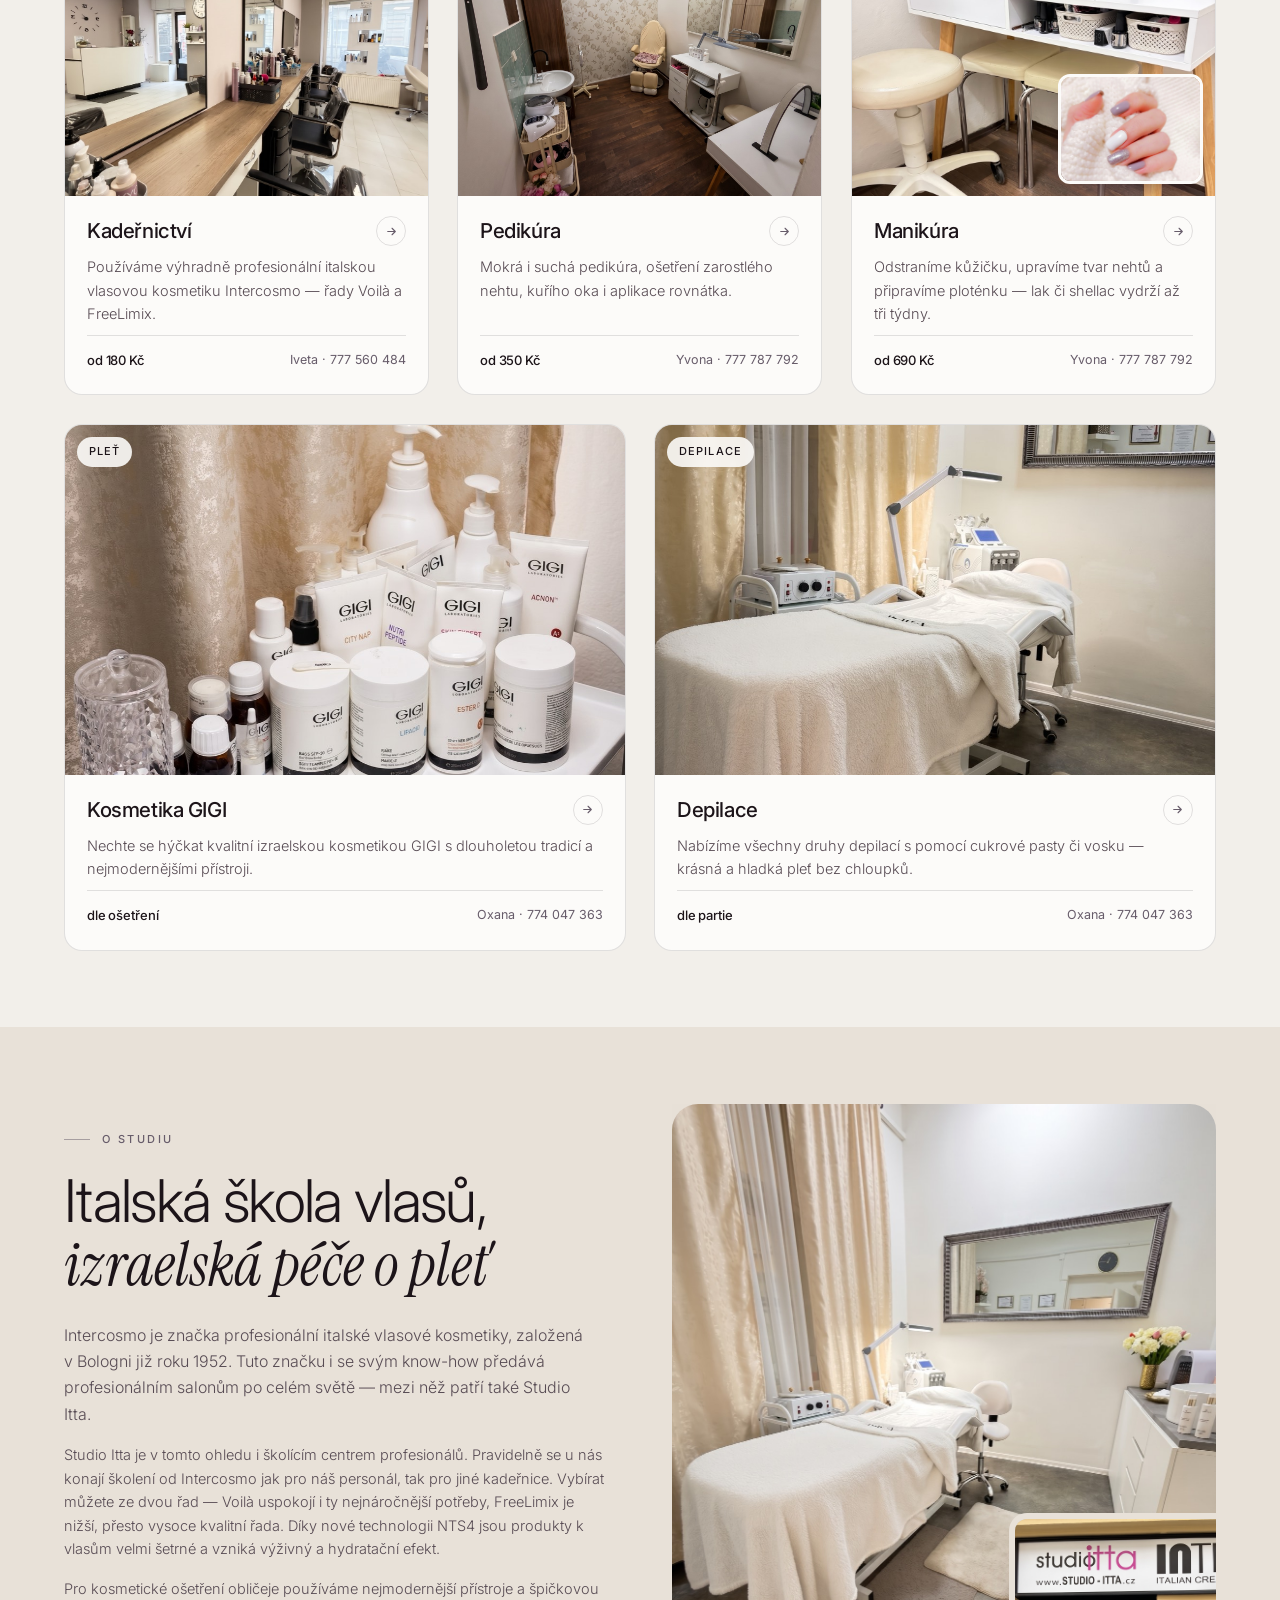
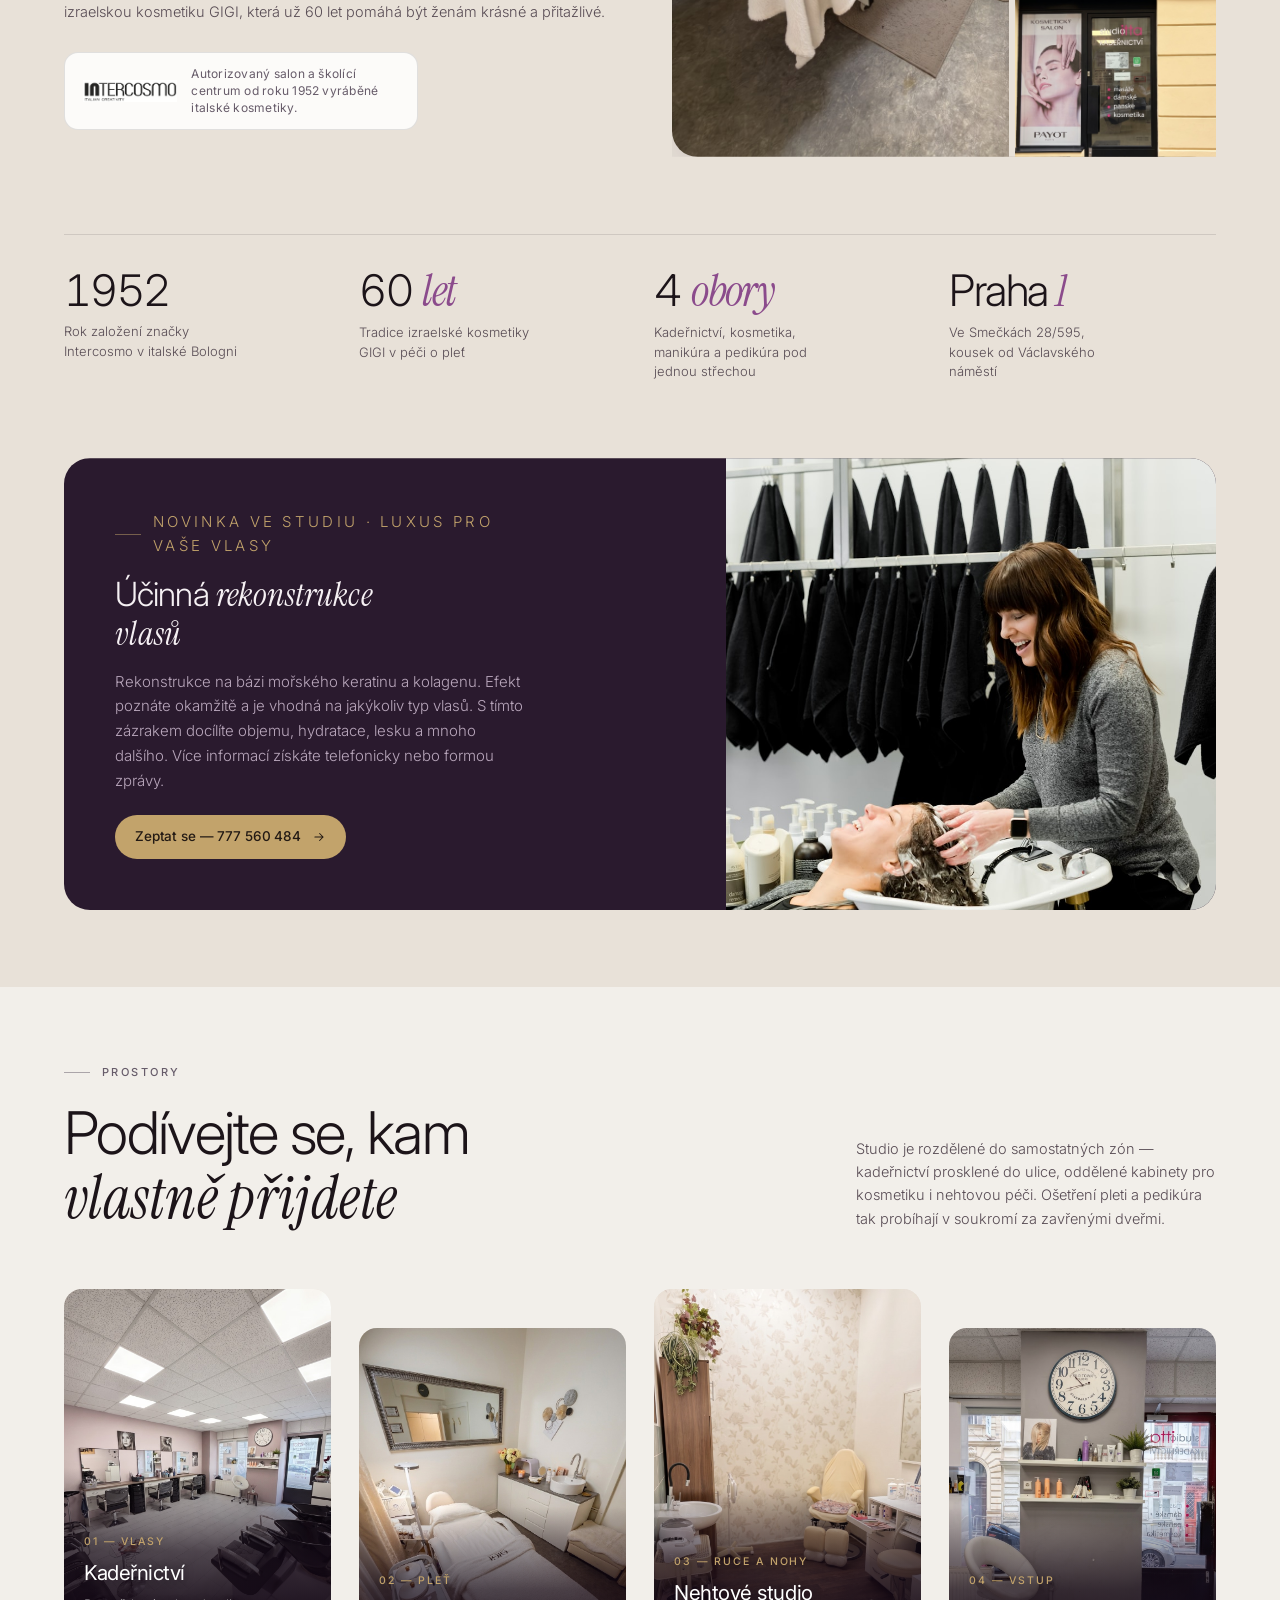
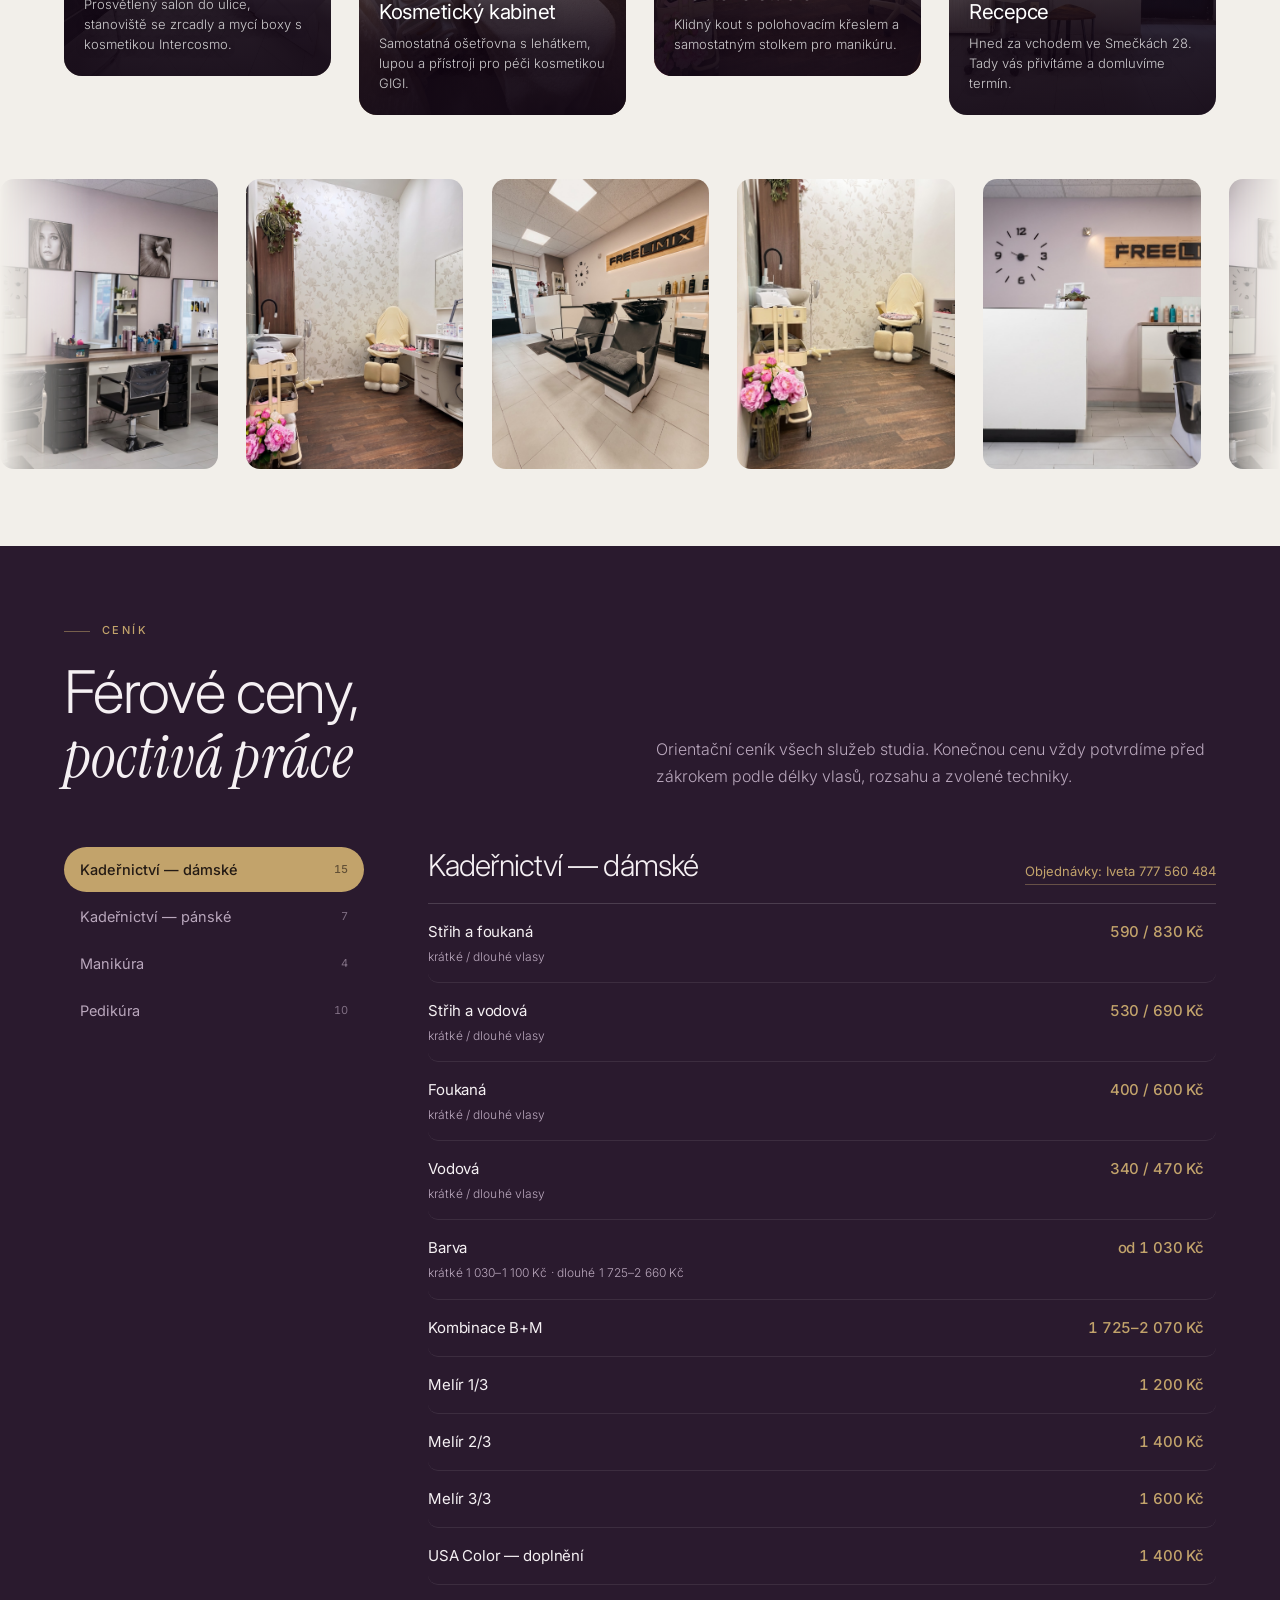
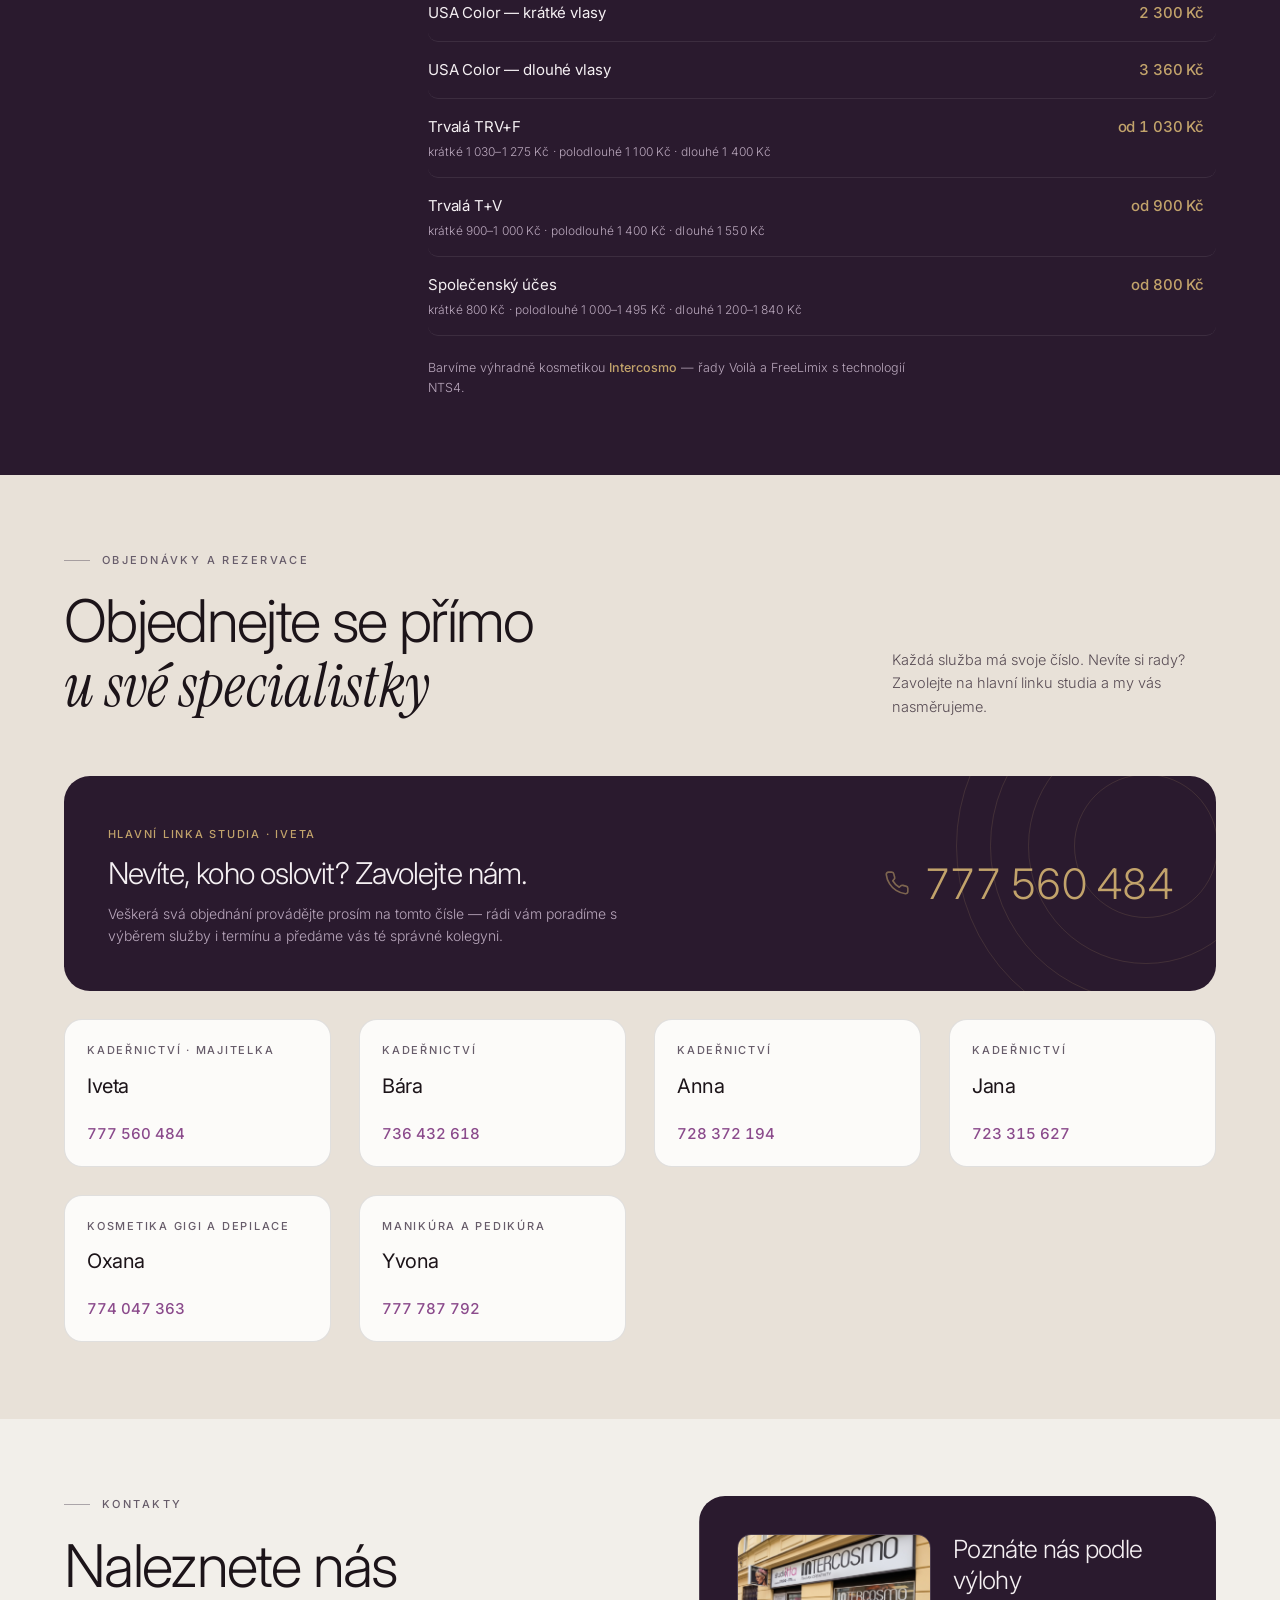
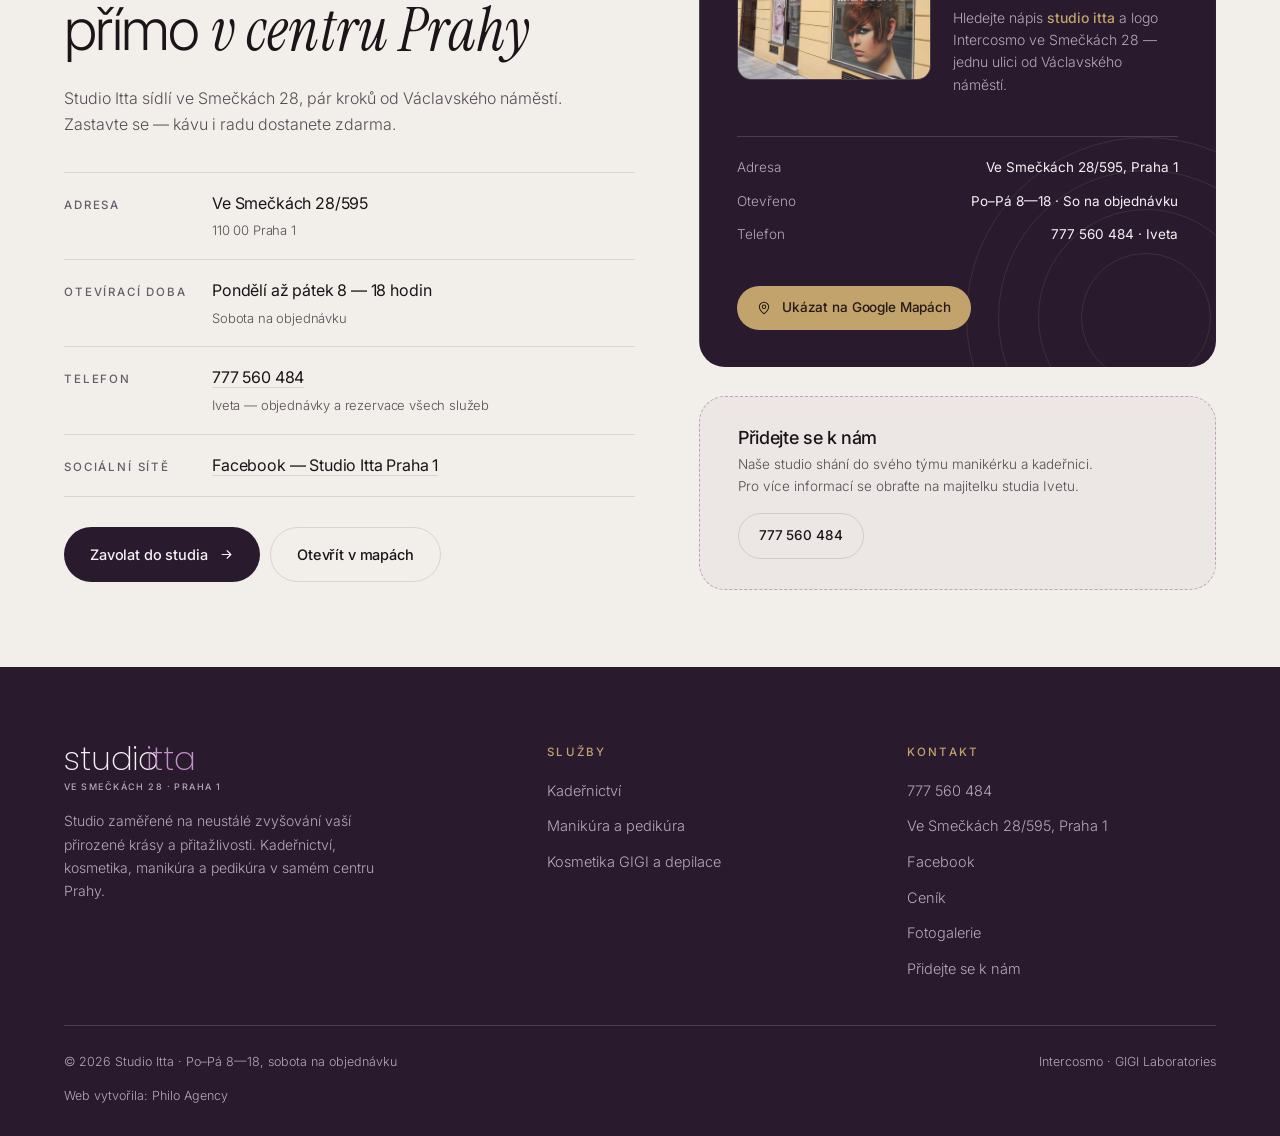
==== commit a0f5a6b2: "Odebrat z jedoucího pásu fotku pedikérské místnosti od dveří Z pásu na hlavní stránce vyřazena fotka" ====
--- a/index.html
+++ b/index.html
@@ -468,43 +468,37 @@
           <div class="strip-group">
             <figure class="strip-item"><img src="assets/studio-kadernictvi-stanoviste.jpg" width="1049" height="1400"
                 loading="lazy" alt="Kadeřnická stanoviště se zrcadly a vozíky na pomůcky"></figure>
-            <figure class="strip-item"><img src="assets/studio-kosmetika-kout.jpg" width="1049" height="1400"
-                loading="lazy" alt="Kosmetický kout Studia Itta s křeslem, umyvadlem a květinovou tapetou"></figure>
+            <figure class="strip-item"><img src="assets/studio-pedikura-mistnost.jpg" width="1049" height="1400"
+                loading="lazy" alt="Kabinet pro pedikúru s polohovacím křeslem, vozíkem a kyticí pivoněk"></figure>
             <figure class="strip-item"><img src="assets/studio-myci-boxy-freelimix.jpg" width="1049" height="1400"
                 loading="lazy" alt="Mycí boxy v kadeřnictví pod dřevěným nápisem FreeLimix"></figure>
-            <figure class="strip-item"><img src="assets/studio-pedikura-mistnost.jpg" width="1049" height="1400"
-                loading="lazy" alt="Kabinet pro pedikúru s polohovacím křeslem, vozíkem a kyticí pivoněk"></figure>
+            <figure class="strip-item"><img src="assets/studio-pedikura-kout.jpg" width="896" height="1195"
+                loading="lazy" alt="Pedikérský kout s křeslem, vozíkem a kyticí pivoněk"></figure>
             <figure class="strip-item"><img src="assets/studio-recepce-freelimix.jpg" width="1600" height="1199"
                 loading="lazy" alt="Recepce Studia Itta s nástěnnými hodinami, nápisem FreeLimix a mycími boxy"></figure>
-            <figure class="strip-item"><img src="assets/studio-pedikura-kout.jpg" width="896" height="1195"
-                loading="lazy" alt="Pedikérský kout s křeslem, vozíkem a kyticí pivoněk"></figure>
           </div>
           <div class="strip-group" aria-hidden="true">
             <figure class="strip-item"><img src="assets/studio-kadernictvi-stanoviste.jpg" width="1049" height="1400"
                 loading="lazy" alt=""></figure>
-            <figure class="strip-item"><img src="assets/studio-kosmetika-kout.jpg" width="1049" height="1400"
+            <figure class="strip-item"><img src="assets/studio-pedikura-mistnost.jpg" width="1049" height="1400"
                 loading="lazy" alt=""></figure>
             <figure class="strip-item"><img src="assets/studio-myci-boxy-freelimix.jpg" width="1049" height="1400"
                 loading="lazy" alt=""></figure>
-            <figure class="strip-item"><img src="assets/studio-pedikura-mistnost.jpg" width="1049" height="1400"
+            <figure class="strip-item"><img src="assets/studio-pedikura-kout.jpg" width="896" height="1195"
                 loading="lazy" alt=""></figure>
             <figure class="strip-item"><img src="assets/studio-recepce-freelimix.jpg" width="1600" height="1199"
                 loading="lazy" alt=""></figure>
-            <figure class="strip-item"><img src="assets/studio-pedikura-kout.jpg" width="896" height="1195"
-                loading="lazy" alt=""></figure>
           </div>
           <div class="strip-group" aria-hidden="true">
             <figure class="strip-item"><img src="assets/studio-kadernictvi-stanoviste.jpg" width="1049" height="1400"
                 loading="lazy" alt=""></figure>
-            <figure class="strip-item"><img src="assets/studio-kosmetika-kout.jpg" width="1049" height="1400"
+            <figure class="strip-item"><img src="assets/studio-pedikura-mistnost.jpg" width="1049" height="1400"
                 loading="lazy" alt=""></figure>
             <figure class="strip-item"><img src="assets/studio-myci-boxy-freelimix.jpg" width="1049" height="1400"
                 loading="lazy" alt=""></figure>
-            <figure class="strip-item"><img src="assets/studio-pedikura-mistnost.jpg" width="1049" height="1400"
+            <figure class="strip-item"><img src="assets/studio-pedikura-kout.jpg" width="896" height="1195"
                 loading="lazy" alt=""></figure>
             <figure class="strip-item"><img src="assets/studio-recepce-freelimix.jpg" width="1600" height="1199"
-                loading="lazy" alt=""></figure>
-            <figure class="strip-item"><img src="assets/studio-pedikura-kout.jpg" width="896" height="1195"
                 loading="lazy" alt=""></figure>
           </div>
         </div>
--- a/assets/site.css
+++ b/assets/site.css
@@ -445,7 +445,7 @@
 }
 .strip-track{
   display:flex;width:max-content;gap:var(--gap);
-  animation:stripscroll 42s linear infinite;will-change:transform;
+  animation:stripscroll 35s linear infinite;will-change:transform;
 }
 .striproll:hover .strip-track,
 .striproll:focus-within .strip-track{animation-play-state:paused}
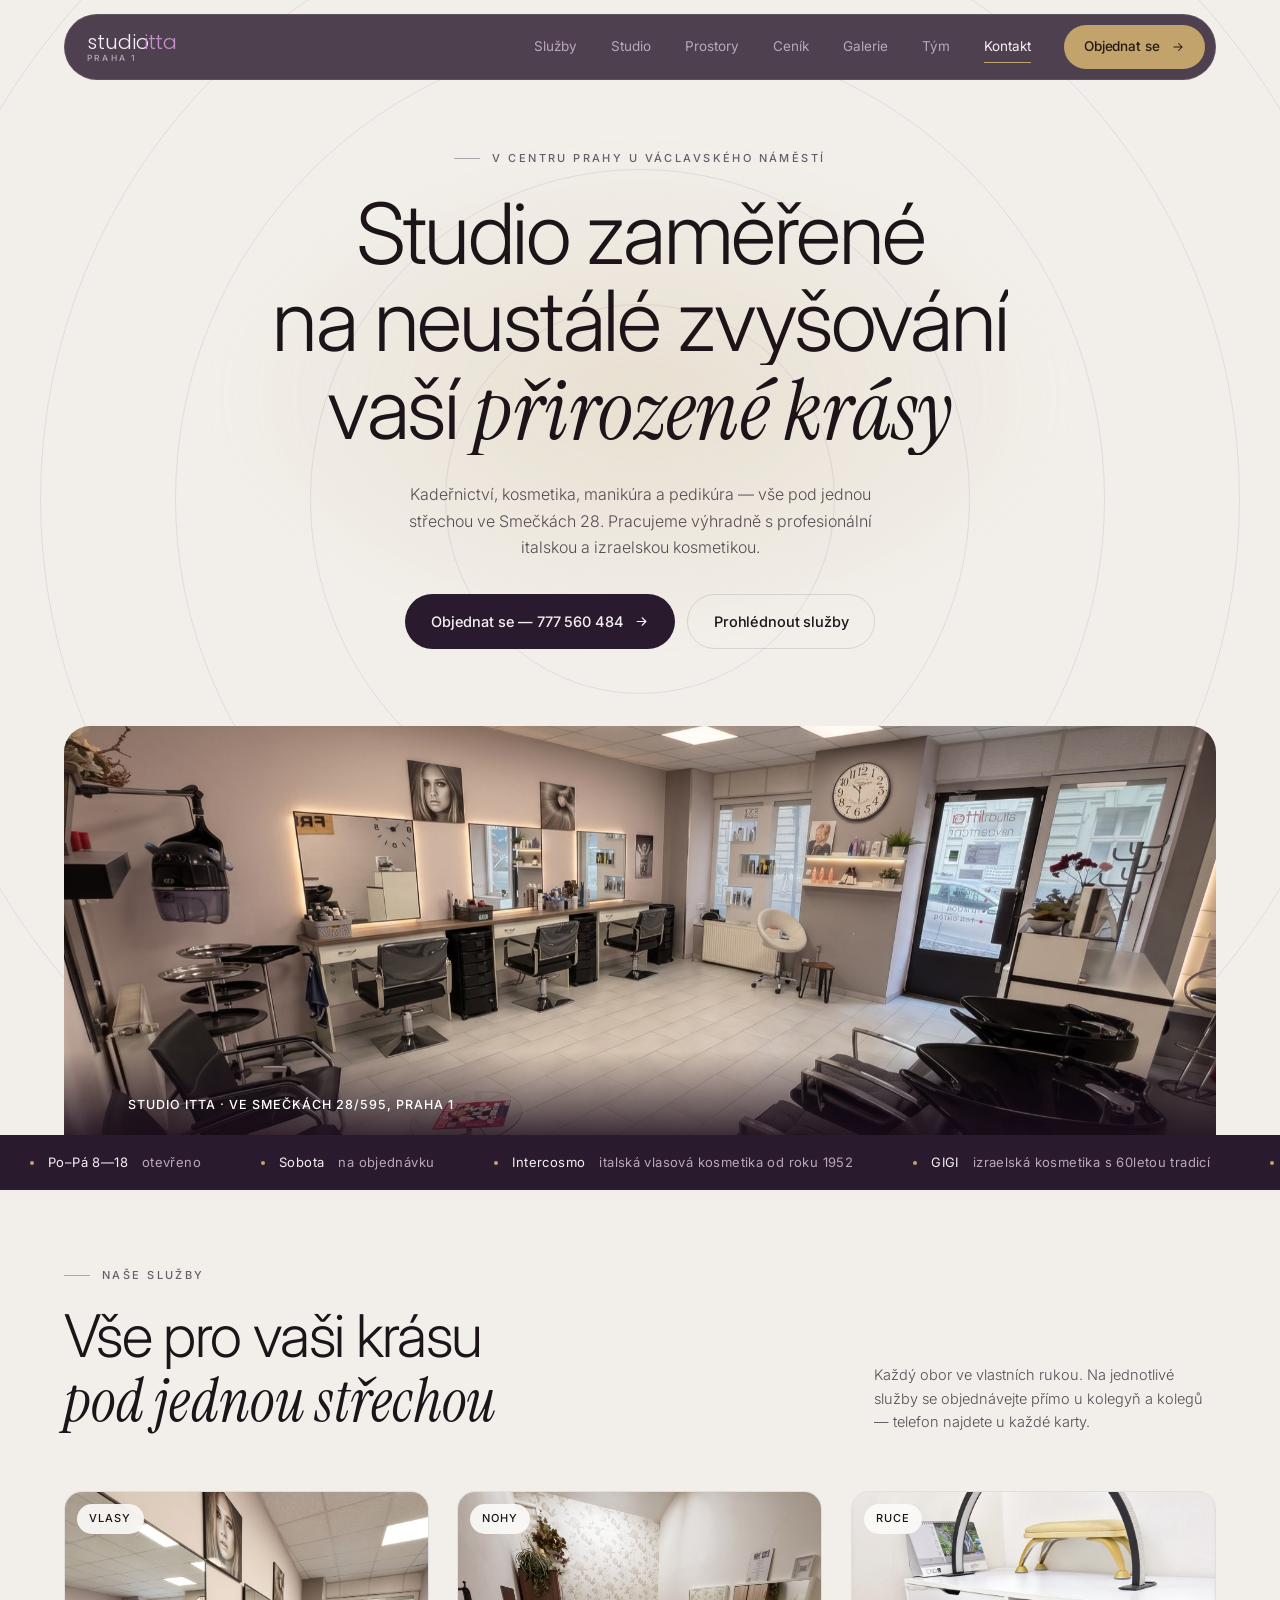
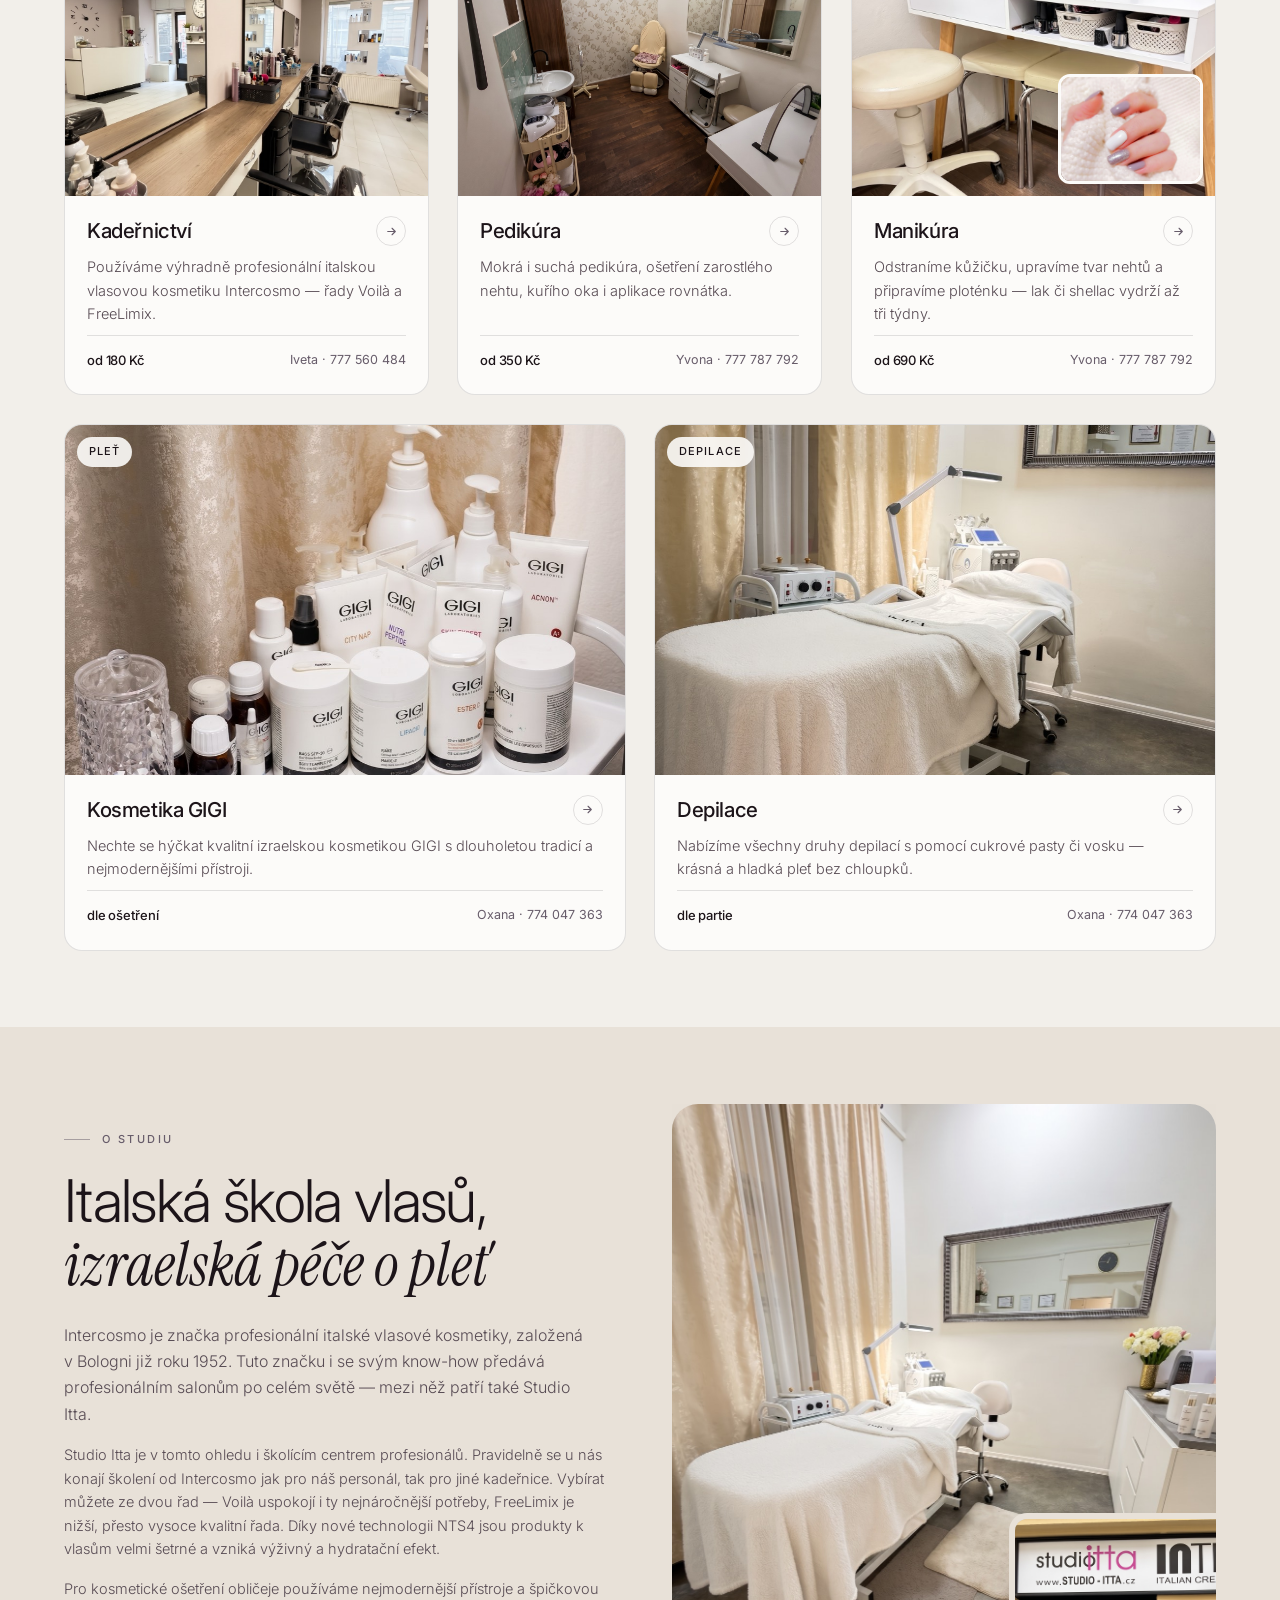
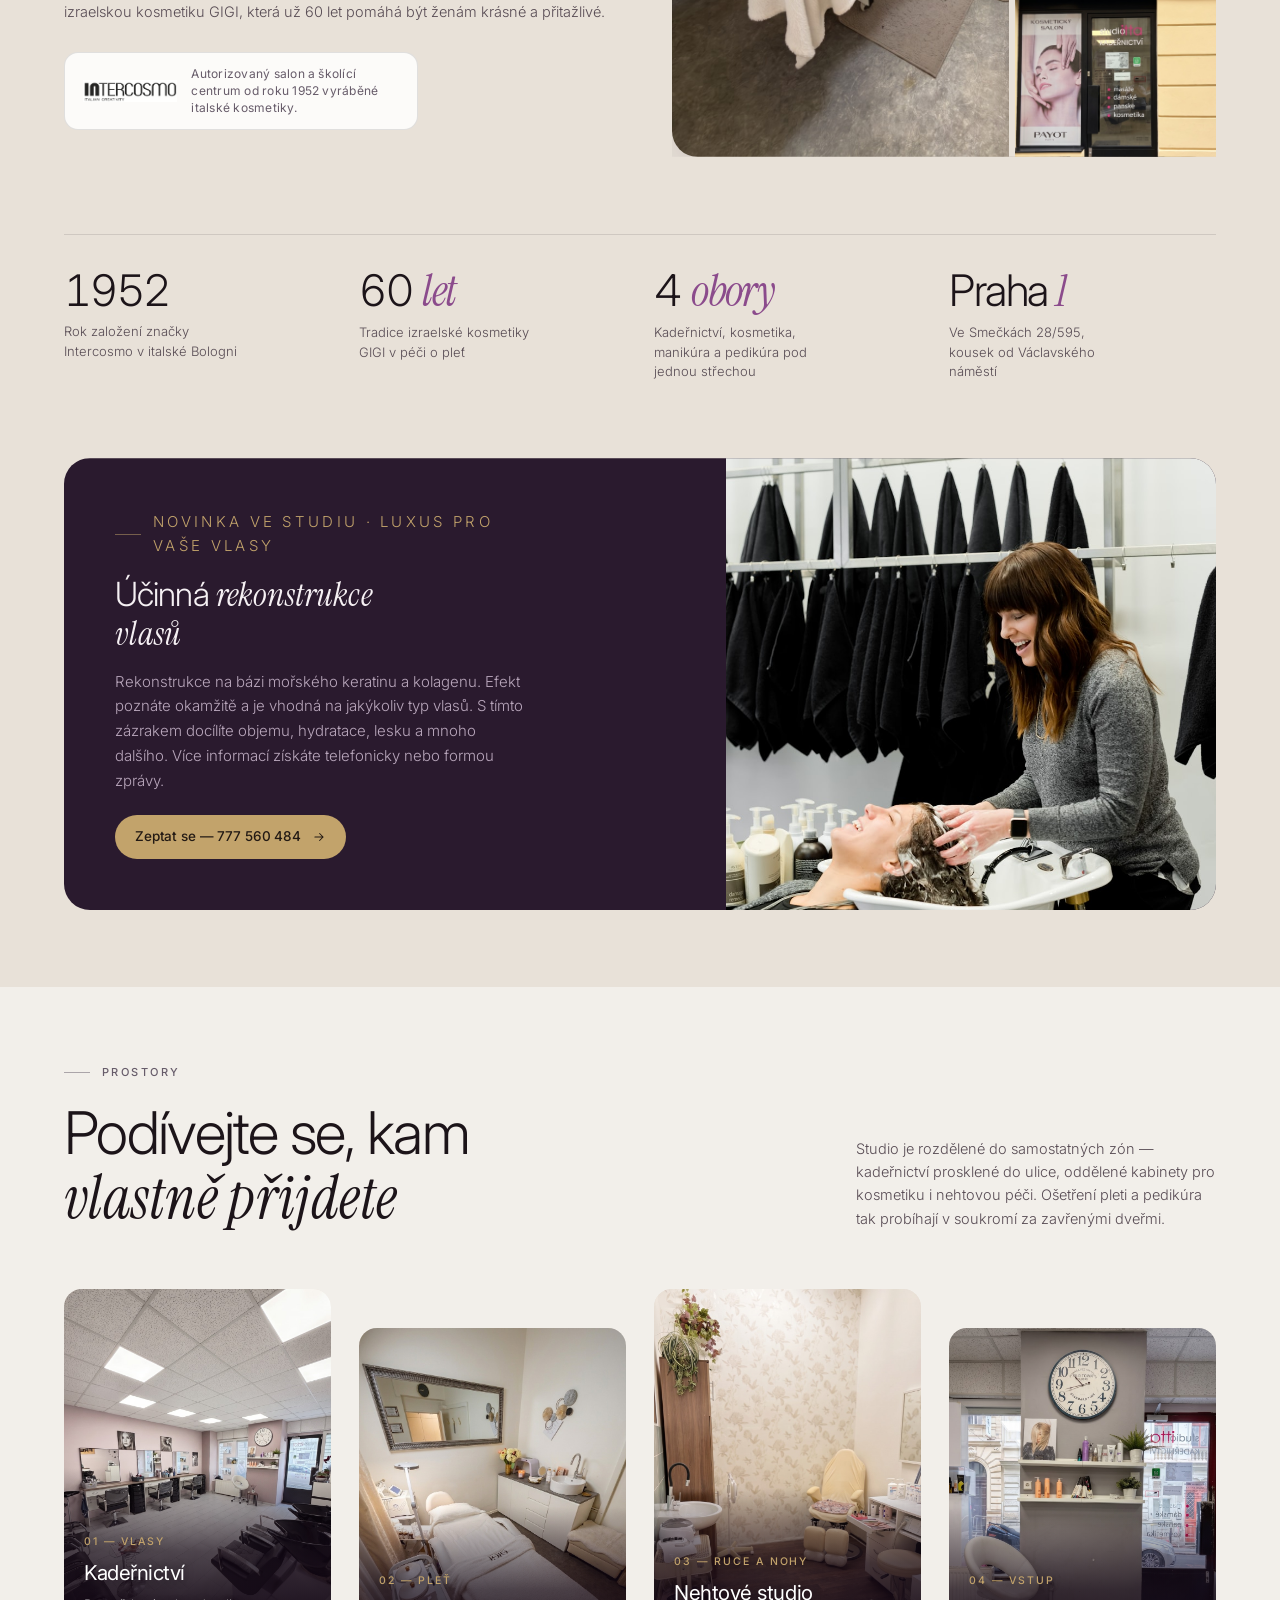
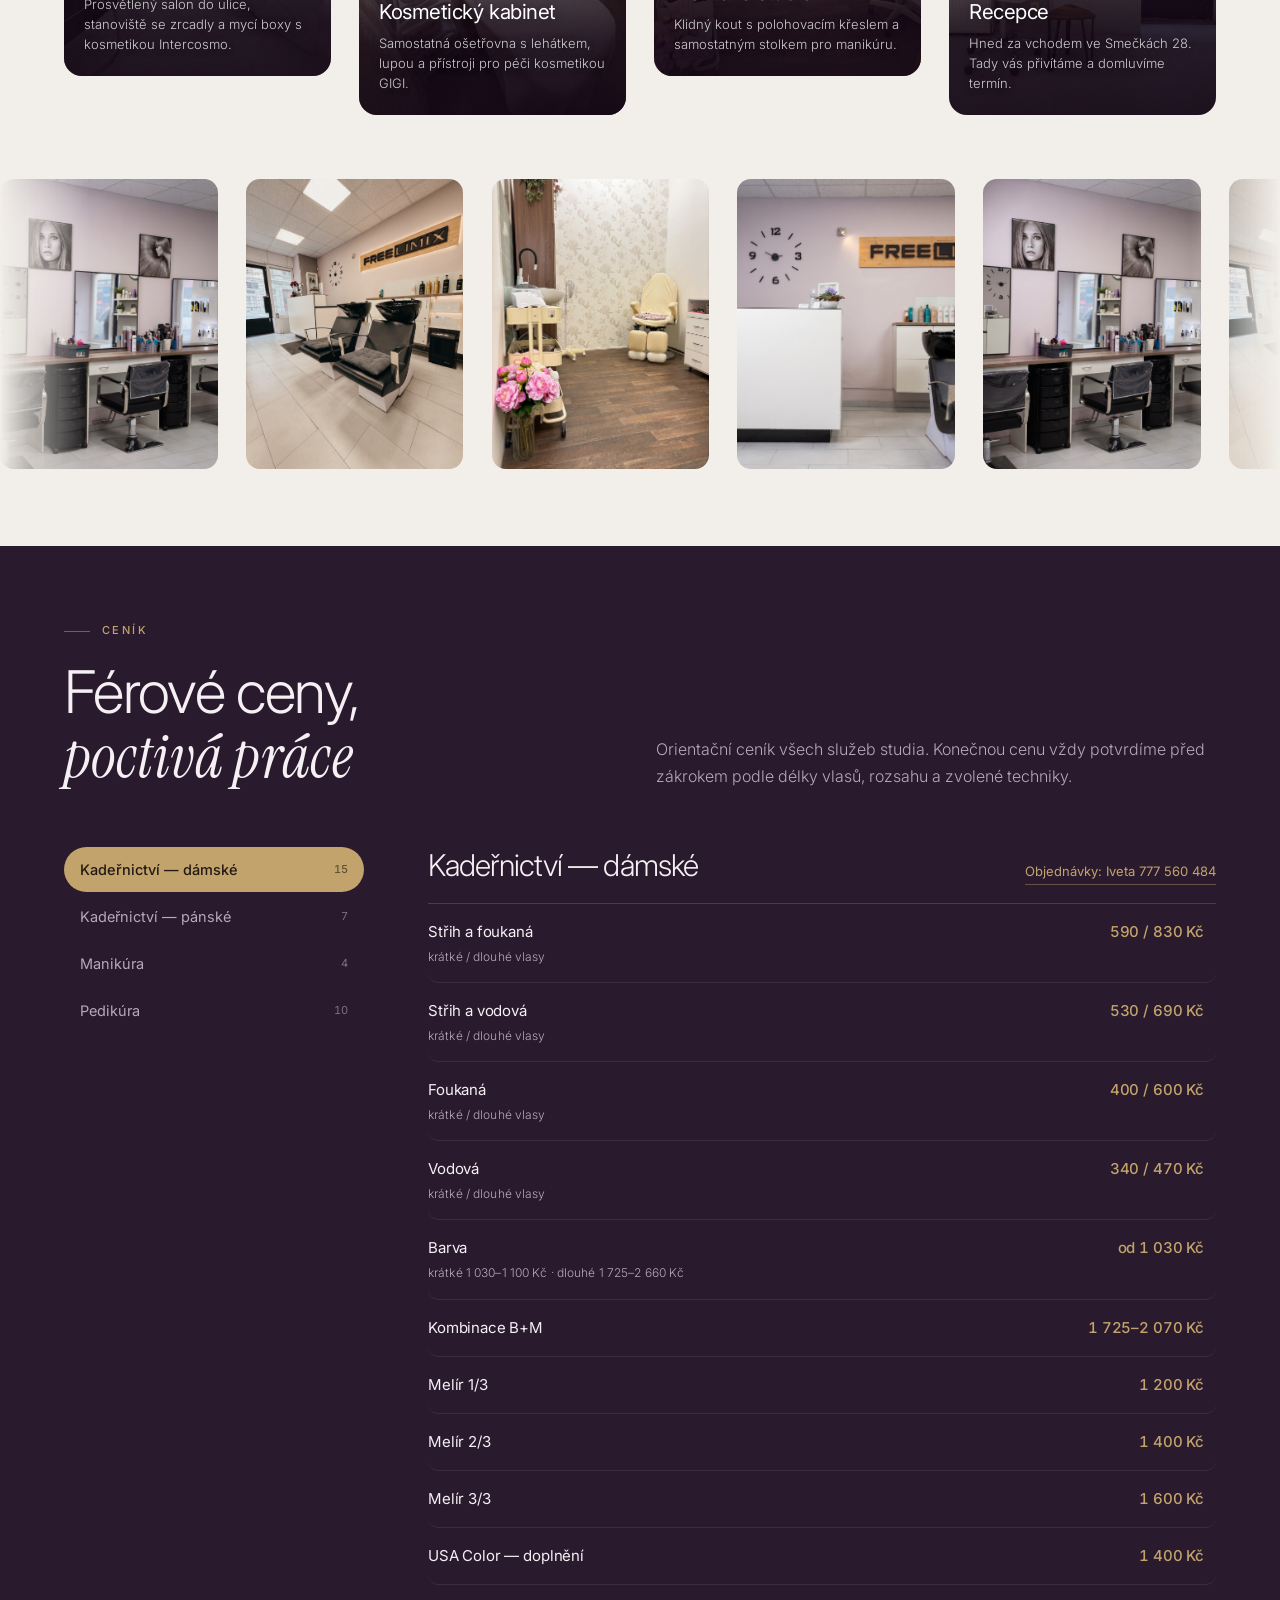
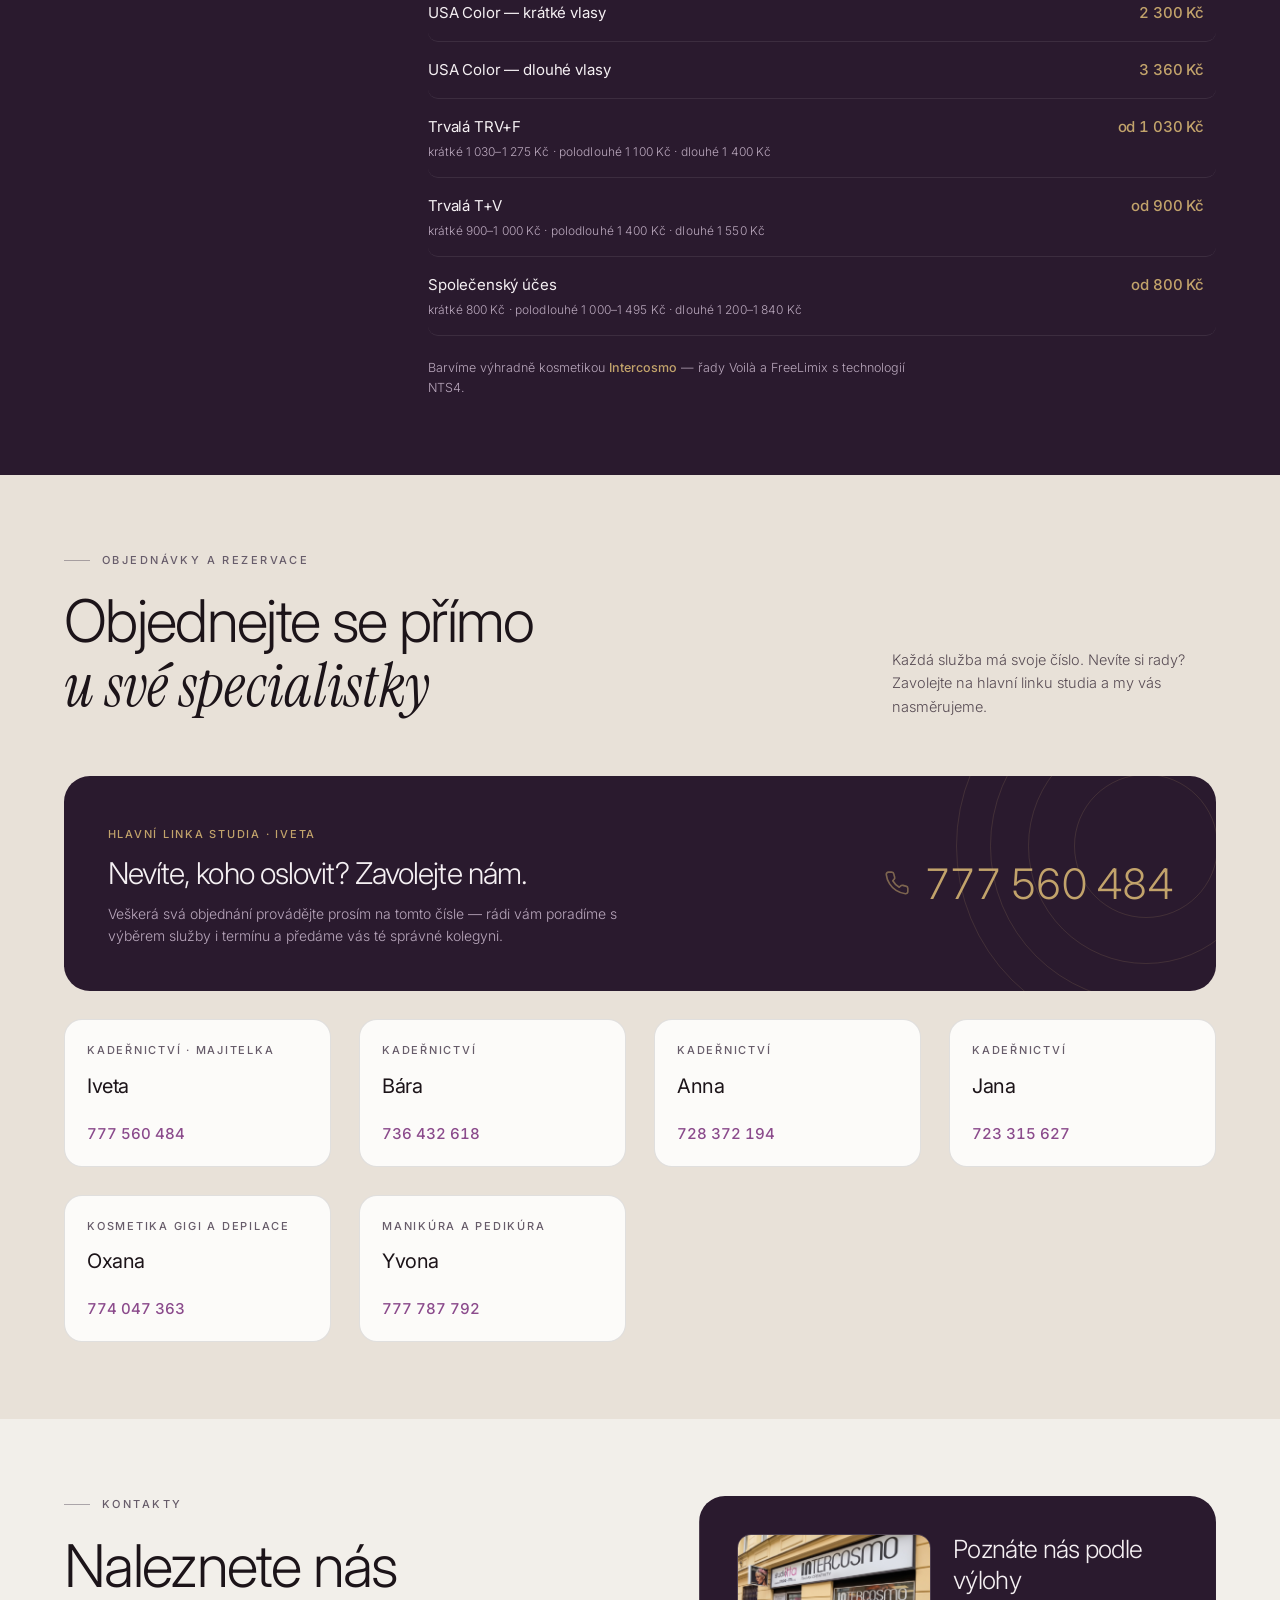
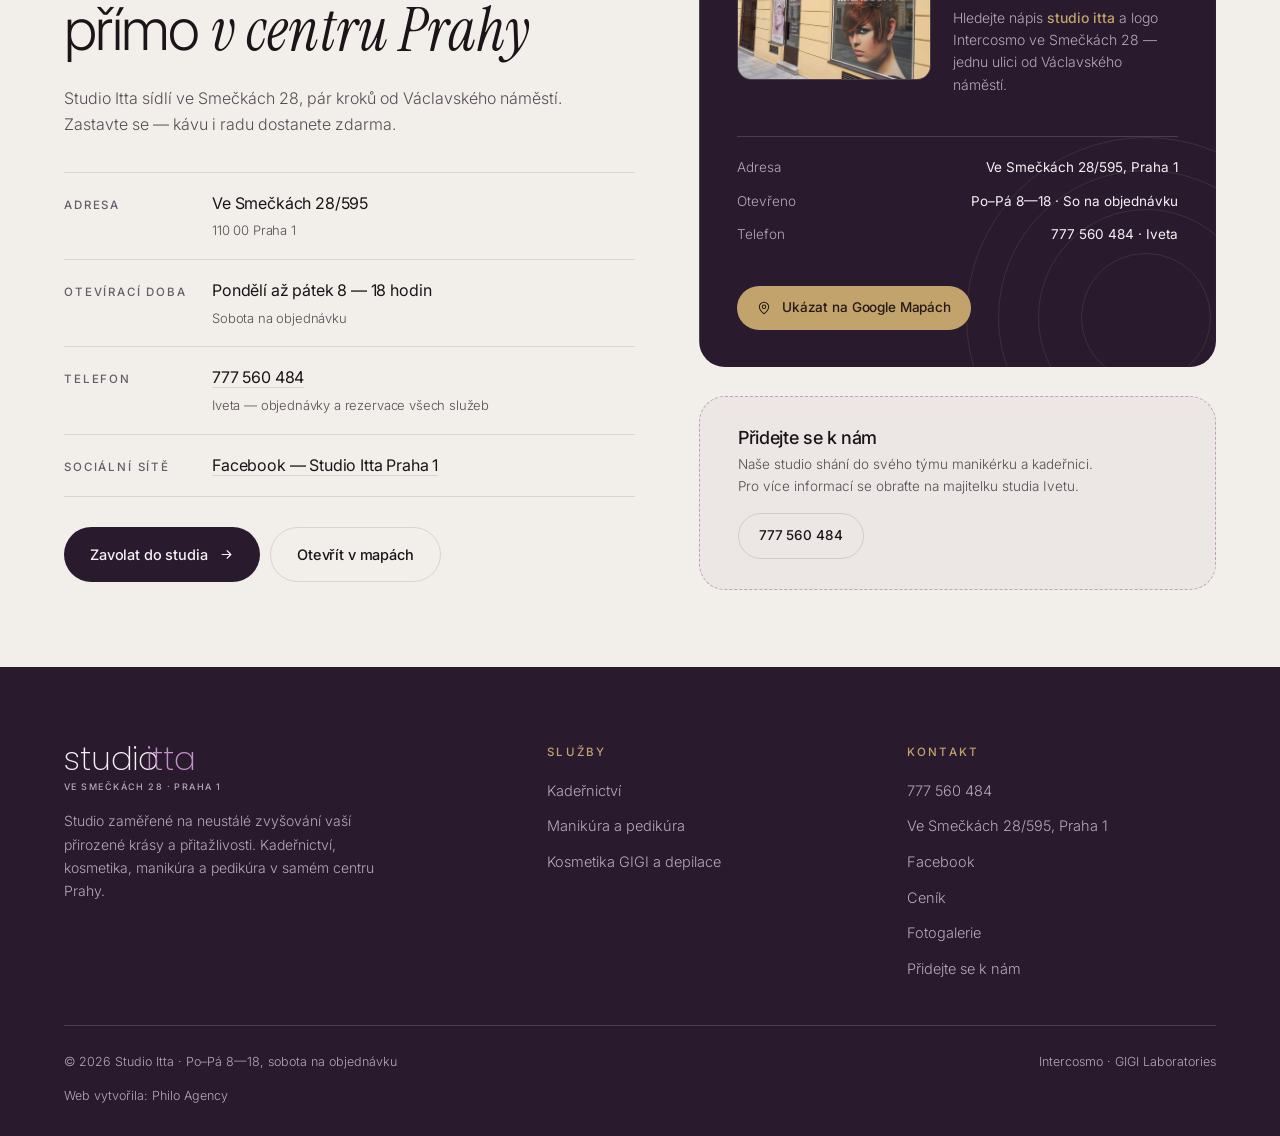
==== commit e0c1f5ed: "Odebrat z jedoucího pásu fotku kabinetu pedikúry Z pásu na hlavní stránce vyřazena fotka studio-pedi" ====
--- a/index.html
+++ b/index.html
@@ -461,15 +461,13 @@
         </div>
       </div>
 
-      <!-- pásmo fotek přes celou šířku — tři identické skupiny kvůli bezešvé smyčce
-           (fotek je málo, dvě skupiny by na širokém monitoru nepokryly celou šířku) -->
+      <!-- pásmo fotek přes celou šířku — čtyři identické skupiny kvůli bezešvé smyčce
+           (fotek je málo, méně skupin by na širokém monitoru nepokrylo celou šířku) -->
       <div class="striproll" aria-label="Fotografie z interiéru Studia Itta">
         <div class="strip-track">
           <div class="strip-group">
             <figure class="strip-item"><img src="assets/studio-kadernictvi-stanoviste.jpg" width="1049" height="1400"
                 loading="lazy" alt="Kadeřnická stanoviště se zrcadly a vozíky na pomůcky"></figure>
-            <figure class="strip-item"><img src="assets/studio-pedikura-mistnost.jpg" width="1049" height="1400"
-                loading="lazy" alt="Kabinet pro pedikúru s polohovacím křeslem, vozíkem a kyticí pivoněk"></figure>
             <figure class="strip-item"><img src="assets/studio-myci-boxy-freelimix.jpg" width="1049" height="1400"
                 loading="lazy" alt="Mycí boxy v kadeřnictví pod dřevěným nápisem FreeLimix"></figure>
             <figure class="strip-item"><img src="assets/studio-pedikura-kout.jpg" width="896" height="1195"
@@ -480,8 +478,6 @@
           <div class="strip-group" aria-hidden="true">
             <figure class="strip-item"><img src="assets/studio-kadernictvi-stanoviste.jpg" width="1049" height="1400"
                 loading="lazy" alt=""></figure>
-            <figure class="strip-item"><img src="assets/studio-pedikura-mistnost.jpg" width="1049" height="1400"
-                loading="lazy" alt=""></figure>
             <figure class="strip-item"><img src="assets/studio-myci-boxy-freelimix.jpg" width="1049" height="1400"
                 loading="lazy" alt=""></figure>
             <figure class="strip-item"><img src="assets/studio-pedikura-kout.jpg" width="896" height="1195"
@@ -492,7 +488,15 @@
           <div class="strip-group" aria-hidden="true">
             <figure class="strip-item"><img src="assets/studio-kadernictvi-stanoviste.jpg" width="1049" height="1400"
                 loading="lazy" alt=""></figure>
-            <figure class="strip-item"><img src="assets/studio-pedikura-mistnost.jpg" width="1049" height="1400"
+            <figure class="strip-item"><img src="assets/studio-myci-boxy-freelimix.jpg" width="1049" height="1400"
+                loading="lazy" alt=""></figure>
+            <figure class="strip-item"><img src="assets/studio-pedikura-kout.jpg" width="896" height="1195"
+                loading="lazy" alt=""></figure>
+            <figure class="strip-item"><img src="assets/studio-recepce-freelimix.jpg" width="1600" height="1199"
+                loading="lazy" alt=""></figure>
+          </div>
+          <div class="strip-group" aria-hidden="true">
+            <figure class="strip-item"><img src="assets/studio-kadernictvi-stanoviste.jpg" width="1049" height="1400"
                 loading="lazy" alt=""></figure>
             <figure class="strip-item"><img src="assets/studio-myci-boxy-freelimix.jpg" width="1049" height="1400"
                 loading="lazy" alt=""></figure>
--- a/assets/site.css
+++ b/assets/site.css
@@ -445,7 +445,7 @@
 }
 .strip-track{
   display:flex;width:max-content;gap:var(--gap);
-  animation:stripscroll 35s linear infinite;will-change:transform;
+  animation:stripscroll 29s linear infinite;will-change:transform;
 }
 .striproll:hover .strip-track,
 .striproll:focus-within .strip-track{animation-play-state:paused}
@@ -458,8 +458,8 @@
 .strip-item:hover img{transform:scale(1.05)}
 @keyframes stripscroll{
   from{transform:translate3d(0,0,0)}
-  /* posun přesně o jednu ze tří skupin (včetně mezery za ní) */
-  to  {transform:translate3d(calc(-100% / 3 - var(--gap) / 3),0,0)}
+  /* posun přesně o jednu ze čtyř skupin (včetně mezery za ní) */
+  to  {transform:translate3d(calc(-25% - var(--gap) * 3 / 4),0,0)}
 }
 
 /* ---------- dárkový poukaz ---------- */
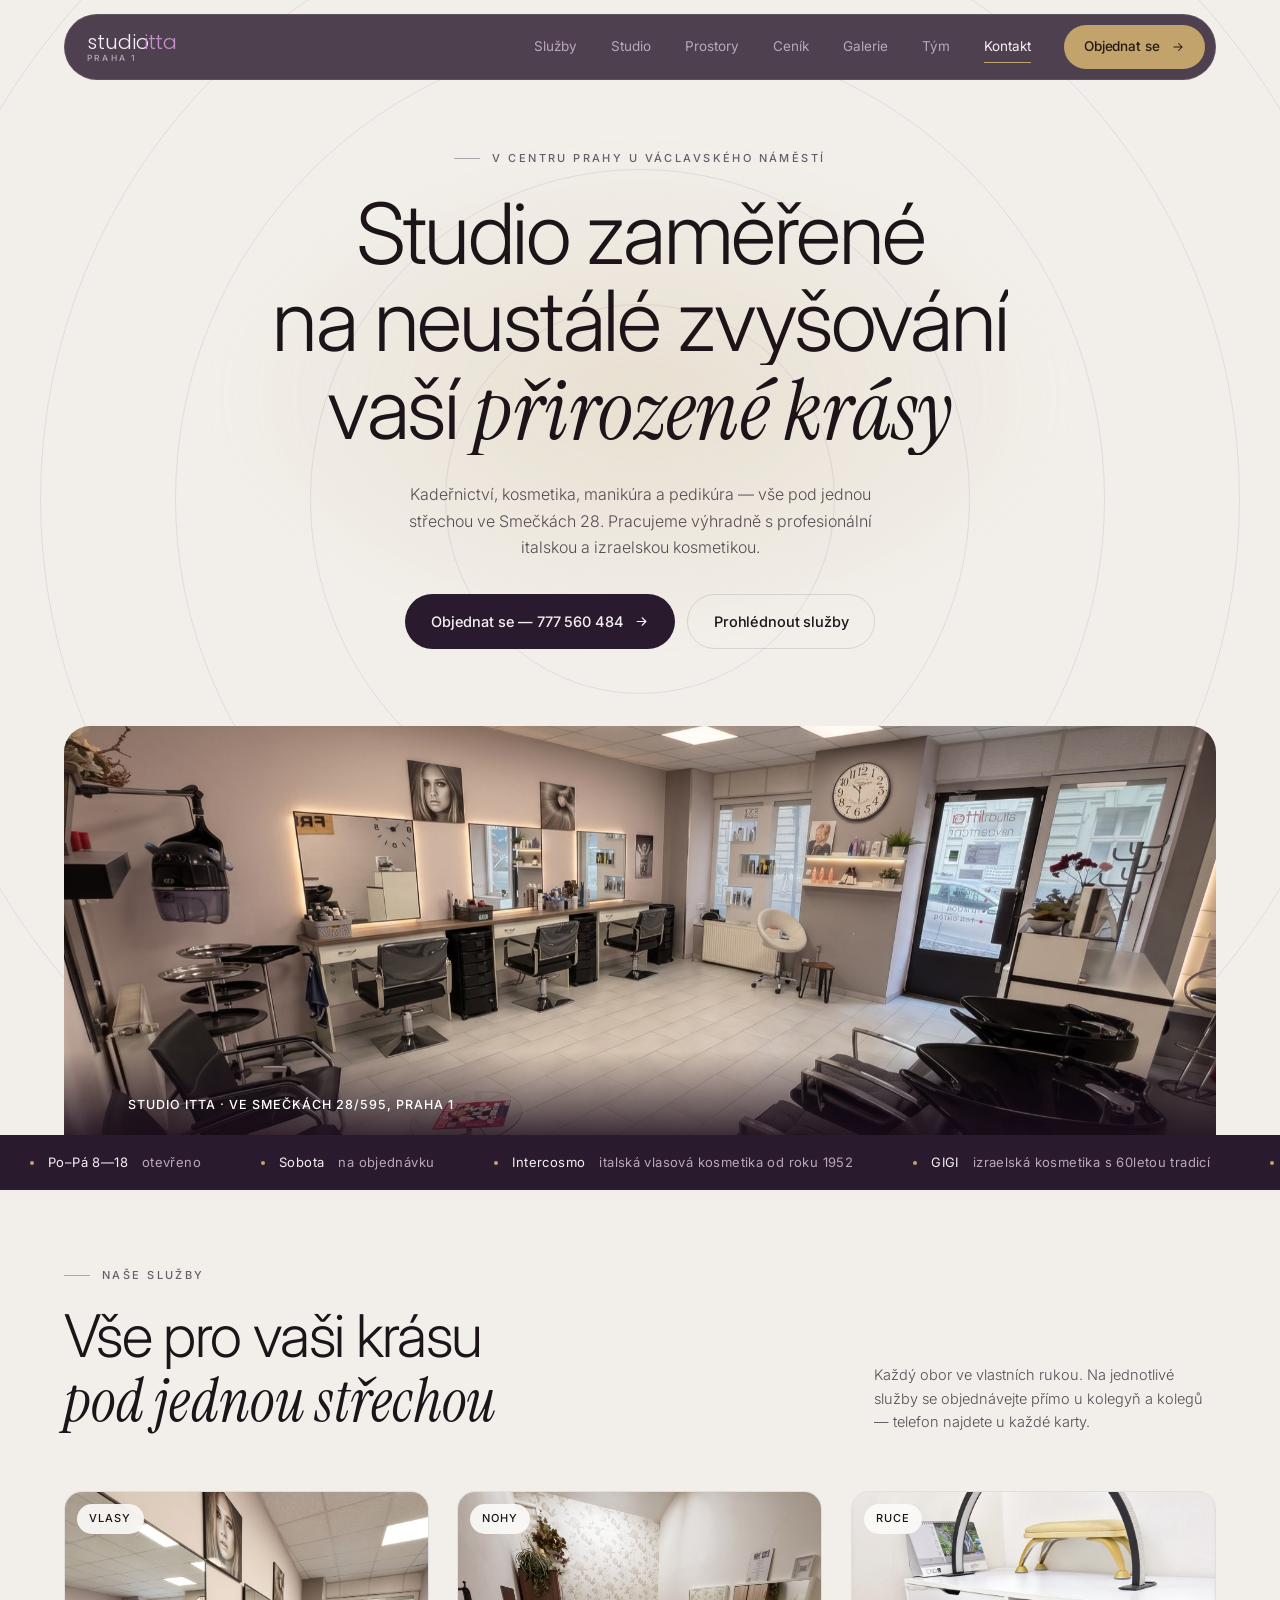
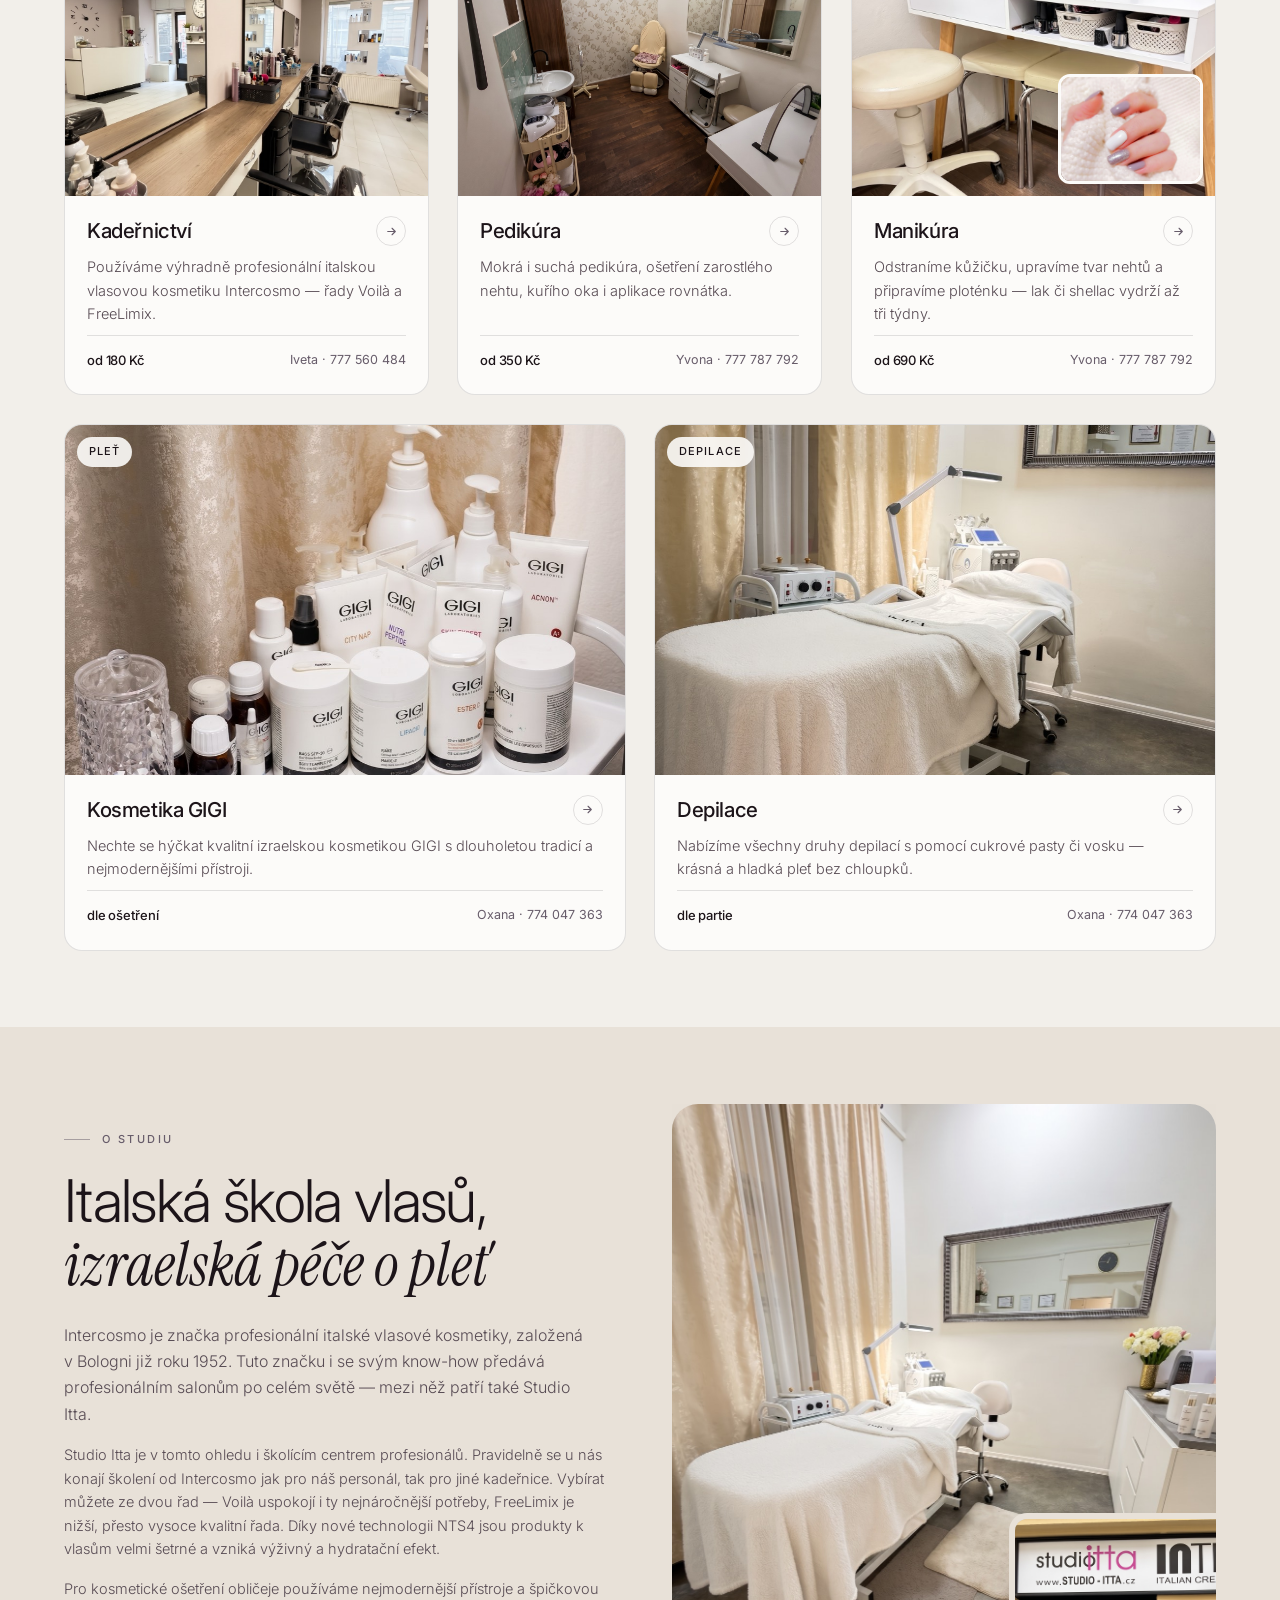
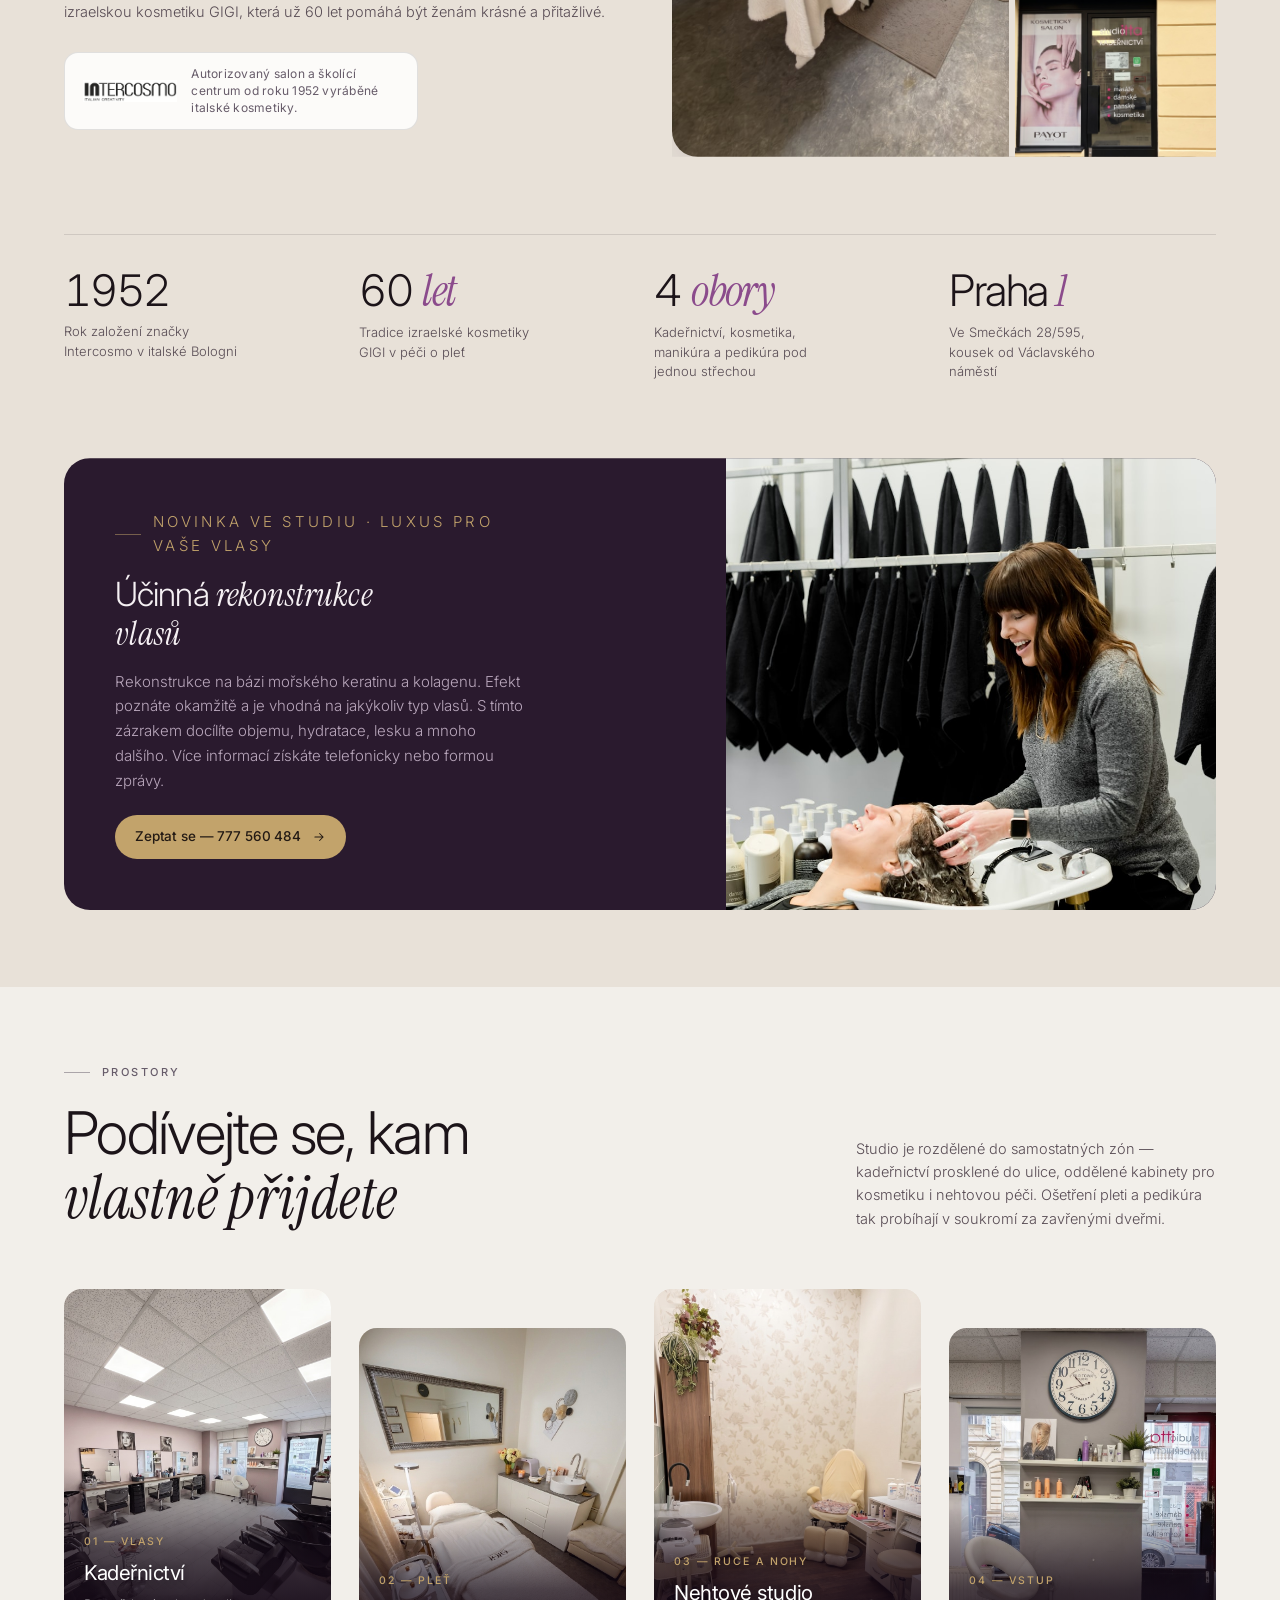
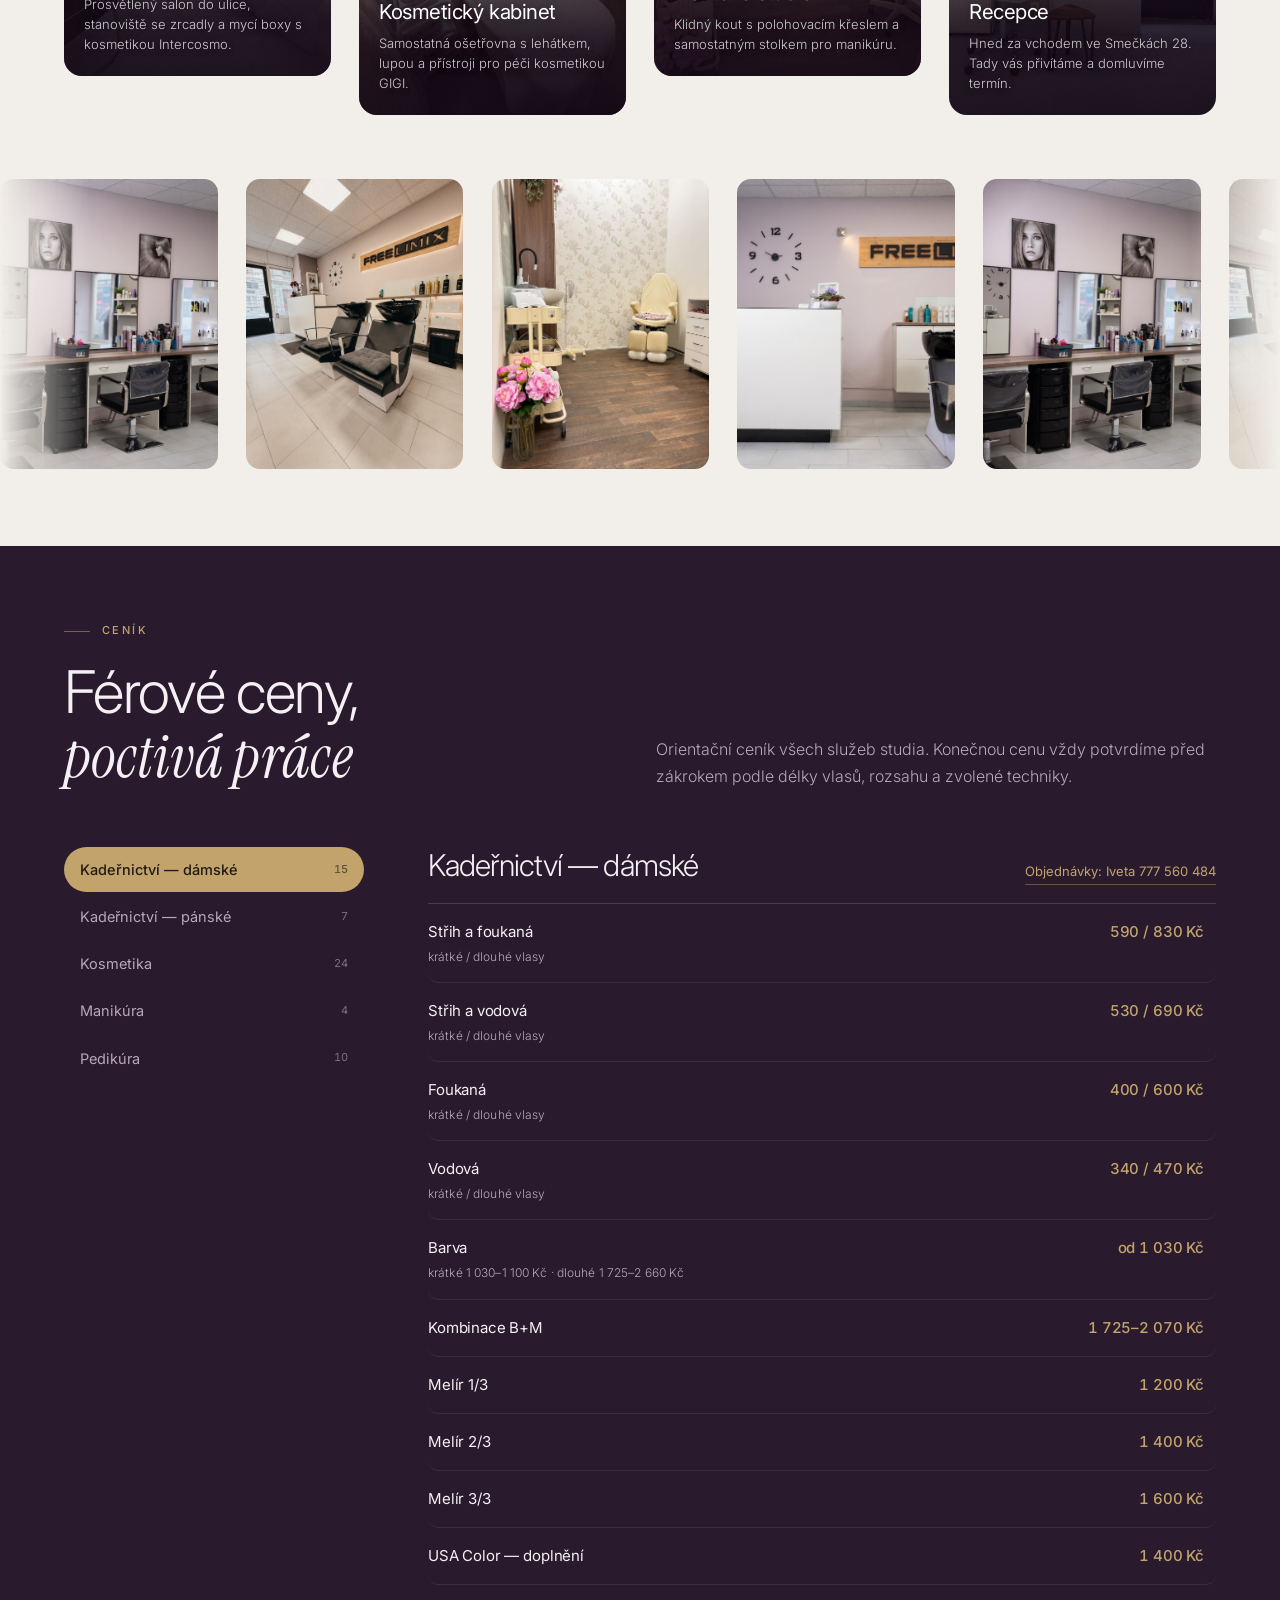
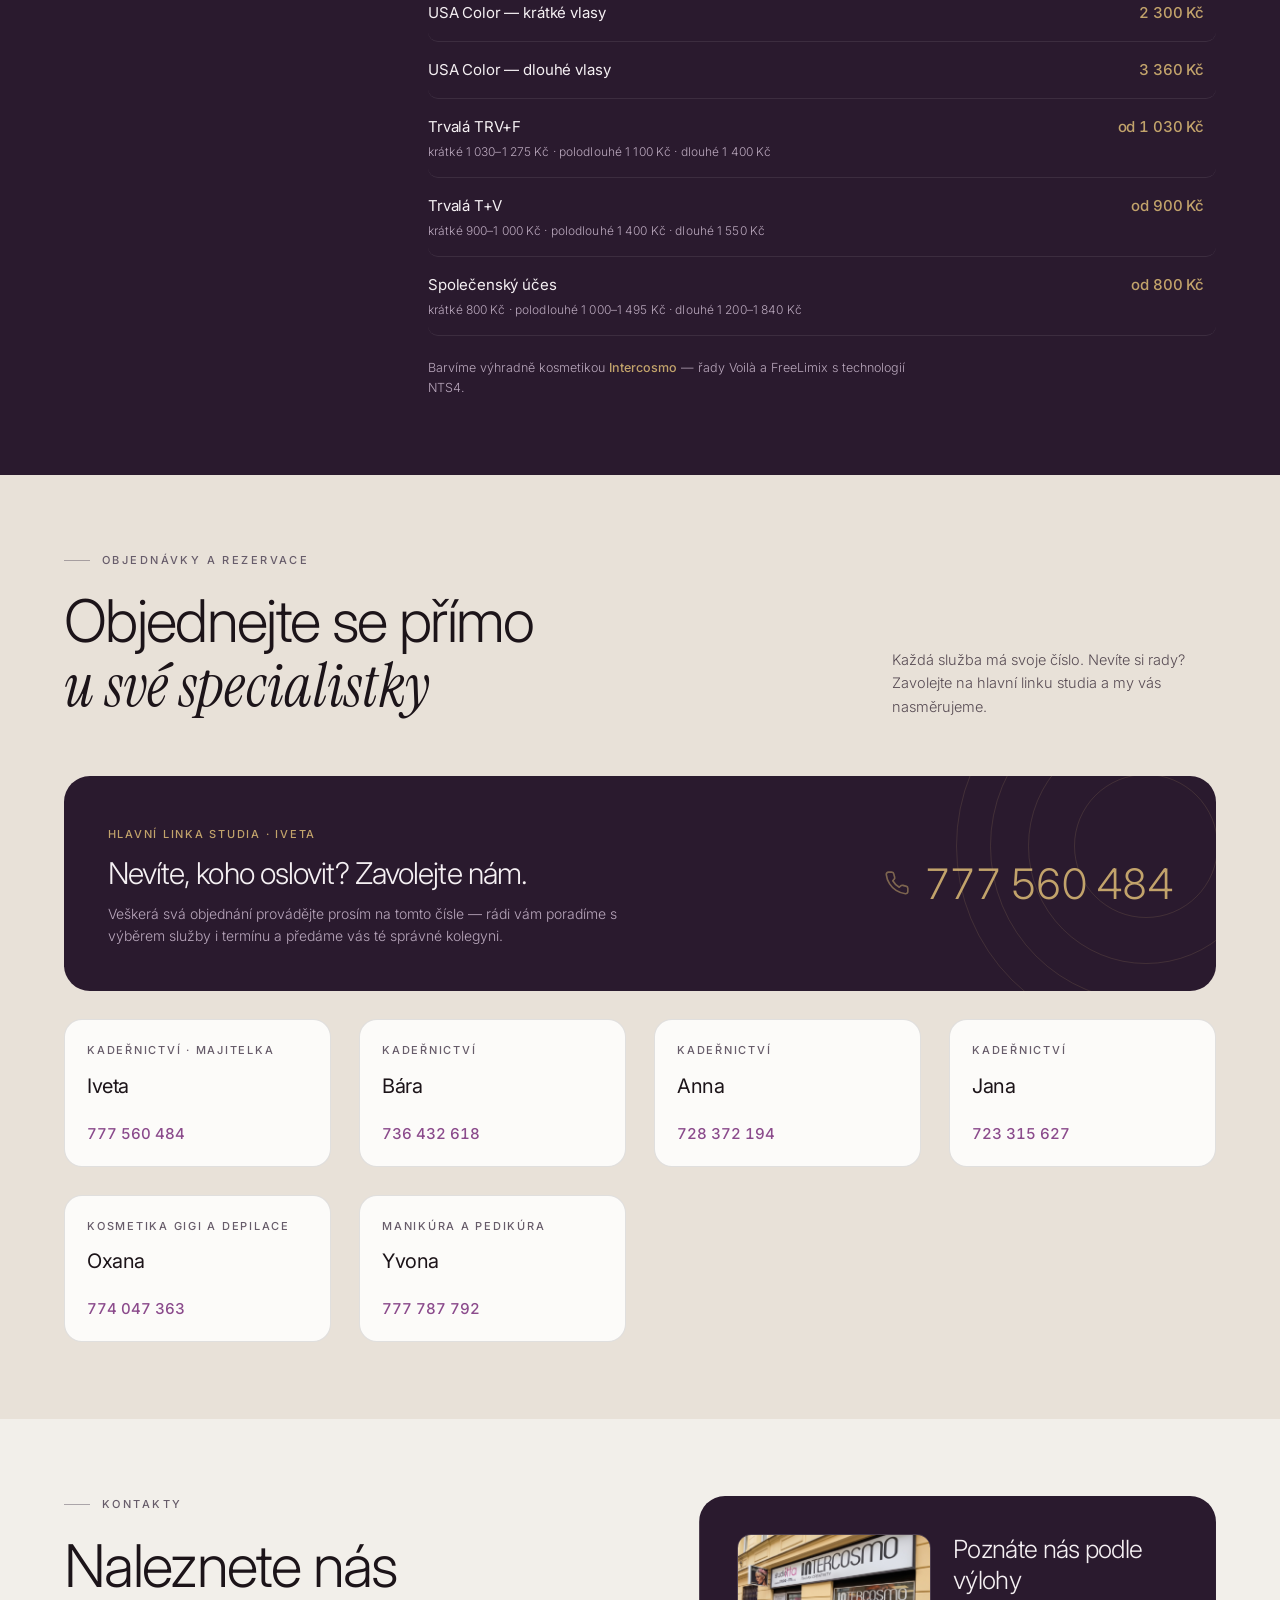
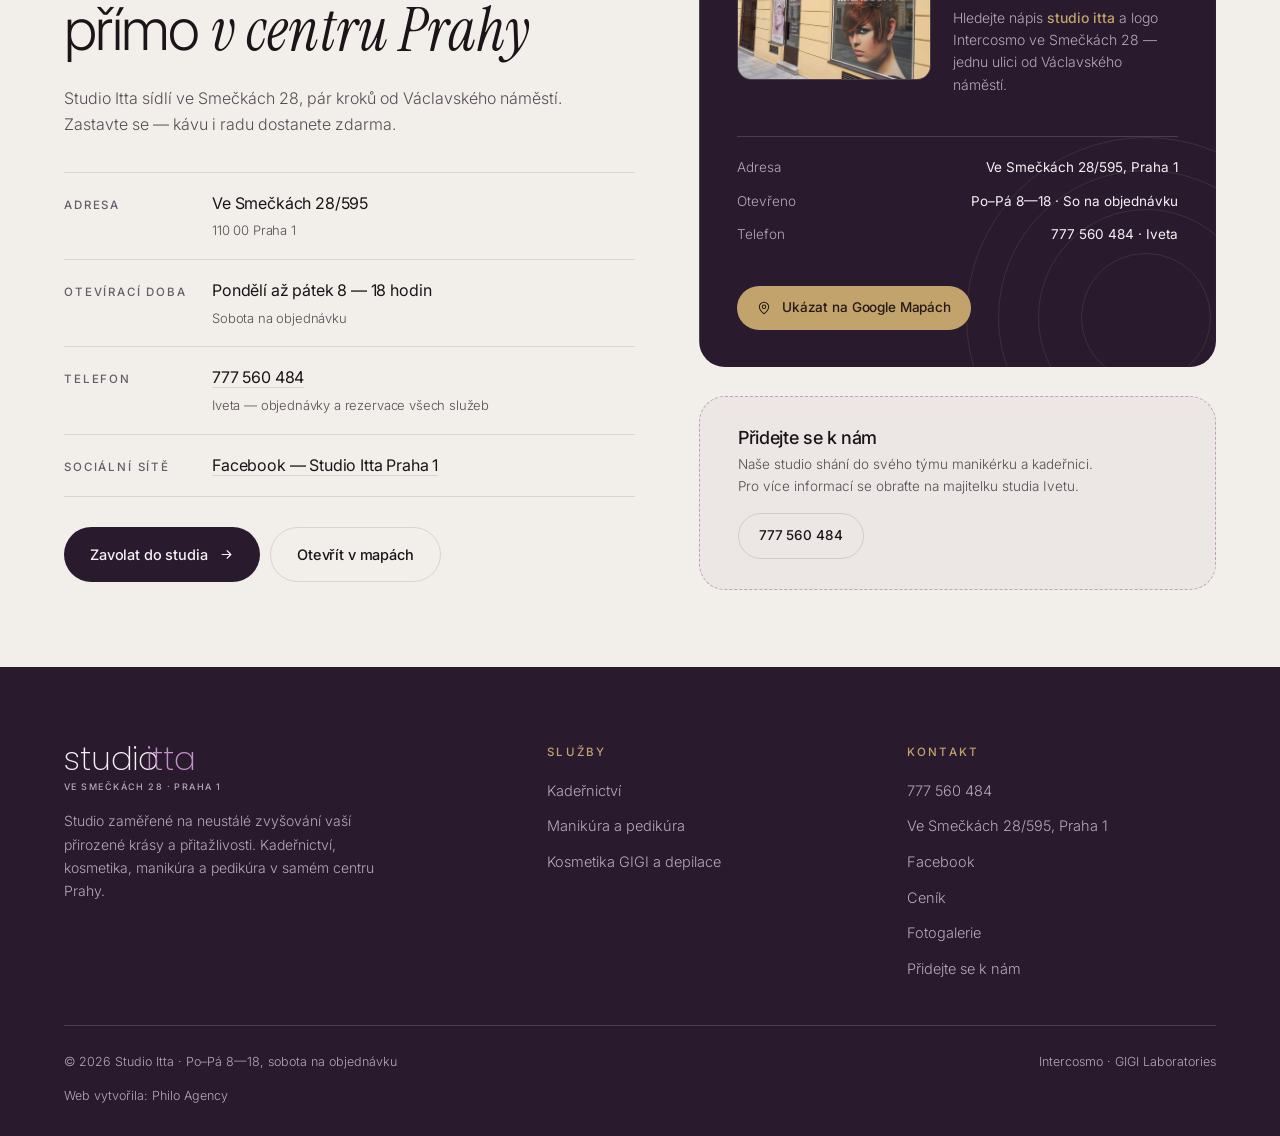
==== commit ac59616c: "Přidat do ceníku záložku Kosmetika Nová záložka Kosmetika (za kadeřnictvím) s 24 službami v pěti sku" ====
--- a/index.html
+++ b/index.html
@@ -529,6 +529,8 @@
                 class="n">15</span></button>
             <button role="tab" id="tab-panske" aria-controls="p-panske" aria-selected="false">Kadeřnictví — pánské <span
                 class="n">7</span></button>
+            <button role="tab" id="tab-kosmetika" aria-controls="p-kosmetika" aria-selected="false">Kosmetika <span
+                class="n">24</span></button>
             <button role="tab" id="tab-manikura" aria-controls="p-manikura" aria-selected="false">Manikúra <span
                 class="n">4</span></button>
             <button role="tab" id="tab-pedikura" aria-controls="p-pedikura" aria-selected="false">Pedikúra <span
@@ -599,6 +601,58 @@
                   class="val">220 Kč</span></div>
               <div class="price-row" style="--i:6"><span class="name">Foukaná, extra-vagantní účes</span><span
                   class="val">250–290 Kč</span></div>
+            </div>
+
+            <!-- Kosmetika -->
+            <div class="price-panel" id="p-kosmetika" role="tabpanel" aria-labelledby="tab-kosmetika" hidden>
+              <div class="price-panel-head">
+                <h3>Kosmetika</h3>
+                <a href="tel:+420774047363">Objednávky: Oxana 774 047 363</a>
+              </div>
+              <div class="price-group" style="--i:0">
+                <h4>Hloubkové čištění</h4>
+                <p>Pravidelné čištění pleti přispívá k jejímu zdravému vzhledu a účinně pomáhá redukovat černé tečky, pupínky i milie.</p>
+              </div>
+              <div class="price-row" style="--i:1"><span class="name">Kombinované hloubkové čištění pleti<small class="meta">60 min · pro všechny typy pleti (mimo aknózní)</small></span><span class="val">1 299 Kč</span></div>
+              <div class="price-row" style="--i:2"><span class="name">Rozšířené kombinované hloubkové čištění pleti + peeling<small class="meta">90 min · pro všechny typy pleti (mimo aknózní)</small></span><span class="val">1 599 Kč</span></div>
+              <div class="price-row" style="--i:3"><span class="name">Hloubkové čištění pro problematickou a aknózní pleť<small class="meta">100 min</small></span><span class="val">1 799 Kč</span></div>
+              <div class="price-row" style="--i:4"><span class="name">Ultrazvukové čištění s karboxyterapií CO2<small class="meta">60 min · pro všechny druhy pleti</small></span><span class="val">1 299 Kč</span></div>
+              <div class="price-row" style="--i:5"><span class="name">Hloubkové čištění zad<small class="meta">60 min · odstranění pupínků a černých teček na zádech</small></span><span class="val">1 299 Kč</span></div>
+              <div class="price-group" style="--i:6">
+                <h4>Anti-age ošetření</h4>
+                <p>Anti-age ošetření pomáhá zpomalit projevy stárnutí a udržet pleť svěží a pružnou.</p>
+              </div>
+              <div class="price-row" style="--i:7"><span class="name">Radiofrekvenční lifting obličeje<small class="meta">60 min</small></span><span class="val">1 299 Kč</span></div>
+              <div class="price-row" style="--i:8"><span class="name">Anti-age s Bioplazmou + peeling<small class="meta">60 min · pro všechny typy pleti</small></span><span class="val">1 599 Kč</span></div>
+              <div class="price-row" style="--i:9"><span class="name">Anti-age s Nutri-Peptide + peeling<small class="meta">90 min · pro všechny typy pleti</small></span><span class="val">1 799 Kč</span></div>
+              <div class="price-row" style="--i:10"><span class="name">New Age G4 — víceúrovňová obnova pleti<small class="meta">60 min · vhodné pro velmi suchou a citlivou pleť</small></span><span class="val">1 799 Kč</span></div>
+              <div class="price-row" style="--i:11"><span class="name">Anti-age s karboxyterapií a Bioplazmou (Deluxe)<small class="meta">100 min · pro všechny typy pleti, redukce pigmentových skvrn · LED terapie jako dárek</small></span><span class="val">2 299 Kč</span></div>
+              <div class="price-group" style="--i:12">
+                <h4>Peeling</h4>
+                <p>Peeling účinně čistí pleť do hloubky, podporuje její přirozenou obnovu a působí napříč jednotlivými vrstvami pokožky.</p>
+              </div>
+              <div class="price-row" style="--i:13"><span class="name">Peeling mandlový koktejl anti-age 50+<small class="meta">60 min · pro všechny druhy pleti</small></span><span class="val">1 499 Kč</span></div>
+              <div class="price-row" style="--i:14"><span class="name">Peeling anti-age pro citlivou pleť<small class="meta">60 min</small></span><span class="val">1 499 Kč</span></div>
+              <div class="price-row" style="--i:15"><span class="name">Peeling anti-age pro mastnou a kombinovanou pleť<small class="meta">60 min</small></span><span class="val">1 499 Kč</span></div>
+              <div class="price-row" style="--i:16"><span class="name">Peeling mléčný — pro všechny druhy pleti<small class="meta">60 min</small></span><span class="val">1 499 Kč</span></div>
+              <div class="price-group" style="--i:17">
+                <h4>Depilace obličeje a úprava obočí</h4>
+                <p>Hladká pleť bez chloupků je krásná nejen na dotek.</p>
+              </div>
+              <div class="price-row" style="--i:18"><span class="name">Horní ret</span><span class="val">150 Kč</span></div>
+              <div class="price-row" style="--i:19"><span class="name">Brada</span><span class="val">150 Kč</span></div>
+              <div class="price-row" style="--i:20"><span class="name">Úprava obočí</span><span class="val">150 Kč</span></div>
+              <div class="price-row" style="--i:21"><span class="name">Barvení obočí<small class="meta">nutné objednat předem</small></span><span class="val">200 Kč</span></div>
+              <div class="price-row" style="--i:22"><span class="name">Laminace obočí<small class="meta">nutné objednat předem</small></span><span class="val">300 Kč</span></div>
+              <div class="price-row" style="--i:23"><span class="name">Barvení a laminace obočí<small class="meta">nutné objednat předem</small></span><span class="val">400 Kč</span></div>
+              <div class="price-group" style="--i:24">
+                <h4>Dodatečné ošetření</h4>
+                <p>Vhodné jako doplněk hlavního ošetření.</p>
+              </div>
+              <div class="price-row" style="--i:25"><span class="name">Kryoterapie<small class="meta">10 min</small></span><span class="val">200 Kč</span></div>
+              <div class="price-row" style="--i:26"><span class="name">Fonoforéza<small class="meta">10 min</small></span><span class="val">200 Kč</span></div>
+              <div class="price-row" style="--i:27"><span class="name">Světelná terapie s LED maskou<small class="meta">15–20 min</small></span><span class="val">200 Kč</span></div>
+              <div class="price-row" style="--i:28"><span class="name">Hloubkové manuální čištění k ošetření anti-age<small class="meta">pouze v kombinaci s jakýmkoliv anti-age ošetřením</small></span><span class="val">100–200 Kč</span></div>
             </div>
 
             <!-- Manikúra -->
--- a/assets/site.css
+++ b/assets/site.css
@@ -396,6 +396,14 @@
   animation:rowIn .6s var(--e-out) forwards;animation-delay:calc(var(--i,0) * 38ms);
 }
 @keyframes rowIn{to{opacity:1;transform:none}}
+/* skupina uvnitř dlouhého panelu (kosmetika): nadpis + krátký popis */
+.price-group{
+  padding:34px 0 8px;
+  opacity:0;transform:translateY(12px);
+  animation:rowIn .6s var(--e-out) forwards;animation-delay:calc(var(--i,0) * 38ms);
+}
+.price-group h4{font-size:11.5px;letter-spacing:.18em;text-transform:uppercase;color:var(--gold);font-weight:500}
+.price-group p{margin-top:8px;font-size:13px;line-height:1.6;color:var(--on-deep-2);font-weight:300;max-width:60ch}
 .price-row:hover{background:rgba(245,240,243,.045);padding-left:12px}
 .price-row .name{font-size:15px;font-weight:400;color:var(--on-deep);letter-spacing:-.01em}
 .price-row .meta{display:block;font-size:12px;color:var(--on-deep-2);margin-top:3px;font-weight:300;letter-spacing:.01em}
@@ -676,7 +684,7 @@
 @media (prefers-reduced-motion: reduce){
   html{scroll-behavior:auto}
   *,*::before,*::after{animation-duration:.001ms !important;animation-iteration-count:1 !important;transition-duration:.001ms !important}
-  .line>span,.fade-up,.r,.r-clip,.price-row{transform:none !important;opacity:1 !important;clip-path:none !important}
+  .line>span,.fade-up,.r,.r-clip,.price-row,.price-group{transform:none !important;opacity:1 !important;clip-path:none !important}
   .hero-figure{clip-path:none !important}
   .band-track,.strip-track{animation:none !important}
   .striproll{overflow-x:auto}
@@ -723,23 +731,17 @@
 }
 .wall-head h2{font-size:clamp(23px,2.6vw,34px);font-weight:300;letter-spacing:-.032em}
 
-/* ---------- zdivo ---------- */
-.wall-grid{--cols:3;columns:var(--cols);column-gap:var(--gap)}
-/* s JS (galerie.js): fotky jdou po řádcích zleva, neúplná poslední řada tak začíná vlevo;
-   samotné CSS columns řadí po sloupcích a vyrovnáváním výšek zbytek odsouvají doprava */
-.wall-grid.is-rows{
-  display:grid;grid-template-columns:repeat(var(--cols),minmax(0,1fr));
-  grid-auto-rows:1px;grid-auto-flow:row dense;align-items:start;
-}
-.wall-grid.is-rows .shot{margin-bottom:0}
+/* ---------- mřížka: všechny dlaždice mají stejný poměr 3:4, řady jsou zarovnané;
+   fotky na šířku se ořezávají (object-position u konkrétní fotky), lightbox ukáže celou ---------- */
+.wall-grid{--cols:3;display:grid;grid-template-columns:repeat(var(--cols),minmax(0,1fr));gap:var(--gap)}
 .shot{
-  break-inside:avoid;margin-bottom:var(--gap);position:relative;
+  position:relative;
   border-radius:var(--radius);overflow:hidden;background:var(--bg-alt);
   cursor:pointer;display:block;width:100%;padding:0;border:0;text-align:left;
   transition:transform .55s var(--e-out) var(--d,0s), opacity .8s var(--e-out) var(--d,0s),
              box-shadow .55s var(--e-out);
 }
-.shot img{width:100%;height:auto;display:block;transition:transform 1.1s var(--e-out)}
+.shot img{width:100%;height:auto;aspect-ratio:3/4;object-fit:cover;display:block;transition:transform 1.1s var(--e-out)}
 .shot:hover{transform:translateY(-5px);box-shadow:0 28px 54px -32px rgba(42,26,46,.55)}
 .shot:hover img{transform:scale(1.05)}
 .shot:focus-visible{outline:2px solid var(--brand);outline-offset:3px}
@@ -800,7 +802,6 @@
 .lb-close:focus-visible{outline:2px solid var(--gold);outline-offset:3px}
 
 @media (max-width:1000px){
-  .wall-grid{--cols:2}
   .lb-prev{left:6px} .lb-next{right:6px}
   .lb-stage{max-width:94vw}
 }
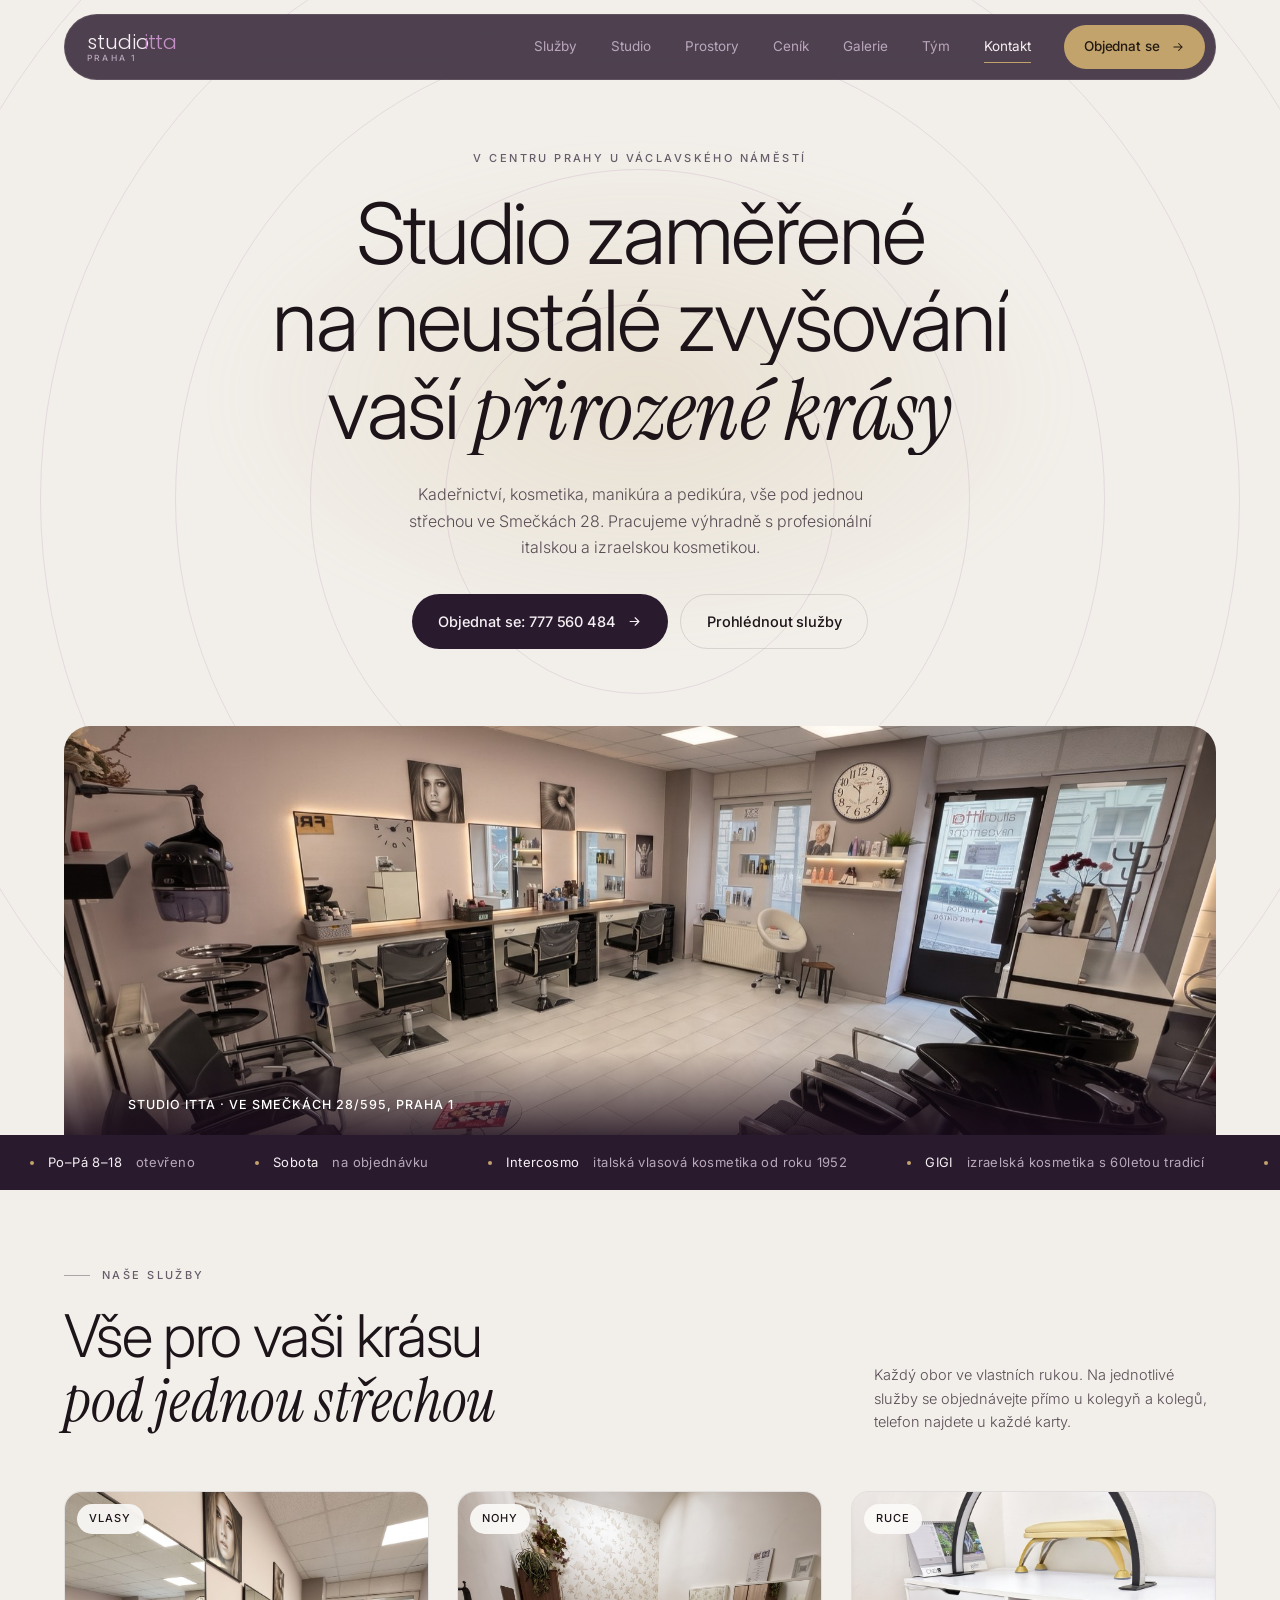
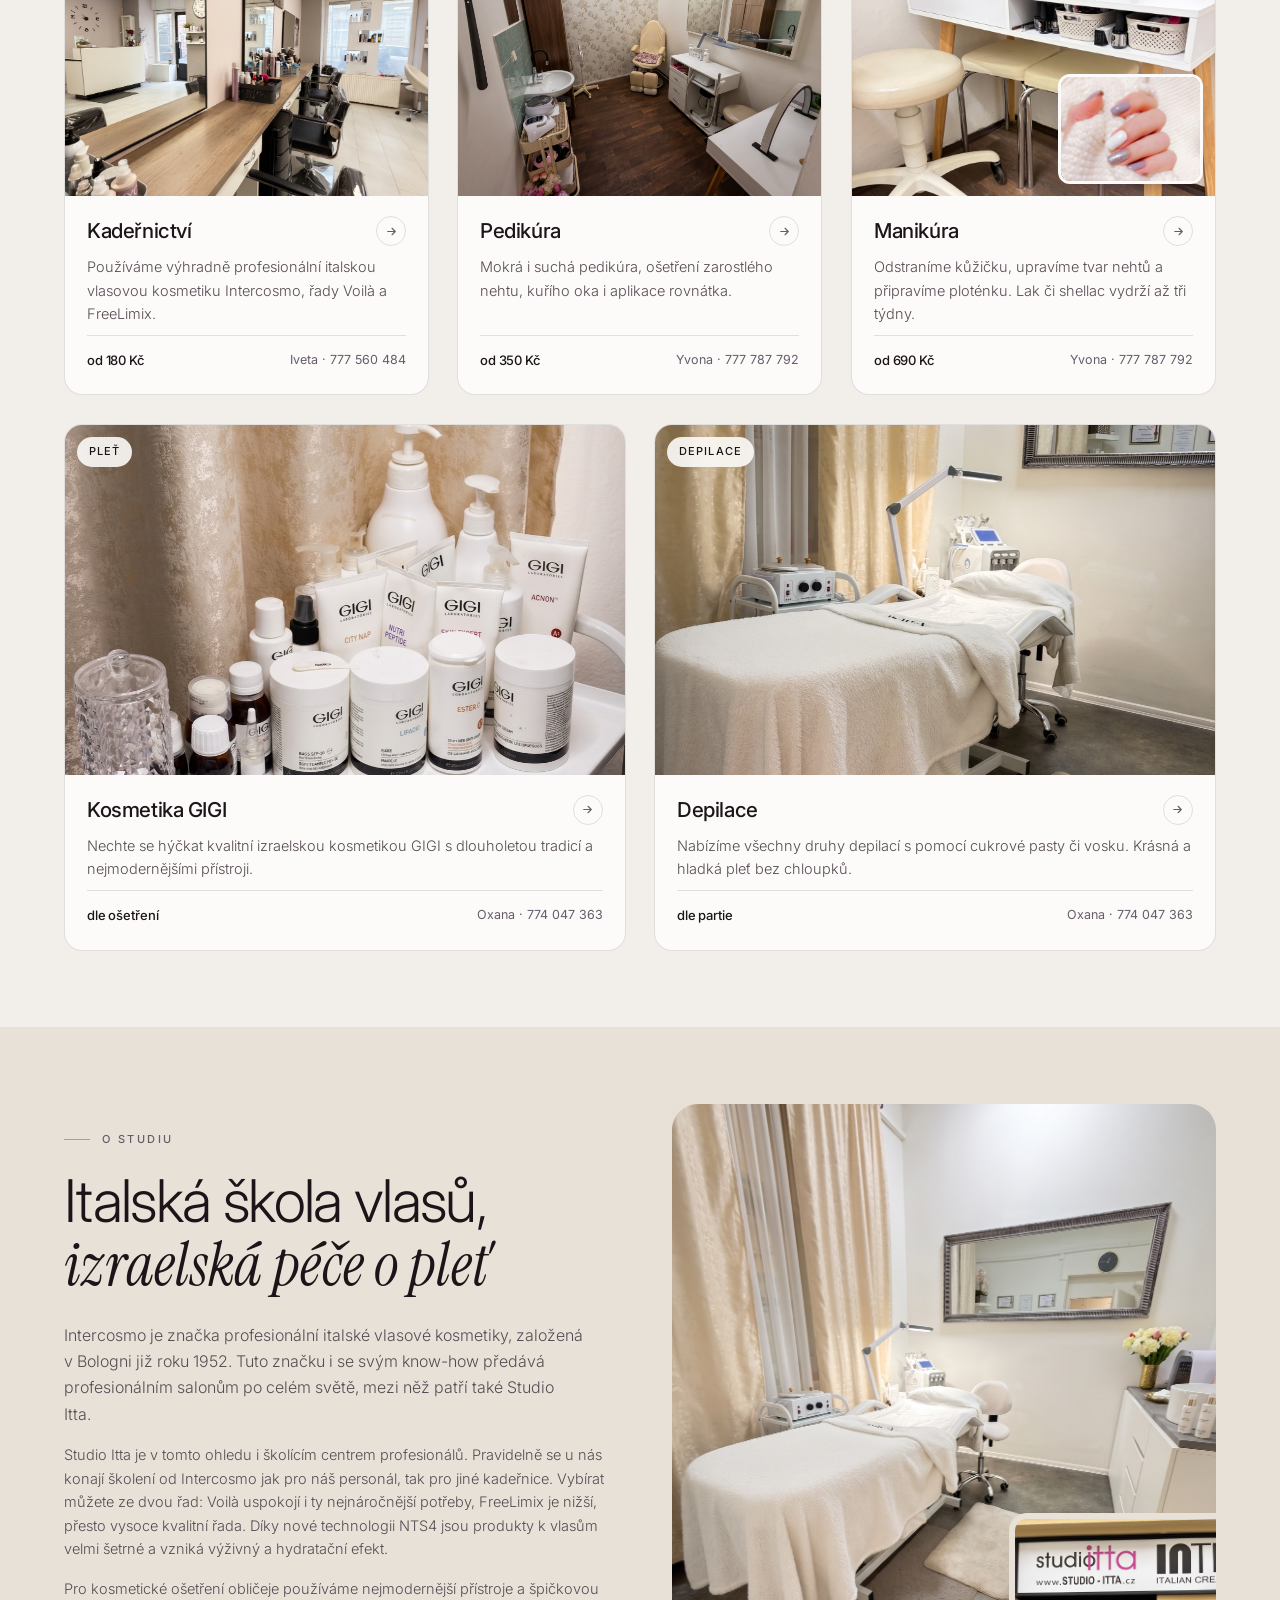
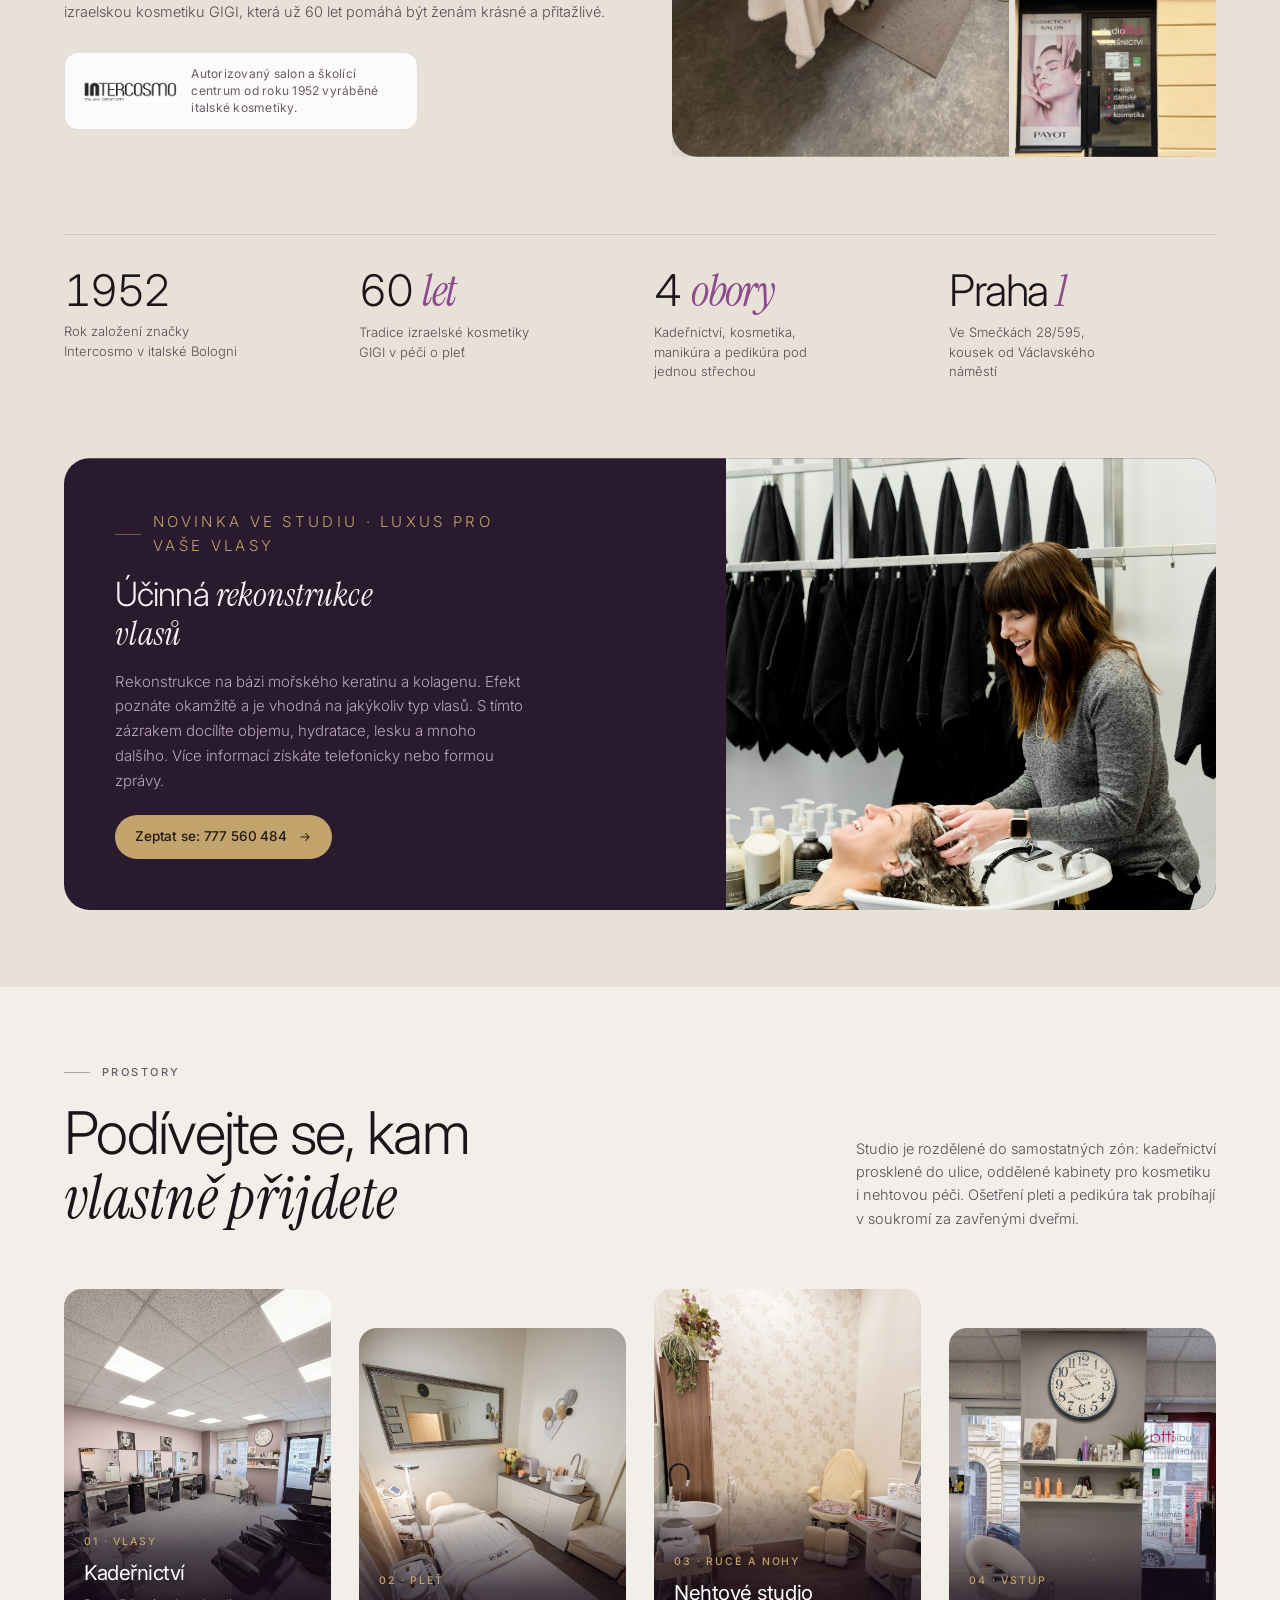
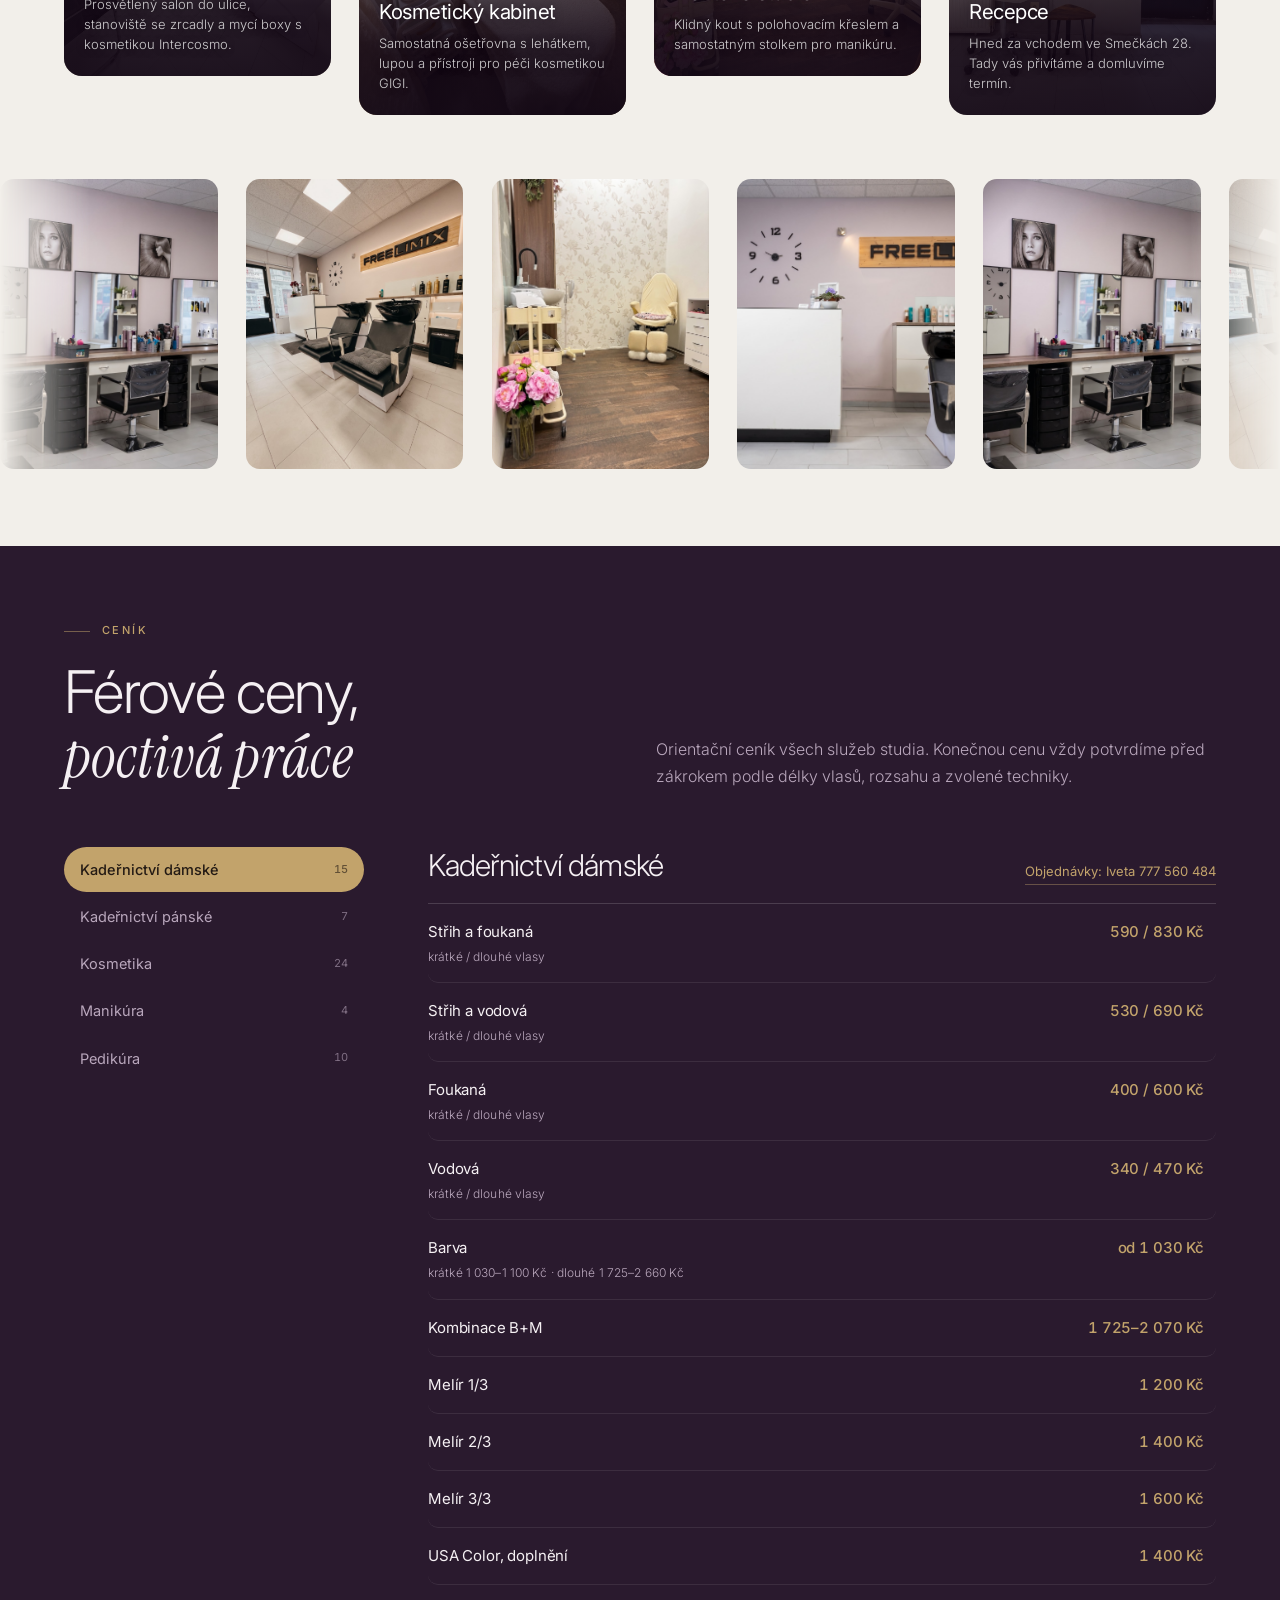
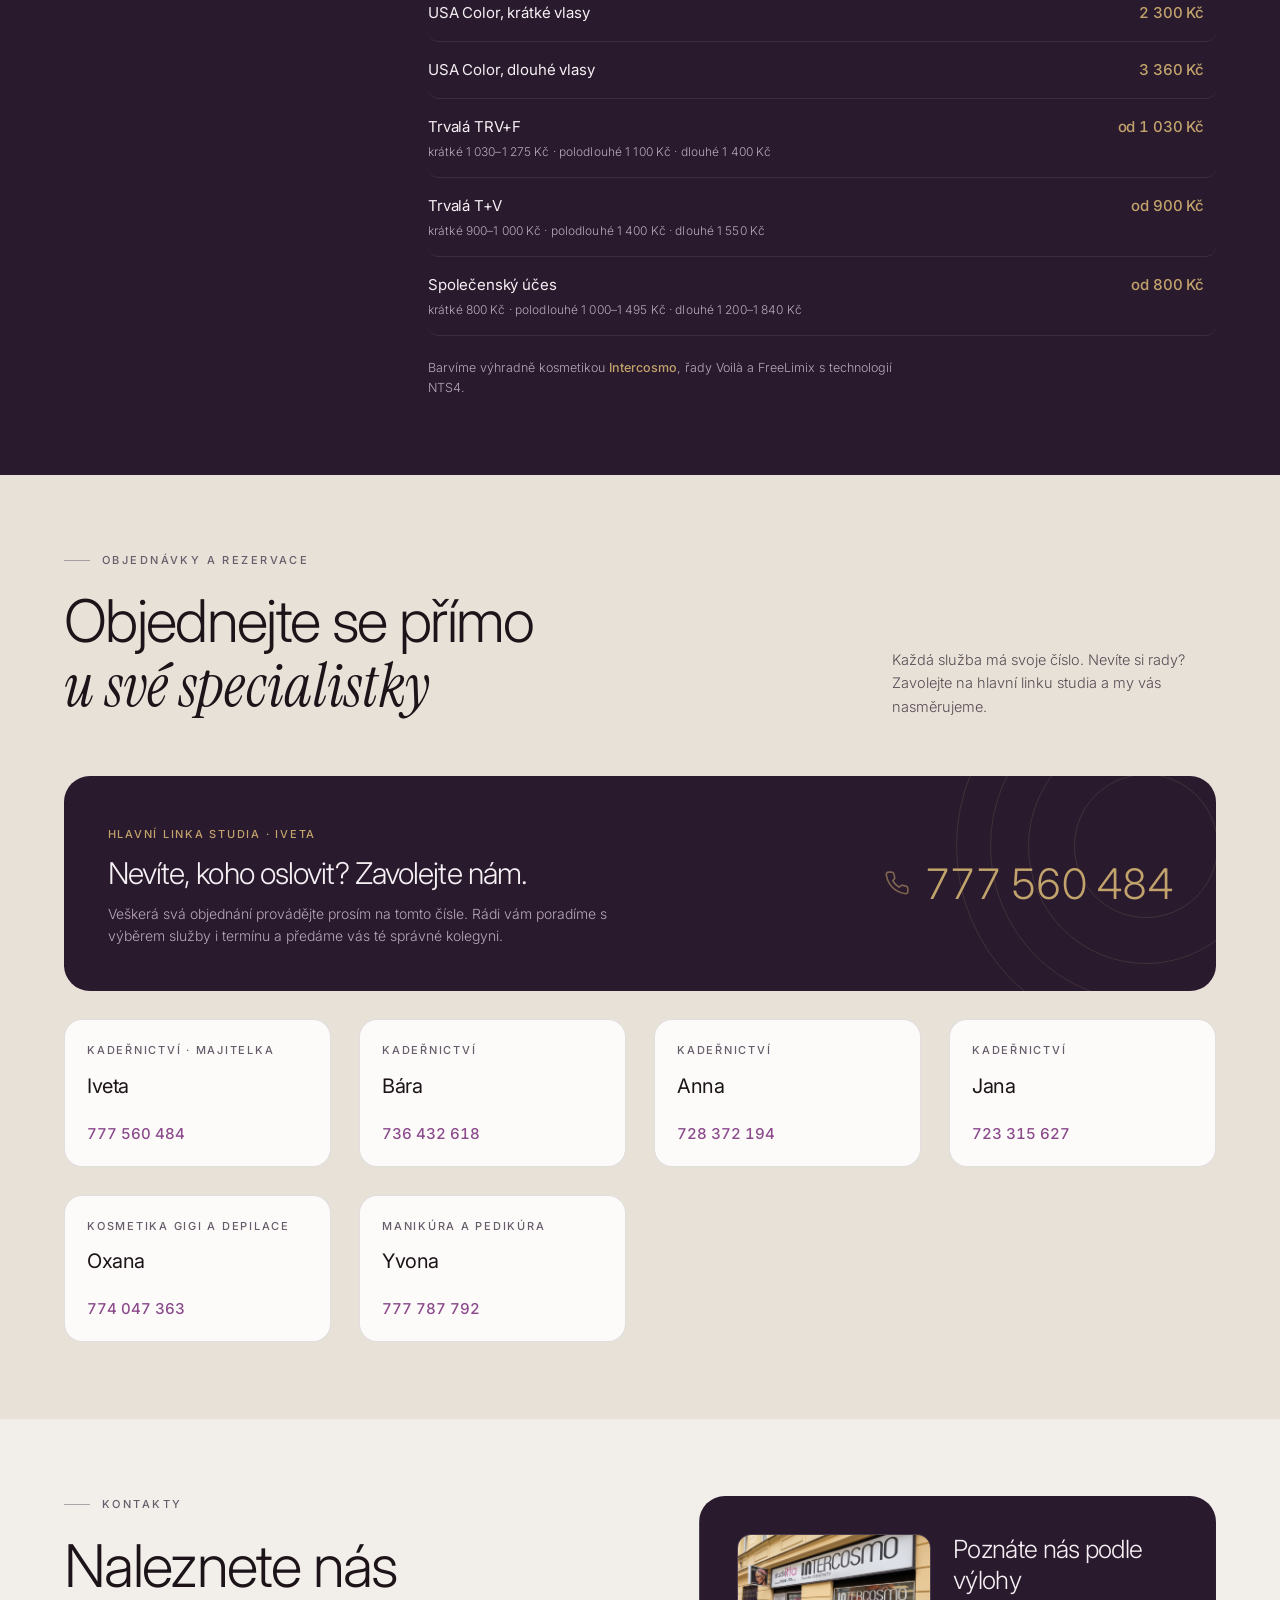
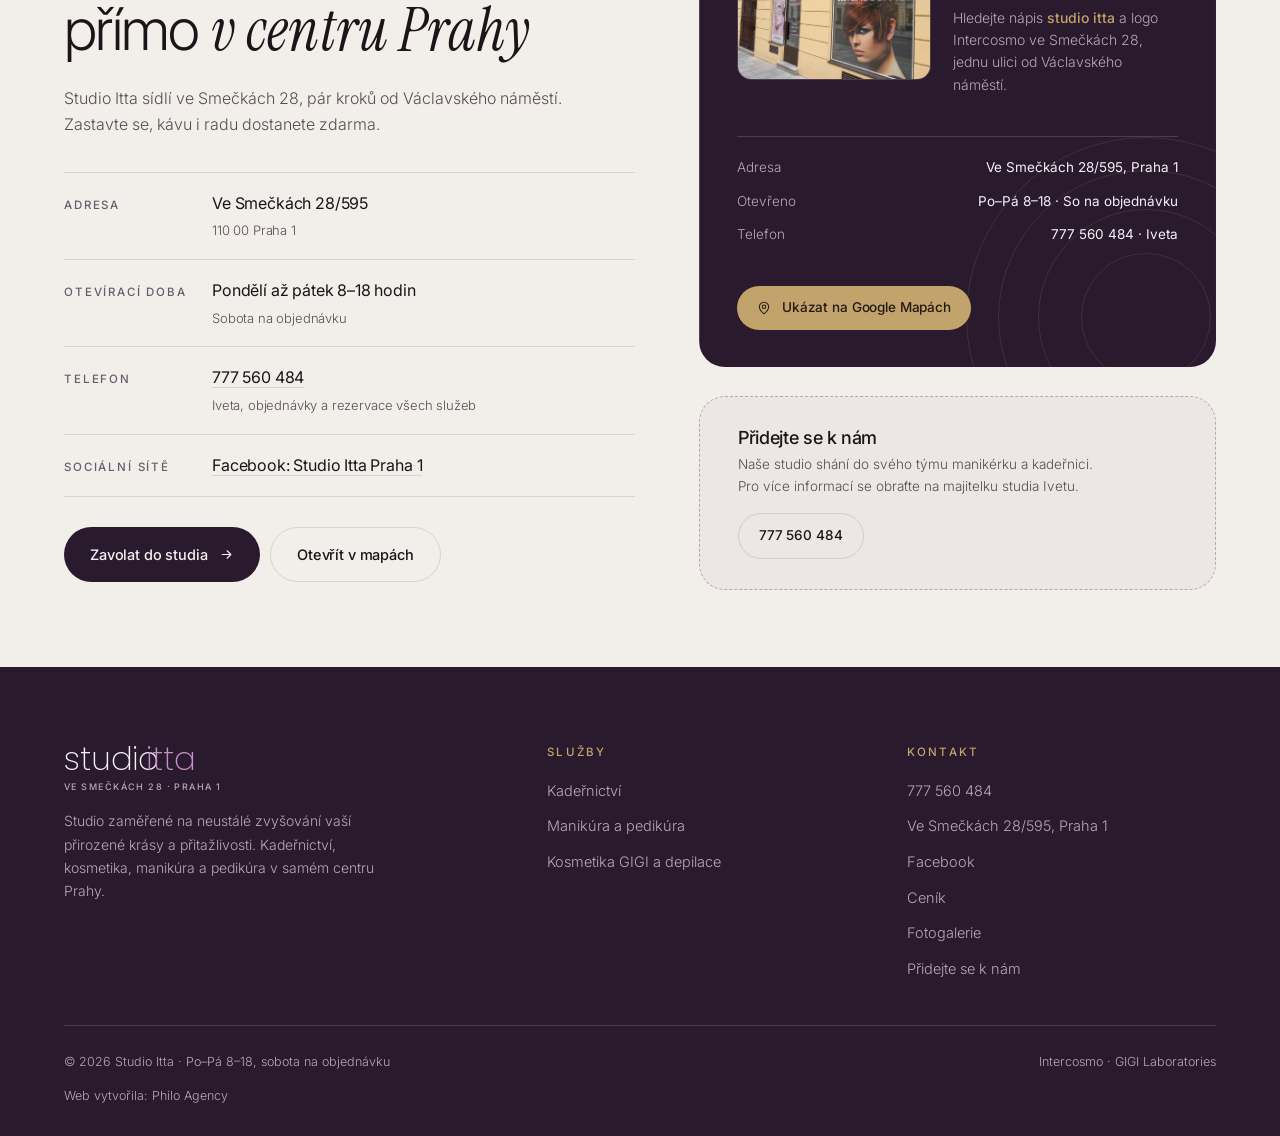
==== commit c1ff5052: "Odstranit pomlčky z textů webu Pomlčky v textu, titulcích, alt textech a strukturovaných datech nahr" ====
--- a/index.html
+++ b/index.html
@@ -4,9 +4,9 @@
 <head>
   <meta charset="utf-8">
   <meta name="viewport" content="width=device-width, initial-scale=1">
-  <title>Studio Itta — kadeřnictví, kosmetika, manikúra a pedikúra v centru Prahy</title>
+  <title>Studio Itta | kadeřnictví, kosmetika, manikúra a pedikúra v centru Prahy</title>
   <meta name="description"
-    content="Studio Itta ve Smečkách 28, Praha 1. Kadeřnictví s italskou kosmetikou Intercosmo, izraelská kosmetika GIGI, manikúra a pedikúra. Objednávky na 777 560 484 (Iveta).">
+    content="Kadeřnictví, kosmetika GIGI, manikúra a pedikúra v centru Prahy u Václavského náměstí. Studio Itta, Ve Smečkách 28, Praha 1. Objednávky: 777 560 484.">
   <meta name="theme-color" content="#2A1A2E">
   <link rel="canonical" href="https://studio-itta.cz/">
   <link rel="icon" href="assets/favicon.svg" type="image/svg+xml">
@@ -16,9 +16,10 @@
   <!-- Open Graph -->
   <meta property="og:type" content="website">
   <meta property="og:locale" content="cs_CZ">
-  <meta property="og:title" content="Studio Itta — krása v centru Prahy">
+  <meta property="og:title" content="Studio Itta | krása v centru Prahy">
   <meta property="og:description" content="Kadeřnictví, kosmetika GIGI, manikúra a pedikúra. Ve Smečkách 28, Praha 1.">
-  <meta property="og:image" content="assets/studio-salon-celkovy-pohled.jpg">
+  <meta property="og:image" content="https://studio-itta.cz/assets/studio-salon-celkovy-pohled.jpg">
+  <meta property="og:url" content="https://studio-itta.cz/">
   <link rel="preload" as="image" href="assets/studio-salon-celkovy-pohled.jpg" fetchpriority="high">
 
   <link rel="preconnect" href="https://fonts.googleapis.com">
@@ -28,6 +29,54 @@
     rel="stylesheet">
 
   <link rel="stylesheet" href="assets/site.css">
+
+  <!-- strukturovaná data pro vyhledávače: studio a jeho služby -->
+  <script type="application/ld+json">
+{
+  "@context": "https://schema.org",
+  "@type": "HealthAndBeautyBusiness",
+  "name": "Studio Itta",
+  "description": "Kadeřnictví, kosmetika GIGI, manikúra a pedikúra v centru Prahy.",
+  "url": "https://studio-itta.cz/",
+  "image": [
+    "https://studio-itta.cz/assets/studio-salon-celkovy-pohled.jpg",
+    "https://studio-itta.cz/assets/studio-kosmetika-kabinet-zrcadlo.jpg",
+    "https://studio-itta.cz/assets/studio-vyloha-intercosmo.jpg"
+  ],
+  "telephone": "+420777560484",
+  "address": {
+    "@type": "PostalAddress",
+    "streetAddress": "Ve Smečkách 28/595",
+    "postalCode": "110 00",
+    "addressLocality": "Praha 1",
+    "addressCountry": "TODO"
+  },
+  "geo": { "@type": "GeoCoordinates", "latitude": 50.0794329, "longitude": 14.4274013 },
+  "sameAs": ["https://www.facebook.com/people/Studio-Itta-Praha1/100042617026255/"],
+  "openingHoursSpecification": [{
+    "@type": "OpeningHoursSpecification",
+    "dayOfWeek": ["Monday","Tuesday","Wednesday","Thursday","Friday"],
+    "opens": "08:00", "closes": "18:00"
+  }],
+  "priceRange": "60–3 360 Kč",
+  "hasOfferCatalog": {
+    "@type": "OfferCatalog",
+    "name": "Služby Studia Itta",
+    "itemListElement": [
+      { "@type": "Offer", "itemOffered": { "@type": "Service", "name": "Kadeřnictví",
+        "description": "Používáme výhradně profesionální italskou vlasovou kosmetiku Intercosmo, řady Voilà a FreeLimix." } },
+      { "@type": "Offer", "itemOffered": { "@type": "Service", "name": "Kosmetika GIGI",
+        "description": "Nechte se hýčkat kvalitní izraelskou kosmetikou GIGI s dlouholetou tradicí a nejmodernějšími přístroji." } },
+      { "@type": "Offer", "itemOffered": { "@type": "Service", "name": "Depilace",
+        "description": "Nabízíme všechny druhy depilací s pomocí cukrové pasty či vosku. Krásná a hladká pleť bez chloupků." } },
+      { "@type": "Offer", "itemOffered": { "@type": "Service", "name": "Manikúra",
+        "description": "Odstraníme kůžičku, upravíme tvar nehtů a připravíme ploténku. Lak či shellac vydrží až tři týdny." } },
+      { "@type": "Offer", "itemOffered": { "@type": "Service", "name": "Pedikúra",
+        "description": "Mokrá i suchá pedikúra, ošetření zarostlého nehtu, kuřího oka i aplikace rovnátka." } }
+    ]
+  }
+}
+</script>
 </head>
 
 <body>
@@ -36,7 +85,7 @@
   <!-- =========================== HEADER =========================== -->
   <header class="header" id="header">
     <div class="header-inner">
-      <a href="#top" class="brand" aria-label="Studio Itta — domů">
+      <a href="#top" class="brand" aria-label="Studio Itta, domů">
         <span class="brand-lockup">
           <span>studio<b>itta</b></span>
           <small>Praha 1</small>
@@ -95,20 +144,21 @@
         <p class="eyebrow fade-up" style="--d:.15s">V centru Prahy u Václavského náměstí</p>
 
         <h1>
+          <span class="sr-only">Studio Itta, kadeřnictví a kosmetika v centru Prahy.</span>
           <span class="line"><span style="--d:.25s">Studio zaměřené</span></span>
           <span class="line"><span style="--d:.33s">na neustálé zvyšování</span></span>
           <span class="line"><span style="--d:.41s">vaší <em class="serif">přirozené krásy</em></span></span>
         </h1>
 
         <p class="lead fade-up" style="--d:.55s">
-          Kadeřnictví, kosmetika, manikúra a pedikúra —
+          Kadeřnictví, kosmetika, manikúra a pedikúra,
           vše pod jednou střechou ve Smečkách 28. Pracujeme výhradně s profesionální
           italskou a izraelskou kosmetikou.
         </p>
 
         <div class="hero-actions fade-up" style="--d:.65s">
           <a href="tel:+420777560484" class="btn btn-primary">
-            Objednat se — 777 560 484
+            Objednat se: 777 560 484
             <svg width="15" height="15" viewBox="0 0 24 24" fill="none" stroke="currentColor" stroke-width="1.8"
               stroke-linecap="round" stroke-linejoin="round" aria-hidden="true">
               <path d="M5 12h14M13 6l6 6-6 6" />
@@ -121,7 +171,7 @@
       <div class="wrap">
         <figure class="hero-figure">
           <img src="assets/studio-salon-celkovy-pohled.jpg" width="1900" height="1424"
-            alt="Kadeřnický salon Studia Itta — stanoviště se zrcadly, mycí boxy a prosklený vstup do ulice"
+            alt="Kadeřnický salon Studia Itta: stanoviště se zrcadly, mycí boxy a prosklený vstup do ulice"
             fetchpriority="high">
           <figcaption>Studio Itta · Ve Smečkách 28/595, Praha 1</figcaption>
         </figure>
@@ -132,7 +182,7 @@
     <div class="band" aria-label="Přehled studia">
       <div class="band-track" id="bandTrack">
         <div class="band-group" style="display:flex">
-          <span class="band-item"><span class="dot"></span><b>Po–Pá 8—18</b> otevřeno</span>
+          <span class="band-item"><span class="dot"></span><b>Po–Pá 8–18</b> otevřeno</span>
           <span class="band-item"><span class="dot"></span><b>Sobota</b> na objednávku</span>
           <span class="band-item"><span class="dot"></span><b>Intercosmo</b> italská vlasová kosmetika od roku
             1952</span>
@@ -153,7 +203,7 @@
           </div>
           <p class="body-sm r" style="--d:.12s;max-width:38ch">
             Každý obor ve vlastních rukou. Na jednotlivé služby se objednávejte
-            přímo u kolegyň a kolegů — telefon najdete u každé karty.
+            přímo u kolegyň a kolegů, telefon najdete u každé karty.
           </p>
         </div>
 
@@ -165,19 +215,19 @@
               <span class="svc-tag">Vlasy</span>
               <img src="assets/studio-kadernictvi-zrcadla.jpg" width="1049" height="1400" loading="lazy"
                 style="object-position:center 40%"
-                alt="Kadeřnictví Studia Itta — dlouhý pult se zrcadly a stylingovými produkty">
+                alt="Kadeřnictví Studia Itta: dlouhý pult se zrcadly a stylingovými produkty">
             </div>
             <div class="svc-body">
               <div class="svc-title">
                 <h3>Kadeřnictví</h3>
-                <span class="svc-arrow" aria-hidden="true">
+                <a class="svc-arrow" href="#cenik" data-price-tab="tab-damske" aria-label="Ceník kadeřnictví">
                   <svg width="13" height="13" viewBox="0 0 24 24" fill="none" stroke="currentColor" stroke-width="2"
-                    stroke-linecap="round" stroke-linejoin="round">
+                    stroke-linecap="round" stroke-linejoin="round" aria-hidden="true">
                     <path d="M5 12h14M13 6l6 6-6 6" />
                   </svg>
-                </span>
-              </div>
-              <p class="body-sm">Používáme výhradně profesionální italskou vlasovou kosmetiku Intercosmo — řady Voilà a
+                </a>
+              </div>
+              <p class="body-sm">Používáme výhradně profesionální italskou vlasovou kosmetiku Intercosmo, řady Voilà a
                 FreeLimix.</p>
               <div class="svc-foot">
                 <span class="svc-price">od 180 Kč</span>
@@ -196,12 +246,12 @@
             <div class="svc-body">
               <div class="svc-title">
                 <h3>Pedikúra</h3>
-                <span class="svc-arrow" aria-hidden="true">
+                <a class="svc-arrow" href="#cenik" data-price-tab="tab-pedikura" aria-label="Ceník pedikúry">
                   <svg width="13" height="13" viewBox="0 0 24 24" fill="none" stroke="currentColor" stroke-width="2"
-                    stroke-linecap="round" stroke-linejoin="round">
+                    stroke-linecap="round" stroke-linejoin="round" aria-hidden="true">
                     <path d="M5 12h14M13 6l6 6-6 6" />
                   </svg>
-                </span>
+                </a>
               </div>
               <p class="body-sm">Mokrá i suchá pedikúra, ošetření zarostlého nehtu, kuřího oka i aplikace rovnátka.</p>
               <div class="svc-foot">
@@ -219,20 +269,20 @@
                 style="object-position:center 28%" alt="Manikúrní stolek Studia Itta s obloukovou lampou a stoličkou">
               <span class="svc-inset">
                 <img src="assets/sluzba-manikura.jpg" width="1200" height="1200" loading="lazy"
-                  alt="Detail rukou s upravenou manikúrou a lakem">
+                  alt="Detail ruky s upravenou manikúrou a lakem">
               </span>
             </div>
             <div class="svc-body">
               <div class="svc-title">
                 <h3>Manikúra</h3>
-                <span class="svc-arrow" aria-hidden="true">
+                <a class="svc-arrow" href="#cenik" data-price-tab="tab-manikura" aria-label="Ceník manikúry">
                   <svg width="13" height="13" viewBox="0 0 24 24" fill="none" stroke="currentColor" stroke-width="2"
-                    stroke-linecap="round" stroke-linejoin="round">
+                    stroke-linecap="round" stroke-linejoin="round" aria-hidden="true">
                     <path d="M5 12h14M13 6l6 6-6 6" />
                   </svg>
-                </span>
-              </div>
-              <p class="body-sm">Odstraníme kůžičku, upravíme tvar nehtů a připravíme ploténku — lak či shellac vydrží
+                </a>
+              </div>
+              <p class="body-sm">Odstraníme kůžičku, upravíme tvar nehtů a připravíme ploténku. Lak či shellac vydrží
                 až tři týdny.</p>
               <div class="svc-foot">
                 <span class="svc-price">od 690 Kč</span>
@@ -252,12 +302,12 @@
             <div class="svc-body">
               <div class="svc-title">
                 <h3>Kosmetika GIGI</h3>
-                <span class="svc-arrow" aria-hidden="true">
+                <a class="svc-arrow" href="#cenik" data-price-tab="tab-kosmetika" aria-label="Ceník kosmetiky">
                   <svg width="13" height="13" viewBox="0 0 24 24" fill="none" stroke="currentColor" stroke-width="2"
-                    stroke-linecap="round" stroke-linejoin="round">
+                    stroke-linecap="round" stroke-linejoin="round" aria-hidden="true">
                     <path d="M5 12h14M13 6l6 6-6 6" />
                   </svg>
-                </span>
+                </a>
               </div>
               <p class="body-sm">Nechte se hýčkat kvalitní izraelskou kosmetikou GIGI s dlouholetou tradicí a
                 nejmodernějšími přístroji.</p>
@@ -274,19 +324,19 @@
               <span class="svc-tag">Depilace</span>
               <img src="assets/studio-kosmetika-pristroj.jpg" width="1049" height="1400" loading="lazy"
                 style="object-position:center 46%"
-                alt="Ošetřovna Studia Itta s lehátkem přikrytým bílým prostěradlem, lampou a přístroji">
+                alt="Ošetřovna Studia Itta: lehátko s bílou dekou, ohřívač vosku, lampa s lupou a kosmetický přístroj">
             </div>
             <div class="svc-body">
               <div class="svc-title">
                 <h3>Depilace</h3>
-                <span class="svc-arrow" aria-hidden="true">
+                <a class="svc-arrow" href="#cenik-depilace" data-price-tab="tab-kosmetika" aria-label="Ceník depilace">
                   <svg width="13" height="13" viewBox="0 0 24 24" fill="none" stroke="currentColor" stroke-width="2"
-                    stroke-linecap="round" stroke-linejoin="round">
+                    stroke-linecap="round" stroke-linejoin="round" aria-hidden="true">
                     <path d="M5 12h14M13 6l6 6-6 6" />
                   </svg>
-                </span>
-              </div>
-              <p class="body-sm">Nabízíme všechny druhy depilací s pomocí cukrové pasty či vosku — krásná a hladká pleť
+                </a>
+              </div>
+              <p class="body-sm">Nabízíme všechny druhy depilací s pomocí cukrové pasty či vosku. Krásná a hladká pleť
                 bez chloupků.</p>
               <div class="svc-foot">
                 <span class="svc-price">dle partie</span>
@@ -310,12 +360,12 @@
             <p class="lead r" style="--d:.1s">
               Intercosmo je značka profesionální italské vlasové kosmetiky, založená v Bologni
               již roku 1952. Tuto značku i se svým know-how předává profesionálním salonům
-              po celém světě — mezi něž patří také Studio Itta.
+              po celém světě, mezi něž patří také Studio Itta.
             </p>
             <p class="body-sm r" style="--d:.14s">
               Studio Itta je v tomto ohledu i školícím centrem profesionálů. Pravidelně se u nás
               konají školení od Intercosmo jak pro náš personál, tak pro jiné kadeřnice. Vybírat
-              můžete ze dvou řad — Voilà uspokojí i ty nejnáročnější potřeby, FreeLimix je nižší,
+              můžete ze dvou řad: Voilà uspokojí i ty nejnáročnější potřeby, FreeLimix je nižší,
               přesto vysoce kvalitní řada. Díky nové technologii NTS4 jsou produkty k vlasům velmi
               šetrné a vzniká výživný a hydratační efekt.
             </p>
@@ -326,7 +376,7 @@
 
             <div class="brand-badge r" style="--d:.22s">
               <img src="assets/logo-intercosmo.jpg" width="455" height="106" loading="lazy"
-                alt="Logo Intercosmo — Italian Creativity">
+                alt="Logo Intercosmo: Italian Creativity">
               <span>Autorizovaný salon a školící centrum od roku 1952 vyráběné italské kosmetiky.</span>
             </div>
           </div>
@@ -334,7 +384,7 @@
           <div class="studio-media r-clip" style="--d:.08s">
             <div class="frame">
               <img src="assets/studio-kosmetika-kabinet-zrcadlo.jpg" width="1124" height="1500" loading="lazy"
-                alt="Kosmetický kabinet Studia Itta — ošetřovací lehátko, lupa s osvětlením a zdobené zrcadlo">
+                alt="Kosmetický kabinet Studia Itta: ošetřovací lehátko, lupa s osvětlením a zdobené zrcadlo">
             </div>
             <div class="inset">
               <img src="assets/studio-vchod-payot.jpg" width="1049" height="1400" loading="lazy"
@@ -373,7 +423,7 @@
             </p>
             <div>
               <a href="tel:+420777560484" class="btn btn-gold btn-sm" style="margin-top:6px">
-                Zeptat se — 777 560 484
+                Zeptat se: 777 560 484
                 <svg width="14" height="14" viewBox="0 0 24 24" fill="none" stroke="currentColor" stroke-width="1.8"
                   stroke-linecap="round" stroke-linejoin="round" aria-hidden="true">
                   <path d="M5 12h14M13 6l6 6-6 6" />
@@ -398,7 +448,7 @@
             <h2 class="r" style="--d:.06s">Podívejte se, kam <em class="serif">vlastně přijdete</em></h2>
           </div>
           <p class="body-sm r" style="--d:.12s;max-width:40ch">
-            Studio je rozdělené do samostatných zón — kadeřnictví prosklené do ulice,
+            Studio je rozdělené do samostatných zón: kadeřnictví prosklené do ulice,
             oddělené kabinety pro kosmetiku i nehtovou péči. Ošetření pleti a pedikúra
             tak probíhají v soukromí za zavřenými dveřmi.
           </p>
@@ -410,10 +460,10 @@
           <article class="room r">
             <div class="room-media">
               <img src="assets/studio-kadernictvi-interier.jpg" width="1049" height="1400" loading="lazy"
-                alt="Kadeřnická část Studia Itta — řada stanovišť se zrcadly a mycí boxy u okna do ulice">
+                alt="Kadeřnická část Studia Itta: řada stanovišť se zrcadly a mycí boxy u okna do ulice">
             </div>
             <div class="room-cap">
-              <span class="n">01 — Vlasy</span>
+              <span class="n">01 · Vlasy</span>
               <h3>Kadeřnictví</h3>
               <p>Prosvětlený salon do ulice, stanoviště se zrcadly a mycí boxy s kosmetikou Intercosmo.</p>
             </div>
@@ -426,7 +476,7 @@
                 alt="Kosmetický kabinet Studia Itta s ošetřovacím lehátkem, zrcadlem a přístrojovým vozíkem">
             </div>
             <div class="room-cap">
-              <span class="n">02 — Pleť</span>
+              <span class="n">02 · Pleť</span>
               <h3>Kosmetický kabinet</h3>
               <p>Samostatná ošetřovna s lehátkem, lupou a přístroji pro péči kosmetikou GIGI.</p>
             </div>
@@ -439,7 +489,7 @@
                 alt="Kabinet pro pedikúru ve Studiu Itta s polohovacím křeslem, umyvadlem a květinovou tapetou">
             </div>
             <div class="room-cap">
-              <span class="n">03 — Ruce a nohy</span>
+              <span class="n">03 · Ruce a nohy</span>
               <h3>Nehtové studio</h3>
               <p>Klidný kout s polohovacím křeslem a samostatným stolkem pro manikúru.</p>
             </div>
@@ -449,10 +499,10 @@
           <article class="room r" style="--d:.21s">
             <div class="room-media">
               <img src="assets/studio-recepce-detail.jpg" width="1049" height="1400" loading="lazy"
-                alt="Recepční pult Studia Itta s hodinami, poličkou s vlasovými produkty a výhledem do ulice">
+                alt="Kout u vchodu do Studia Itta: nástěnné hodiny, police s vlasovými produkty, bílé křeslo a prosklené dveře do ulice">
             </div>
             <div class="room-cap">
-              <span class="n">04 — Vstup</span>
+              <span class="n">04 · Vstup</span>
               <h3>Recepce</h3>
               <p>Hned za vchodem ve Smečkách 28. Tady vás přivítáme a domluvíme termín.</p>
             </div>
@@ -477,33 +527,33 @@
           </div>
           <div class="strip-group" aria-hidden="true">
             <figure class="strip-item"><img src="assets/studio-kadernictvi-stanoviste.jpg" width="1049" height="1400"
-                loading="lazy" alt=""></figure>
+                loading="lazy" alt="Kadeřnická stanoviště se zrcadly a vozíky na pomůcky"></figure>
             <figure class="strip-item"><img src="assets/studio-myci-boxy-freelimix.jpg" width="1049" height="1400"
-                loading="lazy" alt=""></figure>
+                loading="lazy" alt="Mycí boxy v kadeřnictví pod dřevěným nápisem FreeLimix"></figure>
             <figure class="strip-item"><img src="assets/studio-pedikura-kout.jpg" width="896" height="1195"
-                loading="lazy" alt=""></figure>
+                loading="lazy" alt="Pedikérský kout s křeslem, vozíkem a kyticí pivoněk"></figure>
             <figure class="strip-item"><img src="assets/studio-recepce-freelimix.jpg" width="1600" height="1199"
-                loading="lazy" alt=""></figure>
+                loading="lazy" alt="Recepce Studia Itta s nástěnnými hodinami, nápisem FreeLimix a mycími boxy"></figure>
           </div>
           <div class="strip-group" aria-hidden="true">
             <figure class="strip-item"><img src="assets/studio-kadernictvi-stanoviste.jpg" width="1049" height="1400"
-                loading="lazy" alt=""></figure>
+                loading="lazy" alt="Kadeřnická stanoviště se zrcadly a vozíky na pomůcky"></figure>
             <figure class="strip-item"><img src="assets/studio-myci-boxy-freelimix.jpg" width="1049" height="1400"
-                loading="lazy" alt=""></figure>
+                loading="lazy" alt="Mycí boxy v kadeřnictví pod dřevěným nápisem FreeLimix"></figure>
             <figure class="strip-item"><img src="assets/studio-pedikura-kout.jpg" width="896" height="1195"
-                loading="lazy" alt=""></figure>
+                loading="lazy" alt="Pedikérský kout s křeslem, vozíkem a kyticí pivoněk"></figure>
             <figure class="strip-item"><img src="assets/studio-recepce-freelimix.jpg" width="1600" height="1199"
-                loading="lazy" alt=""></figure>
+                loading="lazy" alt="Recepce Studia Itta s nástěnnými hodinami, nápisem FreeLimix a mycími boxy"></figure>
           </div>
           <div class="strip-group" aria-hidden="true">
             <figure class="strip-item"><img src="assets/studio-kadernictvi-stanoviste.jpg" width="1049" height="1400"
-                loading="lazy" alt=""></figure>
+                loading="lazy" alt="Kadeřnická stanoviště se zrcadly a vozíky na pomůcky"></figure>
             <figure class="strip-item"><img src="assets/studio-myci-boxy-freelimix.jpg" width="1049" height="1400"
-                loading="lazy" alt=""></figure>
+                loading="lazy" alt="Mycí boxy v kadeřnictví pod dřevěným nápisem FreeLimix"></figure>
             <figure class="strip-item"><img src="assets/studio-pedikura-kout.jpg" width="896" height="1195"
-                loading="lazy" alt=""></figure>
+                loading="lazy" alt="Pedikérský kout s křeslem, vozíkem a kyticí pivoněk"></figure>
             <figure class="strip-item"><img src="assets/studio-recepce-freelimix.jpg" width="1600" height="1199"
-                loading="lazy" alt=""></figure>
+                loading="lazy" alt="Recepce Studia Itta s nástěnnými hodinami, nápisem FreeLimix a mycími boxy"></figure>
           </div>
         </div>
       </div>
@@ -525,9 +575,9 @@
 
         <div class="pricing-grid">
           <div class="price-nav r" role="tablist" aria-label="Kategorie ceníku">
-            <button role="tab" id="tab-damske" aria-controls="p-damske" aria-selected="true">Kadeřnictví — dámské <span
+            <button role="tab" id="tab-damske" aria-controls="p-damske" aria-selected="true">Kadeřnictví dámské <span
                 class="n">15</span></button>
-            <button role="tab" id="tab-panske" aria-controls="p-panske" aria-selected="false">Kadeřnictví — pánské <span
+            <button role="tab" id="tab-panske" aria-controls="p-panske" aria-selected="false">Kadeřnictví pánské <span
                 class="n">7</span></button>
             <button role="tab" id="tab-kosmetika" aria-controls="p-kosmetika" aria-selected="false">Kosmetika <span
                 class="n">24</span></button>
@@ -542,7 +592,7 @@
             <!-- Kadeřnictví dámské -->
             <div class="price-panel" id="p-damske" role="tabpanel" aria-labelledby="tab-damske">
               <div class="price-panel-head">
-                <h3>Kadeřnictví — dámské</h3>
+                <h3>Kadeřnictví dámské</h3>
                 <a href="tel:+420777560484">Objednávky: Iveta 777 560 484</a>
               </div>
               <div class="price-row" style="--i:0"><span class="name">Střih a foukaná<small class="meta">krátké / dlouhé
@@ -563,11 +613,11 @@
               </div>
               <div class="price-row" style="--i:8"><span class="name">Melír 3/3</span><span class="val">1 600 Kč</span>
               </div>
-              <div class="price-row" style="--i:9"><span class="name">USA Color — doplnění</span><span class="val">1 400
-                  Kč</span></div>
-              <div class="price-row" style="--i:10"><span class="name">USA Color — krátké vlasy</span><span
+              <div class="price-row" style="--i:9"><span class="name">USA Color, doplnění</span><span class="val">1 400
+                  Kč</span></div>
+              <div class="price-row" style="--i:10"><span class="name">USA Color, krátké vlasy</span><span
                   class="val">2 300 Kč</span></div>
-              <div class="price-row" style="--i:11"><span class="name">USA Color — dlouhé vlasy</span><span
+              <div class="price-row" style="--i:11"><span class="name">USA Color, dlouhé vlasy</span><span
                   class="val">3 360 Kč</span></div>
               <div class="price-row" style="--i:12"><span class="name">Trvalá TRV+F<small class="meta">krátké 1 030–1
                     275 Kč · polodlouhé 1 100 Kč · dlouhé 1 400 Kč</small></span><span class="val">od 1 030 Kč</span>
@@ -577,14 +627,14 @@
               <div class="price-row" style="--i:14"><span class="name">Společenský účes<small class="meta">krátké 800 Kč
                     · polodlouhé 1 000–1 495 Kč · dlouhé 1 200–1 840 Kč</small></span><span class="val">od 800 Kč</span>
               </div>
-              <p class="price-note">Barvíme výhradně kosmetikou <b>Intercosmo</b> — řady Voilà a FreeLimix s technologií
+              <p class="price-note">Barvíme výhradně kosmetikou <b>Intercosmo</b>, řady Voilà a FreeLimix s technologií
                 NTS4.</p>
             </div>
 
             <!-- Kadeřnictví pánské -->
             <div class="price-panel" id="p-panske" role="tabpanel" aria-labelledby="tab-panske" hidden>
               <div class="price-panel-head">
-                <h3>Kadeřnictví — pánské</h3>
+                <h3>Kadeřnictví pánské</h3>
                 <a href="tel:+420777560484">Objednávky: Iveta 777 560 484</a>
               </div>
               <div class="price-row" style="--i:0"><span class="name">Střih<small class="meta">včetně dětí do 10
@@ -595,7 +645,7 @@
                   Kč</span></div>
               <div class="price-row" style="--i:3"><span class="name">Knír, bradka, plnovous, ofina</span><span
                   class="val">60–105 Kč</span></div>
-              <div class="price-row" style="--i:4"><span class="name">Brava — knír, bradka, ofina</span><span
+              <div class="price-row" style="--i:4"><span class="name">Brava: knír, bradka, ofina</span><span
                   class="val">115–230 Kč</span></div>
               <div class="price-row" style="--i:5"><span class="name">Foukaná, střih bez foukání</span><span
                   class="val">220 Kč</span></div>
@@ -625,7 +675,7 @@
               <div class="price-row" style="--i:7"><span class="name">Radiofrekvenční lifting obličeje<small class="meta">60 min</small></span><span class="val">1 299 Kč</span></div>
               <div class="price-row" style="--i:8"><span class="name">Anti-age s Bioplazmou + peeling<small class="meta">60 min · pro všechny typy pleti</small></span><span class="val">1 599 Kč</span></div>
               <div class="price-row" style="--i:9"><span class="name">Anti-age s Nutri-Peptide + peeling<small class="meta">90 min · pro všechny typy pleti</small></span><span class="val">1 799 Kč</span></div>
-              <div class="price-row" style="--i:10"><span class="name">New Age G4 — víceúrovňová obnova pleti<small class="meta">60 min · vhodné pro velmi suchou a citlivou pleť</small></span><span class="val">1 799 Kč</span></div>
+              <div class="price-row" style="--i:10"><span class="name">New Age G4, víceúrovňová obnova pleti<small class="meta">60 min · vhodné pro velmi suchou a citlivou pleť</small></span><span class="val">1 799 Kč</span></div>
               <div class="price-row" style="--i:11"><span class="name">Anti-age s karboxyterapií a Bioplazmou (Deluxe)<small class="meta">100 min · pro všechny typy pleti, redukce pigmentových skvrn · LED terapie jako dárek</small></span><span class="val">2 299 Kč</span></div>
               <div class="price-group" style="--i:12">
                 <h4>Peeling</h4>
@@ -634,8 +684,8 @@
               <div class="price-row" style="--i:13"><span class="name">Peeling mandlový koktejl anti-age 50+<small class="meta">60 min · pro všechny druhy pleti</small></span><span class="val">1 499 Kč</span></div>
               <div class="price-row" style="--i:14"><span class="name">Peeling anti-age pro citlivou pleť<small class="meta">60 min</small></span><span class="val">1 499 Kč</span></div>
               <div class="price-row" style="--i:15"><span class="name">Peeling anti-age pro mastnou a kombinovanou pleť<small class="meta">60 min</small></span><span class="val">1 499 Kč</span></div>
-              <div class="price-row" style="--i:16"><span class="name">Peeling mléčný — pro všechny druhy pleti<small class="meta">60 min</small></span><span class="val">1 499 Kč</span></div>
-              <div class="price-group" style="--i:17">
+              <div class="price-row" style="--i:16"><span class="name">Peeling mléčný, pro všechny druhy pleti<small class="meta">60 min</small></span><span class="val">1 499 Kč</span></div>
+              <div class="price-group" id="cenik-depilace" style="--i:17">
                 <h4>Depilace obličeje a úprava obočí</h4>
                 <p>Hladká pleť bez chloupků je krásná nejen na dotek.</p>
               </div>
@@ -700,7 +750,7 @@
               <div class="price-row" style="--i:9"><span class="name">Odlakování</span><span class="val">150 Kč</span>
               </div>
               <p class="price-note">Pravidelná pedikúra odstraní ztvrdlou kůži, kuří oka i mozoly, upraví nehty a
-                předejde jejich zarůstání — prevence bolesti i zánětů.</p>
+                předejde jejich zarůstání. Prevence bolesti i zánětů.</p>
             </div>
 
           </div>
@@ -729,7 +779,7 @@
               style="font-size:11px;letter-spacing:.16em;text-transform:uppercase;color:var(--gold);font-weight:500">Hlavní
               linka studia · Iveta</span>
             <h3>Nevíte, koho oslovit? Zavolejte nám.</h3>
-            <p>Veškerá svá objednání provádějte prosím na tomto čísle — rádi vám poradíme s výběrem služby i termínu a
+            <p>Veškerá svá objednání provádějte prosím na tomto čísle. Rádi vám poradíme s výběrem služby i termínu a
               předáme vás té správné kolegyni.</p>
           </div>
           <a class="tel-big" href="tel:+420777560484">
@@ -792,7 +842,7 @@
             </h2>
             <p class="lead r" style="--d:.1s">
               Studio Itta sídlí ve Smečkách 28, pár kroků od Václavského náměstí.
-              Zastavte se — kávu i radu dostanete zdarma.
+              Zastavte se, kávu i radu dostanete zdarma.
             </p>
 
             <dl class="info-list r" style="--d:.14s">
@@ -802,17 +852,17 @@
               </div>
               <div class="info-row">
                 <dt>Otevírací doba</dt>
-                <dd>Pondělí až pátek 8 — 18 hodin<small>Sobota na objednávku</small></dd>
+                <dd>Pondělí až pátek 8–18 hodin<small>Sobota na objednávku</small></dd>
               </div>
               <div class="info-row">
                 <dt>Telefon</dt>
-                <dd><a href="tel:+420777560484">777 560 484</a><small>Iveta — objednávky a rezervace všech
+                <dd><a href="tel:+420777560484">777 560 484</a><small>Iveta, objednávky a rezervace všech
                     služeb</small></dd>
               </div>
               <div class="info-row">
                 <dt>Sociální sítě</dt>
                 <dd><a href="https://www.facebook.com/people/Studio-Itta-Praha1/100042617026255/" target="_blank"
-                    rel="noopener">Facebook — Studio Itta Praha 1</a></dd>
+                    rel="noopener">Facebook: Studio Itta Praha 1</a></dd>
               </div>
             </dl>
 
@@ -841,7 +891,7 @@
                 <div>
                   <h3>Poznáte nás podle výlohy</h3>
                   <p>Hledejte nápis <strong style="font-weight:500;color:var(--gold)">studio itta</strong> a logo
-                    Intercosmo ve Smečkách 28 — jednu ulici od Václavského náměstí.</p>
+                    Intercosmo ve Smečkách 28, jednu ulici od Václavského náměstí.</p>
                 </div>
               </div>
 
@@ -852,7 +902,7 @@
                 </div>
                 <div>
                   <dt>Otevřeno</dt>
-                  <dd>Po–Pá 8—18 · So na objednávku</dd>
+                  <dd>Po–Pá 8–18 · So na objednávku</dd>
                 </div>
                 <div>
                   <dt>Telefon</dt>
@@ -927,7 +977,7 @@
       </div>
 
       <div class="footer-bottom">
-        <span>© <span id="year">2026</span> Studio Itta · Po–Pá 8—18, sobota na objednávku</span>
+        <span>© <span id="year">2026</span> Studio Itta · Po–Pá 8–18, sobota na objednávku</span>
         <span>Intercosmo · GIGI Laboratories</span>
       </div>
 
@@ -947,37 +997,6 @@
   <script src="assets/site.js" defer></script>
 
   <!-- strukturovaná data pro vyhledávače -->
-  <script type="application/ld+json">
-{
-  "@context": "https://schema.org",
-  "@type": "BeautySalon",
-  "name": "Studio Itta",
-  "description": "Kadeřnictví, kosmetika GIGI, manikúra a pedikúra v centru Prahy.",
-  "address": {
-    "@type": "PostalAddress",
-    "streetAddress": "Ve Smečkách 28/595",
-    "postalCode": "110 00",
-    "addressLocality": "Praha 1",
-    "addressCountry": "CZ"
-  },
-  "geo": { "@type": "GeoCoordinates", "latitude": 50.0794329, "longitude": 14.4274013 },
-  "telephone": "+420777560484",
-  "url": "https://studio-itta.cz/",
-  "image": [
-    "https://studio-itta.cz/assets/studio-salon-celkovy-pohled.jpg",
-    "https://studio-itta.cz/assets/studio-kosmetika-kabinet-zrcadlo.jpg",
-    "https://studio-itta.cz/assets/studio-vyloha-intercosmo.jpg"
-  ],
-  "sameAs": ["https://www.facebook.com/people/Studio-Itta-Praha1/100042617026255/"],
-  "openingHoursSpecification": [{
-    "@type": "OpeningHoursSpecification",
-    "dayOfWeek": ["Monday","Tuesday","Wednesday","Thursday","Friday"],
-    "opens": "08:00", "closes": "18:00"
-  }],
-  "priceRange": "$$"
-}
-</script>
-
   <script type="application/ld+json">
 {
   "@context": "https://schema.org",
--- a/assets/site.css
+++ b/assets/site.css
@@ -60,11 +60,16 @@
 
 .skip{position:absolute;left:-9999px;top:0;z-index:999;background:var(--deep);color:var(--on-deep);padding:12px 20px;border-radius:0 0 12px 0}
 .skip:focus{left:0}
+/* text jen pro čtečky obrazovky a vyhledávače — vizuálně skrytý, v layoutu nezabírá místo */
+.sr-only{position:absolute;width:1px;height:1px;margin:-1px;padding:0;border:0;overflow:hidden;clip:rect(0 0 0 0);clip-path:inset(50%);white-space:nowrap}
 
 /* ---------- layout ---------- */
 .wrap{width:100%;max-width:1280px;margin-inline:auto;padding-inline:var(--pad)}
 .wrap-tight{width:100%;max-width:960px;margin-inline:auto;padding-inline:var(--pad)}
 section{position:relative}
+/* skok na kotvu (menu, přesměrování ze starého webu): štítek sekce nesmí zajet pod plovoucí hlavičku.
+   92 px = spodní hrana hlavičky (~80 px) + 12 px vzduchu; od 1533 px, kde --section dosáhne 92 px, je to 0 */
+main > section[id]{scroll-margin-top:calc(92px - var(--section))}
 
 /* ---------- type ---------- */
 .serif{font-family:var(--serif);font-style:italic;font-weight:400;letter-spacing:.005em}
@@ -161,20 +166,26 @@
 .burger[aria-expanded="true"] span:first-child{transform:translateY(3.25px) rotate(45deg)}
 .burger[aria-expanded="true"] span:last-child{transform:translateY(-3.25px) rotate(-45deg)}
 
-/* mobile drawer */
+/* mobile drawer
+   Obsah se centruje přes auto okraje (ne justify-content:center) — když je vyšší než obrazovka,
+   nepřeteče nahoru pod hlavičku, ale drawer se dá odscrollovat. Velikost písma se řídí i výškou
+   okna (svh), aby se na telefonu vešlo celé menu i s tlačítky nad lištu prohlížeče. */
 .drawer{
   position:fixed;inset:0;z-index:99;background:var(--deep);
-  display:flex;flex-direction:column;justify-content:center;gap:6px;
-  padding:100px var(--pad) 40px;
+  display:flex;flex-direction:column;
+  padding:calc(env(safe-area-inset-top) + 96px) var(--pad) calc(env(safe-area-inset-bottom) + 28px);
+  overflow-y:auto;overscroll-behavior:contain;-webkit-overflow-scrolling:touch;
   clip-path:inset(0 0 100% 0);
   transition:clip-path .7s var(--e-out);
   pointer-events:none;
 }
+.drawer > :first-child{margin-top:auto}
+.drawer > :last-child{margin-bottom:auto}
 .drawer.open{clip-path:inset(0 0 0 0);pointer-events:auto}
 /* jen přímé odkazy menu — tlačítka v .drawer-foot si nesou vlastní styl */
 .drawer > a{
-  font-size:clamp(28px,8vw,42px);font-weight:300;letter-spacing:-.03em;color:var(--on-deep);
-  padding:10px 0;border-bottom:1px solid var(--line-deep);
+  font-size:clamp(24px,min(8vw,5.4svh),42px);line-height:1.15;font-weight:300;letter-spacing:-.03em;color:var(--on-deep);
+  padding:clamp(7px,1.4svh,12px) 0;border-bottom:1px solid var(--line-deep);
   opacity:0;transform:translateY(24px);
   transition:opacity .6s var(--e-out), transform .6s var(--e-out), color .3s var(--e-ui);
 }
@@ -211,6 +222,7 @@
 }
 .hero-content{position:relative;z-index:2;text-align:center;display:flex;flex-direction:column;align-items:center}
 .hero .eyebrow{justify-content:center}
+.hero .eyebrow::before{display:none}
 .hero h1{max-width:17ch;margin:22px auto 0}
 .hero .lead{margin:26px auto 0;text-align:center;max-width:50ch}
 .hero-actions{display:flex;flex-wrap:wrap;gap:12px;justify-content:center;margin-top:34px}
@@ -300,7 +312,7 @@
   display:grid;place-items:center;flex:none;color:var(--ink-3);
   transition:background-color .4s var(--e-ui), color .4s var(--e-ui), border-color .4s var(--e-ui), transform .4s var(--e-out);
 }
-.svc:hover .svc-arrow{background:var(--brand);border-color:var(--brand);color:#fff;transform:rotate(-45deg)}
+.svc:hover .svc-arrow,.svc-arrow:focus-visible{background:var(--brand);border-color:var(--brand);color:#fff;transform:rotate(-45deg)}
 .svc-foot{margin-top:auto;padding-top:14px;display:flex;align-items:center;justify-content:space-between;gap:10px;border-top:1px solid var(--line)}
 .svc-price{font-size:13px;font-weight:500;color:var(--ink);letter-spacing:-.01em}
 .svc-price span{color:var(--ink-3);font-weight:400}
